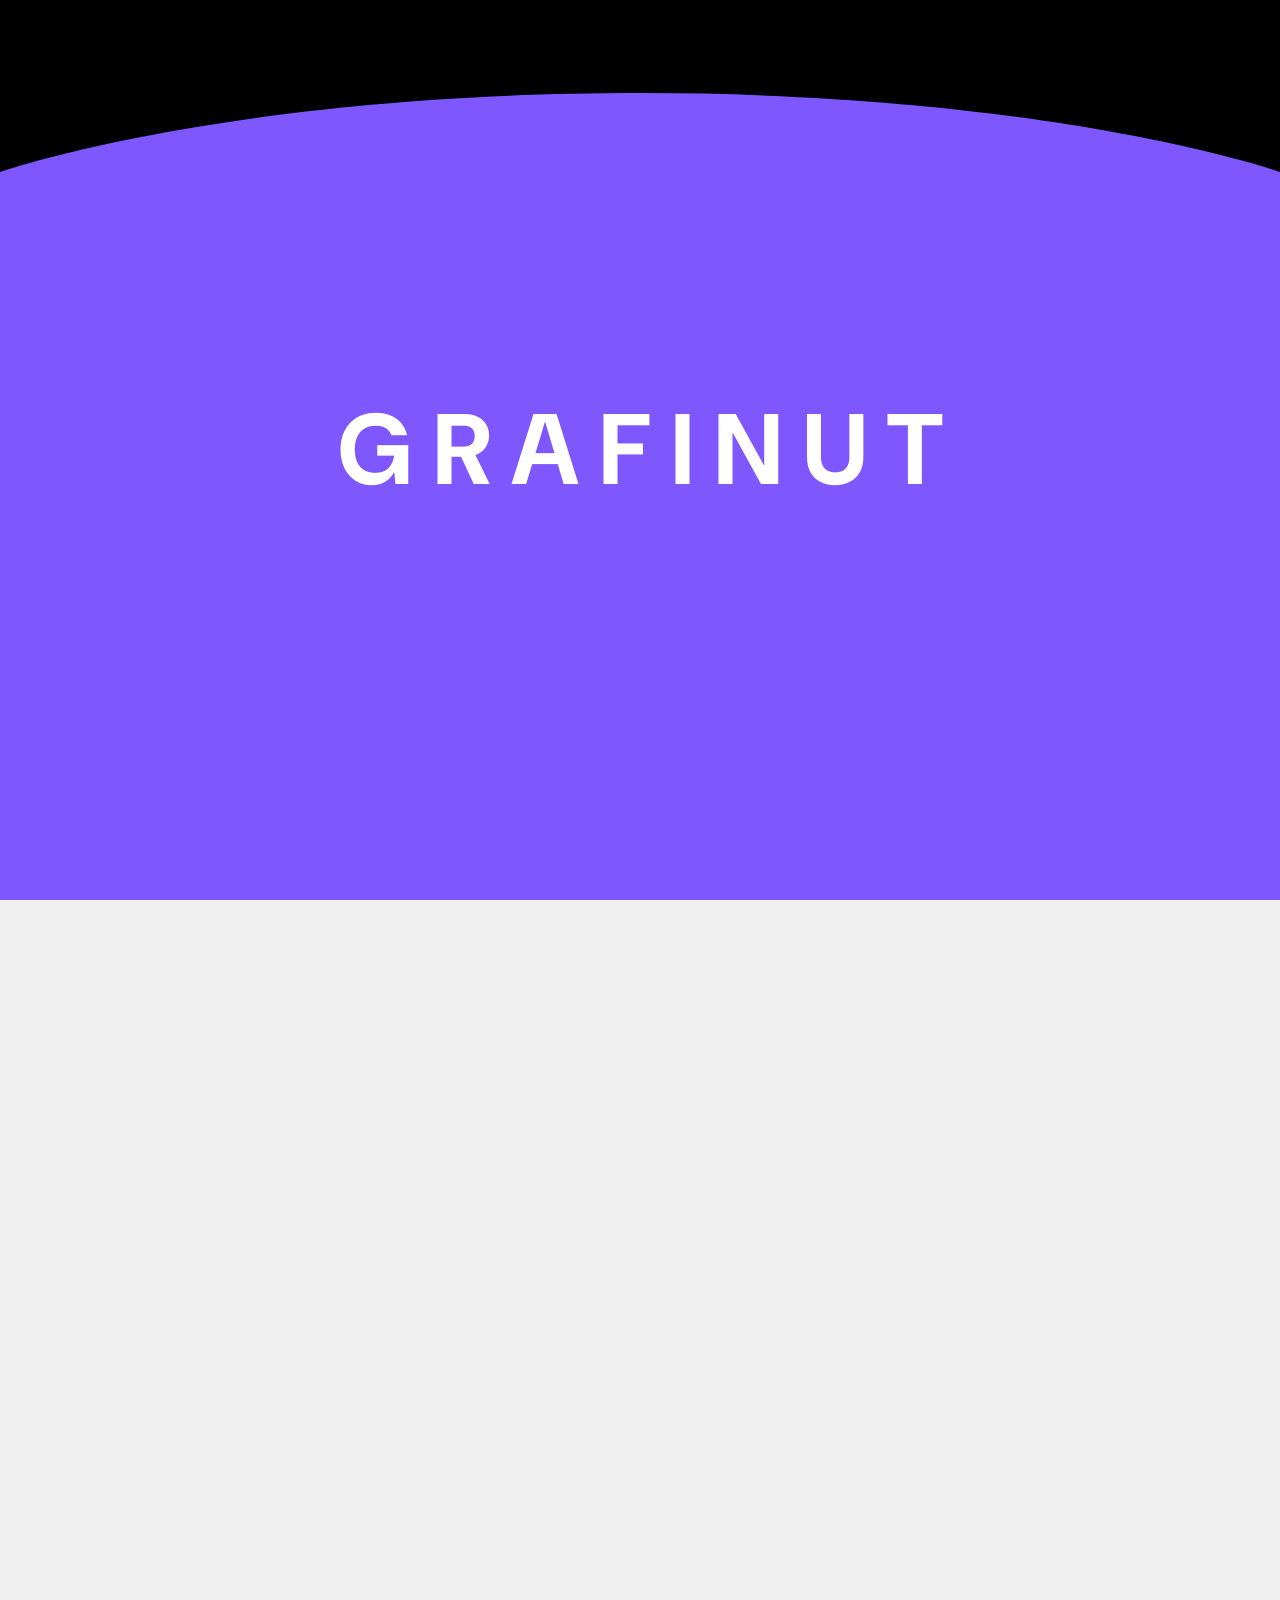
==== about-us.html @ 6349bdd0 "project" ====
<!DOCTYPE html>
<html lang="en" data-theme="business">

<head>
    <meta charset="UTF-8">
    <meta http-equiv="X-UA-Compatible" content="IE=edge">
    <meta name="viewport" content="width=device-width, initial-scale=1.0">
    <meta name="description" content="Atrova HTML Template">

    <title>Grafinut</title>

    <!-- Fav Icon -->
    <link rel="icon" type="image/x-icon" href="assets/imgs/logo/favicon.png">

    <!-- Dependencies CSS Files -->
    <link rel="stylesheet" href="assets/vandor/bootstrap/bootstrap.min.css">
    <link rel="stylesheet" href="assets/vandor/fontawesome/fontawesome-pro.min.css">
    <link rel="stylesheet" href="assets/vandor/swiper/swiper-bundle.min.css">
    <link rel="stylesheet" href="assets/vandor/menu/meanmenu.min.css">
    <link rel="stylesheet" href="assets/vandor/popup/magnific-popup.css">
    <link rel="stylesheet" href="assets/vandor/nice-select/nice-select.css">
    <link rel="stylesheet" href="assets/vandor/animation/aos.css">
    <link rel="stylesheet" href="assets/vandor/odometer/odometer-theme-default.css">

    <!-- Template Main CSS File -->
    <link rel="stylesheet" href="assets/css/style.css">

</head>

<body>

    <div class="loader-wrap">
        <svg viewBox="0 0 1000 1000" preserveAspectRatio="none">
            <path id="svg" d="M0,1005S175,995,500,995s500,5,500,5V0H0Z"></path>
        </svg>

        <div class="loader-wrap-heading">
            <div class="load-text">
                <span>g</span>
                <span>r</span>
                <span>a</span>
                <span>f</span>
                <span>i</span>
                <span>n</span>
                <span>u</span>
                <span>t</span>
            </div>
        </div>
    </div>

    <!-- Sroll to top -->
    <div class="progress-wrap">
        <svg class="progress-circle svg-content" width="100%" height="100%" viewBox="-1 -1 102 102">
            <path d="M50,1 a49,49 0 0,1 0,98 a49,49 0 0,1 0,-98"></path>
        </svg>
    </div>


    <!-- side toggle start -->
    <aside class="fix">
        <div class="side-info">
            <div class="side-info-content">
                <div class="offset-widget offset-header">
                    <div class="offset-logo">
                        <a href="index.html">
                            <img class="show-light" src="assets/imgs/logo/logo-2.svg" alt="site logo">
                        </a>
                    </div>
                    <button id="side-info-close" class="side-info-close">
                        <i class="fas fa-times"></i>
                    </button>
                </div>
                <div class="mobile-menu d-xl-none fix"></div>
                <div class="offset-button">
                    <a href="contact.html" class="rr-btn">
                        <span class="btn-wrap">
                            <span class="text-one">Let's Talk</span>
                            <span class="text-two">Let's Talk</span>
                        </span>
                    </a>
                </div>
                <div class="offset-widget-box">
                    <h2 class="title">Contact US</h2>
                    <div class="contact-meta">
                        <div class="contact-item">
                            <span class="icon"><i class="fa-solid fa-location-dot"></i></span>
                            <span class="text">3891 Ranchview Dr. Richardson</span>
                        </div>
                        <div class="contact-item">
                            <span class="icon"><i class="fa-solid fa-envelope"></i></span>
                            <span class="text"><a href="mailto:hello@verso.com">hello@Grafinut.com</a></span>
                        </div>
                        <div class="contact-item">
                            <span class="icon"><i class="fa-solid fa-phone"></i></span>
                            <span class="text"><a href="tel:505550125">(505) 555-0125</a></span>
                        </div>
                    </div>
                </div>
            </div>
        </div>
    </aside>
    <!-- side toggle end -->




    <div class="has-smooth" id="has_smooth"></div>
    <div id="smooth-wrapper">
        <div id="smooth-content">
            <!-- Header area start -->
            <header class="header-area">
                <div class="container rr-container-1844">
                    <div class="header-main">
                        <div class="header-area__inner">
                            <div class="header__box">
                                <div class="header__logo">
                                    <div class="header__navicon">
                                        <button class="side-toggle"><img src="assets/imgs/header/icon.svg"
                                                alt="image"></button>
                                    </div>
                                    <a href="index.html">
                                        <img src="assets/imgs/logo/logo.svg" class="normal-logo" alt="Site Logo">
                                    </a>
                                </div>
                                <div class="header__deta">
                                    <p>ESTab - 2020</p>
                                </div>
                            </div>
                            <div class="header-wrap">
                                <div class="header__nav">
                                    <nav class="main-menu">
                                        <ul>
                                            <li><a href="index.html">Home</a></li>
                                            <li><a href="about-us.html">About Us</a></li>
                                            <li class="menu-item-has-children ">
                                                <a href="#">Pages</a>
                                                <ul class="dp-menu">
                                                    <li><a href="service.html">Services</a></li>
                                                    <li><a href="careers.html">Careers</a></li>
                                                    <li><a href="privacy.html">Privacy</a></li>
                                                </ul>
                                            </li>
                                            <li class="menu-item-has-children ">
                                                <a href="#">work </a>
                                                <ul class="dp-menu">
                                                    <li><a href="work.html">Work</a></li>
                                                    <li><a href="work-details.html">Work Details</a></li>
                                                </ul>
                                            </li>
                                            <li class="menu-item-has-children ">
                                                <a href="#">Blog</a>
                                                <ul class="dp-menu">
                                                    <li><a href="blog.html">Blog</a></li>
                                                    <li><a href="blog-details.html">Blog Details</a></li>
                                                </ul>
                                            </li>
                                            <li><a href="contact.html">Contact</a></li>
                                        </ul>
                                    </nav>
                                </div>
                                <div class="header__inner">
                                    <div class="header__button">
                                        <a href="contact.html" class="rr-btn">
                                            <span class="btn-wrap">
                                                <span class="text-one">Let’s Talk <i
                                                        class="fas fa-chevron-right"></i></span>
                                                <span class="text-two">Let’s Talk <i
                                                        class="fas fa-chevron-right"></i></span>
                                            </span>
                                        </a>
                                    </div>
                                    <div class="country-list">
                                        <div class="custom-select">
                                            <div class="selected">
                                                <span>Eng</span>
                                                <i class="fa-light fa-angle-down"></i>
                                            </div>
                                            <ul class="dropdown">
                                                <li>
                                                    Eng
                                                </li>
                                                <li>
                                                    Fra
                                                </li>
                                                <li>Esp
                                                </li>
                                            </ul>
                                        </div>
                                    </div>
                                    <div class="header__navicon">
                                        <button class="side-toggle"><img src="assets/imgs/header/icon.svg"
                                                alt="image"></button>
                                    </div>
                                </div>
                            </div>
                        </div>
                    </div>
                </div>
            </header>
            <!-- Header area end -->
            <main>


                <section class="about ">
                    <div class="container rr-container-1844">
                        <div class="about__wrapper">
                            <h2 class="title">Identity Designed to Inspire</h2>
                            <div class="content">
                                <p class="decs">Grafinut is the first and only creative agency for your real
                                    exploration. It’s one private place to save everything you can realize about digital
                                    beautifully design.
                                </p>
                                <p class="decs">As a global creative agency, we understand the importance of staying
                                    ahead of the game. That’s why we partner with some of the world's best talent to
                                    bring fresh ideas
                                </p>
                            </div>
                        </div>
                    </div>
                    <div class="about__thumb-box" data-aos="fade-up" data-aos-duration="600" data-aos-delay="200">
                        <div class="thumb">
                            <img src="assets/imgs/about/about-img-1.jpg" alt="img not found">
                        </div>
                        <div class="thumb">
                            <img src="assets/imgs/about/about-img-2.jpg" alt="img not found">
                        </div>
                        <div class="thumb">
                            <img src="assets/imgs/about/about-img-3.jpg" alt="img not found">
                        </div>
                        <div class="thumb">
                            <img src="assets/imgs/about/about-img-4.jpg" alt="img not found">
                        </div>
                    </div>
                    <div class="container rr-container-1544">
                        <div class="about__inner" data-aos="fade-up" data-aos-duration="600" data-aos-delay="200">
                            <div class="about__content">
                                <p class="decs">Zara and its parent company, Inditex, are having a strong moment.
                                    Growth, momentum, a business finding its next gear. That comes as Zara undergoes a
                                    broader transformation – most visibly in its retail experience. The retail giant’s
                                    new flagship stores in European capitals London and Madrid are undeniably
                                    impressive. Spacious, architectural and carefully curated, they feel more like
                                    galleries or boutique hotels than traditional fashion retail. Alongside
                                    luxury-inspired interiors, they’re equipped with technology designed to make moving
                                    between online and in-store shopping seamless. But they also raise a question: are
                                    they still recognisably Zara?</p>
                                <div class="about__author">
                                    <div class="signature">
                                        <img src="assets/imgs/about/signature.png" alt="img not found">
                                    </div>
                                    <h2 class="name">Tamim Abdullah</h2>
                                    <p class="details">CEO & Founder</p>
                                </div>
                            </div>
                            <div class="about__content">
                                <p class="decs">Zara and its parent company, Inditex, are having a strong moment.
                                    Growth, momentum, a business finding its next gear. That comes as Zara undergoes a
                                    broader transformation – most visibly in its retail experience.</p>
                                <p class="decs">The retail giant’s new flagship stores in European capitals London and
                                    Madrid are undeniably impressive. Spacious, architectural and carefully curated,
                                    they feel more like galleries or boutique hotels than traditional fashion retail.
                                </p>
                                <p class="decs">Alongside luxury-inspired interiors, they’re equipped with technology
                                    designed to make moving between online and in-store shopping seamless. But they also
                                    raise a question: are they still recognisably Zara?</p>
                            </div>
                        </div>
                        <div class="about__wrap" data-aos="fade-up" data-aos-duration="600" data-aos-delay="200">
                            <div class="about__item">
                                <h2 class="title">Discovery </h2>
                                <p class="decs">Our mission is to empower the brands we believe in with tailor-made
                                    approaches that ignite creativity and growth without limits.</p>
                            </div>
                            <div class="about__item">
                                <h2 class="title">Wireframing</h2>
                                <p class="decs">Our mission is to empower the brands we believe in with tailor-made
                                    approaches that ignite creativity and growth without limits.</p>
                            </div>
                            <div class="about__item">
                                <h2 class="title">Design System</h2>
                                <p class="decs">Our mission is to empower the brands we believe in with tailor-made
                                    approaches that ignite creativity and growth without limits.</p>
                            </div>
                            <div class="about__item">
                                <h2 class="title">Validation </h2>
                                <p class="decs">Our mission is to empower the brands we believe in with tailor-made
                                    approaches that ignite creativity and growth without limits.</p>
                            </div>
                        </div>
                    </div>
                </section>

                <div class="brand-section section-space" data-aos="fade-up" data-aos-duration="600"
                    data-aos-delay="200">
                    <div class="container rr-container-1544">
                        <div class="brand-section__wrapper">
                            <p class="decs">Powering 120+ global brands & agencies</p>
                            <div class="brand-section__inner">
                                <div class="brand-section__item">
                                    <a href="#"><img src="assets/imgs/brand/brand-img-1.png" alt="brand"></a>
                                </div>
                                <div class="brand-section__item">
                                    <a href="#"><img src="assets/imgs/brand/brand-img-2.png" alt="brand"></a>
                                </div>
                                <div class="brand-section__item">
                                    <a href="#"><img src="assets/imgs/brand/brand-img-3.png" alt="brand"></a>
                                </div>
                                <div class="brand-section__item">
                                    <a href="#"><img src="assets/imgs/brand/brand-img-4.png" alt="brand"></a>
                                </div>
                                <div class="brand-section__item">
                                    <a href="#"><img src="assets/imgs/brand/brand-img-5.png" alt="brand"></a>
                                </div>
                            </div>
                            <div class="brand-section__inner">
                                <div class="brand-section__item">
                                    <a href="#"><img src="assets/imgs/brand/brand-img-6.png" alt="brand"></a>
                                    <span class="divider"></span>
                                </div>
                                <div class="brand-section__item">
                                    <a href="#"><img src="assets/imgs/brand/brand-img-7.png" alt="brand"></a>
                                    <span class="divider"></span>
                                </div>
                                <div class="brand-section__item">
                                    <a href="#"><img src="assets/imgs/brand/brand-img-8.png" alt="brand"></a>
                                    <span class="divider"></span>
                                </div>
                                <div class="brand-section__item">
                                    <a href="#"><img src="assets/imgs/brand/brand-img-9.png" alt="brand"></a>
                                    <span class="divider"></span>
                                </div>
                                <div class="brand-section__item">
                                    <a href="#"><img src="assets/imgs/brand/brand-img-10.png" alt="brand"></a>
                                </div>
                            </div>
                            <div class="brand-section__inner">
                                <div class="brand-section__item">
                                    <a href="#"><img src="assets/imgs/brand/brand-img-11.png" alt="brand"></a>
                                    <span class="divider"></span>
                                </div>
                                <div class="brand-section__item">
                                    <a href="#"><img src="assets/imgs/brand/brand-img-12.png" alt="brand"></a>
                                    <span class="divider"></span>
                                </div>
                                <div class="brand-section__item">
                                    <a href="#"><img src="assets/imgs/brand/brand-img-13.png" alt="brand"></a>
                                    <span class="divider"></span>
                                </div>
                                <div class="brand-section__item">
                                    <a href="#"><img src="assets/imgs/brand/brand-img-14.png" alt="brand"></a>
                                    <span class="divider"></span>
                                </div>
                                <div class="brand-section__item">
                                    <a href="#"><img src="assets/imgs/brand/brand-img-15.png" alt="brand"></a>
                                </div>
                            </div>
                        </div>
                    </div>
                </div>


                <section class="features " data-aos="fade-up" data-aos-duration="600" data-aos-delay="200">
                    <div class="container rr-container-1844">
                        <div class="features__wrapper">
                            <div class="features__item">
                                <div class="features__icon">
                                    <img src="assets/imgs/icon/features-icon-1.png" alt="icon">
                                </div>
                                <div class="features__content">
                                    <h2 class="title"><a href="service.html">True Partnership & <br> Support</a></h2>
                                    <p class="decs">We work closely with your team to understand your mission, values,
                                        and goals, forming the foundation of your brand identity.</p>
                                </div>
                            </div>
                            <div class="features__item">
                                <div class="features__icon">
                                    <img src="assets/imgs/icon/features-icon-2.png" alt="icon">
                                </div>
                                <div class="features__content">
                                    <h2 class="title"><a href="service.html">Beyond Project <br> Timelines</a></h2>
                                    <p class="decs">We bring extensive experience across various industries, delivering
                                        tailored design solutions that meet specific sector needs.</p>
                                </div>
                            </div>
                            <div class="features__item">
                                <div class="features__icon">
                                    <img src="assets/imgs/icon/features-icon-3.png" alt="icon">
                                </div>
                                <div class="features__content">
                                    <h2 class="title"><a href="service.html">Crafted with Precision <br> & Purpose.</a></h2>
                                    <p class="decs">Our designs are guided by data and user insights, ensuring optimal
                                        usability and impactful user experiences.</p>
                                </div>
                            </div>
                            <div class="features__item">
                                <div class="features__icon">
                                    <img src="assets/imgs/icon/features-icon-4.png" alt="icon">
                                </div>
                                <div class="features__content">
                                    <h2 class="title"><a href="service.html">360° Business <br> Support</a></h2>
                                    <p class="decs">We work closely with you throughout the design journey,
                                        incorporating your feedback to create designs that align with your vision.</p>
                                </div>
                            </div>
                        </div>
                    </div>
                </section>


                <section class="counter section-space" data-aos="fade-up" data-aos-duration="600" data-aos-delay="200">
                    <div class="container rr-container-1544">
                        <div class="counter__wrapper">
                            <div class="counter__wrap">
                                <h2 class="title">A closer look at <br> the numbers.</h2>
                                <p class="text"><svg width="16" height="15" viewBox="0 0 16 15" fill="none"
                                        xmlns="http://www.w3.org/2000/svg">
                                        <rect y="3" width="2" height="12" fill="#7F57FF" />
                                        <rect x="5" y="9" width="2" height="6" fill="#7F57FF" />
                                        <rect x="9" width="2" height="15" fill="#7F57FF" />
                                        <rect x="14" y="6" width="2" height="9" fill="#7F57FF" />
                                    </svg>
                                    Seven years of completed work.</p>
                            </div>
                            <div class="counter__inner">
                                <div class="counter__item">
                                    <h2><span class="odometer" data-count="68">0</span>+</h2>
                                    <p class="decs">Projects Completed</p>
                                </div>
                                <div class="counter__item">
                                    <h2><span class="odometer" data-count="45">0</span>+</h2>
                                    <p class="decs">Brands Partnered</p>
                                </div>
                                <div class="counter__item">
                                    <h2><span class="odometer" data-count="78">0</span>%</h2>
                                    <p class="decs">Clients Who Came Back</p>
                                </div>
                                <div class="counter__item">
                                    <h2><span class="odometer" data-count="24">0</span></h2>
                                    <p class="decs">Industries Worked Across</p>
                                </div>
                                <div class="counter__item">
                                    <h2><span class="odometer" data-count="320">0</span>+</h2>
                                    <p class="decs">Briefs That Changed Direction</p>
                                </div>
                                <div class="counter__item">
                                    <h2><span class="odometer" data-count="8">0</span> <strong>yrs</strong></h2>
                                    <p class="decs">Years Independent</p>
                                </div>
                            </div>
                        </div>
                    </div>
                </section>

                <section class="team  section-space-bottom">
                    <div class="container rr-container-1894">
                        <div class="team__inner">

                            <h2 class="team__title">The minds behind lines, curves, and ideas that build your brand.
                            </h2>

                            <div class="team__grid">

                                <!-- Lane 1 (col 1-3) -->
                                <div class="team__lane">
                                    <div class="team__card" style="--mt: 60.4">
                                        <div class="team__photo"><img src="assets/imgs/team/team-img-1.png" alt="Member name">
                                        </div>
                                        <h3 class="team__name"><a href="#">Rafi Redwan</a></h3>
                                        <p class="team__role">Managing Director</p>
                                    </div>
                                    <div class="team__card" style="--mt: 39.2">
                                        <div class="team__photo"><img src="assets/imgs/team/team-img-8.png" alt="Member name">
                                        </div>
                                        <h3 class="team__name"><a href="#">Hasan Abid</a></h3>
                                        <p class="team__role">Head of Business Development (Thailand)</p>
                                    </div>
                                    <div class="team__card" style="--mt: 41.1">
                                        <div class="team__photo"><img src="assets/imgs/team/team-img-10.png" alt="Member name">
                                        </div>
                                        <h3 class="team__name"><a href="#">Tanvir Hasan</a></h3>
                                        <p class="team__role">SEO & Digital Strategy Manager </p>
                                    </div>
                                </div>

                                <!-- Lane 2 (col 4-6) -->
                                <div class="team__lane">
                                    <div class="team__card" style="--mt: 23.3">
                                        <div class="team__photo"><img src="assets/imgs/team/team-img-2.png" alt="Member name">
                                        </div>
                                        <h3 class="team__name"><a href="#">Tamim Abdullah</a></h3>
                                        <p class="team__role">CEO & Founder</p>
                                    </div>
                                    <div class="team__card" style="--mt: 35.8">
                                        <div class="team__photo"><img src="assets/imgs/team/team-img-6.png" alt="Member name">
                                        </div>
                                        <h3 class="team__name"><a href="#">Esrat Jahan</a></h3>
                                        <p class="team__role">Creative Project Manager</p>
                                    </div>
                                    <div class="team__card" style="--mt: 51.3">
                                        <div class="team__photo"><img src="assets/imgs/team/team-img-11.png" alt="Member name">
                                        </div>
                                        <h3 class="team__name"><a href="#">Touhidul Islam</a></h3>
                                        <p class="team__role">Visual Design Expert</p>
                                    </div>
                                    <div class="team__card" style="--mt: 27.1">
                                        <div class="team__photo"><img src="assets/imgs/team/team-img-14.png" alt="Member name">
                                        </div>
                                        <h3 class="team__name"><a href="#">Mehdee Hasan
                                            </a></h3>
                                        <p class="team__role">Video Production Specialis</p>
                                    </div>
                                </div>

                                <!-- Lane 3 (col 7-9) -->
                                <div class="team__lane">
                                    <div class="team__card" style="--mt: 44.6">
                                        <div class="team__photo"><img src="assets/imgs/team/team-img-3.png" alt="Member name">
                                        </div>
                                        <h3 class="team__name"><a href="#">Dr. Shiful Islam</a></h3>
                                        <p class="team__role">Business Advisor</p>
                                    </div>
                                    <div class="team__card team__card--wide" style="--mt: 30.5">
                                        <div class="team__photo"><img src="assets/imgs/team/team-img-7.png" alt="Member name">
                                        </div>
                                        <h3 class="team__name"><a href="#">Mohammed Bin Abdullah Raiyan</a></h3>
                                        <p class="team__role">Director of Business Development & Strategic Partnerships</p>
                                    </div>
                                    <div class="team__card" style="--mt: 51.2">
                                        <div class="team__photo"><img src="assets/imgs/team/team-img-12.png" alt="Member name">
                                        </div>
                                        <h3 class="team__name"><a href="#">Touhidujjaman Emon</a></h3>
                                        <p class="team__role">Full-Stack Software Engineer</p>
                                    </div>
                                </div>

                                <!-- Lane 4 (col 10-12) -->
                                <div class="team__lane">
                                    <div class="team__card" style="--mt: 1.8">
                                        <div class="team__photo"><img src="assets/imgs/team/team-img-4.png" alt="Member name">
                                        </div>
                                        <h3 class="team__name"><a href="#">Mohammad Alif</a></h3>
                                        <p class="team__role">Product & UI/UX Design Lead</p>
                                    </div>
                                    <div class="team__card" style="--mt: 29">
                                        <div class="team__photo"><img src="assets/imgs/team/team-img-5.png" alt="Member name">
                                        </div>
                                        <h3 class="team__name"><a href="#">M Ariful Islam</a></h3>
                                        <p class="team__role">Business Analytics</p>
                                    </div>
                                    <div class="team__card" style="--mt: 50">
                                        <div class="team__photo"><img src="assets/imgs/team/team-img-9.png" alt="Member name">
                                        </div>
                                        <h3 class="team__name"><a href="#">Arafat Rafi</a></h3>
                                        <p class="team__role">Associate Creative Director </p>
                                    </div>
                                    <div class="team__card" style="--mt: 31.3">
                                        <div class="team__photo"><img src="assets/imgs/team/team-img-13.png" alt="Member name">
                                        </div>
                                        <h3 class="team__name"><a href="#">SM Tanveer</a></h3>
                                        <p class="team__role">Head of Creative Production & Branding</p>
                                    </div>
                                </div>

                            </div>
                        </div>
                    </div>
                </section>

            </main>
            <!-- footer start -->
            <footer class="footer">
                <div class="footer__wrapper">
                    <div class="shape"><img src="assets/imgs/home/footer-bg.png" alt="img"></div>
                    <div class="container rr-container-1844">
                        <a href="contact.html" class="talk-link">
                            Let's Talk
                            <img src="assets/imgs/icon/arrow-icon.png" alt="icon">
                        </a>
                        <div class="footer__widgets">
                            <div class="footer__widget">
                                <div class="footer__logo">
                                    <a href="#"><img src="assets/imgs/logo/logo-white.svg" alt="logo"></a>
                                </div>
                                <p class="desc">Industry accreditation is <br>
                                    mark of credibility professionalism
                                </p>
                                <a class="email" href="mail:hello@grafinut.com">hello@grafinut.com</a>
                            </div>
                            <div class="footer__widget">
                                <h2 class="title">Products</h2>
                                <ul class="footer-links">
                                    <li><a href="contact.html">Modet Ai </a></li>
                                    <li><a href="contact.html">Reski</a></li>
                                    <li><a href="contact.html">Grofund</a></li>
                                    <li><a href="contact.html">Zoon Shaper</a>
                                    </li>
                                </ul>
                            </div>
                            <div class="footer__widget">
                                <h2 class="title">Discover</h2>
                                <ul class="footer-links">
                                    <li><a href="about.html">About Us</a></li>
                                    <li><a href="contact.html">Journal</a></li>
                                    <li><a href="work.html">Work</a></li>
                                    <li><a href="careers.html">Careers</a>
                                    <li><a href="contact.html">Contact Us</a>
                                    <li><a href="contact.html">Legal Hub</a>
                                    <li><a href="service.html">Service</a>
                                    </li>
                                </ul>
                            </div>
                        </div>
                        <div class="footer__socail">
                            <ul>
                                <li><a href="https://www.instagram.com/"><i class="fa-brands fa-instagram"></i></a></li>
                                <li><a href="https://www.twitter.com/"><i class="fa-brands fa-x-twitter"></i></a></li>
                                <li><a href="https://www.linkedin.com/"><i class="fa-brands fa-linkedin-in"></i></a>
                                </li>
                                <li><a href="https://www.behance.com/"><i class="fa-brands fa-behance"></i></a></li>
                                <li><a href="https://www.dribbble.com/"><i class="fa-brands fa-dribbble"></i></a></li>
                                <li><a href="https://www.facebook.com/"><i class="fa-brands fa-facebook-f"></i></a></li>
                            </ul>
                        </div>
                        <div class="footer__office">
                            <div class="office__wrapper">
                                <h2 class="office__title">Office Location</h2>
                                <div class="office__item">
                                    <div class="office__head">
                                        <h3 class="title">Selamat Datang</h3>
                                        <span class="office__time" data-timezone="Asia/Kuala_Lumpur">01:52:57</span>
                                    </div>
                                    <p class="office__city">Kuala Lumpur</p>
                                    <h2 class="office__address">
                                        <a href="#">Neu Suite, Jalan Nipah, Kampung <br>
                                            Berembang, 55000, Kuala Lumpur, Malaysia</a>
                                    </h2>
                                    <a href="tel:+601916449447" class="office__phone">
                                        <i class="fa-solid fa-phone-volume"></i>+60 19-644 9447
                                    </a>
                                </div>
                                <div class="office__item">
                                    <div class="office__head">
                                        <h3 class="title">স্বাগতম</h3>
                                        <span class="office__time" data-timezone="Asia/Kuala_Lumpur">01:52:57</span>
                                    </div>
                                    <p class="office__city">Kuala Lumpur</p>
                                    <h2 class="office__address">
                                        <a href="#">Floor 3rd, Apartment 154, <br> Road C1, 1430 Dhaka, Bangladesh</a>
                                    </h2>
                                    <a href="tel:+601916449447" class="office__phone">
                                        <i class="fa-solid fa-phone-volume"></i>+880 1750-520142
                                    </a>
                                </div>
                                <div class="office__item">
                                    <div class="office__head">
                                        <h3 class="title">สวัสดีครับี</h3>
                                        <span class="office__time" data-timezone="Asia/Kuala_Lumpur">01:52:57</span>
                                    </div>
                                    <p class="office__city">Trang</p>
                                    <h2 class="office__address">
                                        <a href="#">71, V7, Nai Khuan, <br> Yan Ta Khao-92140, Trang, Thailand</a>
                                    </h2>
                                    <a href="tel:+601916449447" class="office__phone">
                                        <i class="fa-solid fa-phone-volume"></i>+66 94 545 8855
                                    </a>
                                </div>
                            </div>
                        </div>
                        <div class="footer__bottom">
                            <h2 class="footer__url">https://Grafinut.Com</h2>
                            <p class="footer__copy-right">© 2025 Grafinut. All rights reserved.</p>
                        </div>
                    </div>
                </div>
            </footer>
            <!-- footer end -->
        </div>

    </div>


    <!-- Dependencies JS Files -->
    <script src="assets/vandor/jquery/jquery.js"></script>
    <script src="assets/vandor/bootstrap/bootstrap.bundle.min.js"></script>
    <script src="assets/vandor/popup/jquery.magnific-popup.min.js"></script>
    <script src="assets/vandor/swiper/swiper-bundle.min.js"></script>
    <script src="assets/vandor/gsap/gsap.min.js"></script>
    <script src="assets/vandor/gsap/ScrollSmoother.min.js"></script>
    <script src="assets/vandor/gsap/ScrollTrigger.min.js"></script>
    <script src="assets/vandor/gsap/SplitText.min.js"></script>
    <script src="assets/vandor/gsap/SplitType.js"></script>
    <script src="assets/vandor/gsap/customEase.js"></script>
    <script src="assets/vandor/menu/jquery.meanmenu.min.js"></script>
    <script src="assets/vandor/backtop/backToTop.js"></script>
    <script src="assets/vandor/nice-select/nice-select.js"></script>
    <script src="assets/vandor/odometer/odometer.min.js"></script>
    <script src="assets/vandor/odometer/waypoints.min.js"></script>
    <script src="assets/vandor/magnific/magnific-popup.min.js"></script>
    <script src="assets/vandor/animation/aos.js"></script>
    <script src="assets/js/meanmenu.js"></script>
    <script src="assets/js/isotope-docs.min.js"></script>
    <!-- Template Main JS File -->
    <script src="assets/vandor/common-js/common.js"></script>
    <script src="assets/js/main.js"></script>

</body>

</html>
---- assets/vandor/nice-select/nice-select.css ----
.nice-select {
	-webkit-tap-highlight-color: transparent;
	background-color: #fff;
	border-radius: 5px;
	border: solid 1px #e8e8e8;
	box-sizing: border-box;
	clear: both;
	cursor: pointer;
	display: block;
	float: left;
	font-family: inherit;
	font-size: 14px;
	font-weight: normal;
	height: 42px;
	line-height: 40px;
	outline: none;
	padding-left: 18px;
	padding-right: 30px;
	position: relative;
	text-align: left !important;
	-webkit-transition: all 0.2s ease-in-out;
	transition: all 0.2s ease-in-out;
	-webkit-user-select: none;
	-moz-user-select: none;
	-ms-user-select: none;
	user-select: none;
	white-space: nowrap;
	width: auto;
}

.nice-select:hover {
	border-color: #dbdbdb;
}

.nice-select:active,
.nice-select.open,
.nice-select:focus {
	border-color: #999;
}

.nice-select:after {
	border-bottom: 2px solid #999;
	border-right: 2px solid #999;
	content: '';
	display: block;
	height: 5px;
	margin-top: -4px;
	pointer-events: none;
	position: absolute;
	right: 12px;
	top: 50%;
	-webkit-transform-origin: 66% 66%;
	-ms-transform-origin: 66% 66%;
	transform-origin: 66% 66%;
	-webkit-transform: rotate(45deg);
	-ms-transform: rotate(45deg);
	transform: rotate(45deg);
	-webkit-transition: all 0.15s ease-in-out;
	transition: all 0.15s ease-in-out;
	width: 5px;
}

.nice-select.open:after {
	-webkit-transform: rotate(-135deg);
	-ms-transform: rotate(-135deg);
	transform: rotate(-135deg);
}

.nice-select.open .list {
	opacity: 1;
	pointer-events: auto;
	-webkit-transform: scale(1) translateY(0);
	-ms-transform: scale(1) translateY(0);
	transform: scale(1) translateY(0);
}

.nice-select.disabled {
	border-color: #ededed;
	color: #999;
	pointer-events: none;
}

.nice-select.disabled:after {
	border-color: #cccccc;
}

.nice-select.wide {
	width: 100%;
}

.nice-select.wide .list {
	left: 0 !important;
	right: 0 !important;
}

.nice-select.right {
	float: right;
}

.nice-select.right .list {
	left: auto;
	right: 0;
}

.nice-select.small {
	font-size: 12px;
	height: 36px;
	line-height: 34px;
}

.nice-select.small:after {
	height: 4px;
	width: 4px;
}

.nice-select.small .option {
	line-height: 34px;
	min-height: 34px;
}

.nice-select .list {
	background-color: #fff;
	border-radius: 5px;
	box-shadow: 0 0 0 1px rgba(68, 68, 68, 0.11);
	box-sizing: border-box;
	margin-top: 4px;
	opacity: 0;
	overflow: hidden;
	padding: 0;
	pointer-events: none;
	position: absolute;
	top: 100%;
	left: 0;
	-webkit-transform-origin: 50% 0;
	-ms-transform-origin: 50% 0;
	transform-origin: 50% 0;
	-webkit-transform: scale(0.75) translateY(-21px);
	-ms-transform: scale(0.75) translateY(-21px);
	transform: scale(0.75) translateY(-21px);
	-webkit-transition: all 0.2s cubic-bezier(0.5, 0, 0, 1.25), opacity 0.15s ease-out;
	transition: all 0.2s cubic-bezier(0.5, 0, 0, 1.25), opacity 0.15s ease-out;
	z-index: 9;
}


.nice-select .option {
	cursor: pointer;
	font-weight: 400;
	line-height: 40px;
	list-style: none;
	min-height: 40px;
	outline: none;
	padding-left: 18px;
	padding-right: 29px;
	text-align: left;
	-webkit-transition: all 0.2s;
	transition: all 0.2s;
	position: relative;
	z-index: 99;
}



.nice-select .option.selected {
	font-weight: bold;
}

.nice-select .option.disabled {
	background-color: transparent;
	color: #999;
	cursor: default;
}

.no-csspointerevents .nice-select .list {
	display: none;
}

.no-csspointerevents .nice-select.open .list {
	display: block;
}
---- assets/vandor/odometer/odometer-theme-default.css ----
.odometer.odometer-auto-theme, .odometer.odometer-theme-default {
  display: inline-block;
  vertical-align: middle;
  *vertical-align: auto;
  *zoom: 1;
  *display: inline;
  position: relative;
}
.odometer.odometer-auto-theme .odometer-digit, .odometer.odometer-theme-default .odometer-digit {
  display: inline-block;
  vertical-align: middle;
  *vertical-align: auto;
  *zoom: 1;
  *display: inline;
  position: relative;
}
.odometer.odometer-auto-theme .odometer-digit .odometer-digit-spacer, .odometer.odometer-theme-default .odometer-digit .odometer-digit-spacer {
  display: inline-block;
  vertical-align: middle;
  *vertical-align: auto;
  *zoom: 1;
  *display: inline;
  visibility: hidden;
}
.odometer.odometer-auto-theme .odometer-digit .odometer-digit-inner, .odometer.odometer-theme-default .odometer-digit .odometer-digit-inner {
  text-align: left;
  display: block;
  position: absolute;
  top: 0;
  left: 0;
  right: 0;
  bottom: 0;
  overflow: hidden;
}
.odometer.odometer-auto-theme .odometer-digit .odometer-ribbon, .odometer.odometer-theme-default .odometer-digit .odometer-ribbon {
  display: block;
}
.odometer.odometer-auto-theme .odometer-digit .odometer-ribbon-inner, .odometer.odometer-theme-default .odometer-digit .odometer-ribbon-inner {
  display: block;
  -webkit-backface-visibility: hidden;
}
.odometer.odometer-auto-theme .odometer-digit .odometer-value, .odometer.odometer-theme-default .odometer-digit .odometer-value {
  display: block;
  -webkit-transform: translateZ(0);
}
.odometer.odometer-auto-theme .odometer-digit .odometer-value.odometer-last-value, .odometer.odometer-theme-default .odometer-digit .odometer-value.odometer-last-value {
  position: absolute;
}
.odometer.odometer-auto-theme.odometer-animating-up .odometer-ribbon-inner, .odometer.odometer-theme-default.odometer-animating-up .odometer-ribbon-inner {
  -webkit-transition: -webkit-transform 2s;
  -moz-transition: -moz-transform 2s;
  -ms-transition: -ms-transform 2s;
  -o-transition: -o-transform 2s;
  transition: transform 2s;
}
.odometer.odometer-auto-theme.odometer-animating-up.odometer-animating .odometer-ribbon-inner, .odometer.odometer-theme-default.odometer-animating-up.odometer-animating .odometer-ribbon-inner {
  -webkit-transform: translateY(-100%);
  -moz-transform: translateY(-100%);
  -ms-transform: translateY(-100%);
  -o-transform: translateY(-100%);
  transform: translateY(-100%);
}
.odometer.odometer-auto-theme.odometer-animating-down .odometer-ribbon-inner, .odometer.odometer-theme-default.odometer-animating-down .odometer-ribbon-inner {
  -webkit-transform: translateY(-100%);
  -moz-transform: translateY(-100%);
  -ms-transform: translateY(-100%);
  -o-transform: translateY(-100%);
  transform: translateY(-100%);
}
.odometer.odometer-auto-theme.odometer-animating-down.odometer-animating .odometer-ribbon-inner, .odometer.odometer-theme-default.odometer-animating-down.odometer-animating .odometer-ribbon-inner {
  -webkit-transition: -webkit-transform 2s;
  -moz-transition: -moz-transform 2s;
  -ms-transition: -ms-transform 2s;
  -o-transition: -o-transform 2s;
  transition: transform 2s;
  -webkit-transform: translateY(0);
  -moz-transform: translateY(0);
  -ms-transform: translateY(0);
  -o-transform: translateY(0);
  transform: translateY(0);
}

.odometer.odometer-auto-theme, .odometer.odometer-theme-default {
  font-family: "Helvetica Neue", sans-serif;
  line-height: 1.1em;
}
.odometer.odometer-auto-theme .odometer-value, .odometer.odometer-theme-default .odometer-value {
  text-align: center;
}
---- assets/css/style.css ----
/*-----------------------------------------------------------------------------------

  Theme Name: Atrova - Multi-Purpose HTML Template
  Author: 
  Support: 
  Description: 
  Version: 1.0

-----------------------------------------------------------------------------------

/************ TABLE OF CONTENTS ***************
/* variable css */
/*Variable CSS
/*Typography CSS
/*About Us


/* === Colors variable scss (index 01) === */
@import url("https://fonts.googleapis.com/css2?family=Bai+Jamjuree:ital,wght@0,200;0,300;0,400;0,500;0,600;0,700;1,200;1,300;1,400;1,500;1,600;1,700&family=DM+Sans:ital,opsz,wght@0,9..40,100..1000;1,9..40,100..1000&family=TASA+Orbiter:wght@400..800&display=swap");
:root {
  --primary: #111111;
  --body_text: #999999;
  --black: #000000;
  --white: #FFFFFF;
  --theme: #7F57FF;
}

/* === Responsive variable scss (index 02) === */
/* === For Box Layout scss (index 03) === */
/* === Responsive container scss (index 04) === */
/* === heading scss (index 01) === */
/* === dark scss (index 01) === */
/* === bg primary  scss (index 01) === */
/* === Transition multiple scss (index 01) === */
/* === Transform scss (index 01) === */
/* === Flexbox scss (index 01) === */
/* === Font Family scss (index 01) === */
/* === Font Variable scss (index 03) === */
:root {
  --font_tasa-orbiter: "TASA Orbiter", sans-serif;
  --font_bai-jamjuree: "Bai Jamjuree", sans-serif;
  --font_dm-sans: "DM Sans", sans-serif;
  --font_awesome: "Font Awesome 6 Pro";
}

/* === Defalut Style scss (index 03) === */
* {
  margin: 0;
  padding: 0;
}

body {
  line-height: 1;
  font-size: 16px;
  font-weight: 500;
  line-height: 20px;
  color: var(--body_text);
  font-family: var(--font_dm-sans);
  background: #F0F0F0;
}

html {
  scroll-behavior: smooth;
}

h1,
h2,
h3,
h4,
h5,
h6 {
  padding: 0;
  margin: 0;
  color: var(--primary);
  line-height: 1.22;
  font-weight: 500;
  font-family: var(--font_tasa-orbiter);
}

ul,
ol {
  padding: 0;
  margin: 0;
}

a {
  text-decoration: none;
  transition: all 0.3s;
  color: inherit;
}
a:hover {
  color: var(--theme);
}

button {
  background-color: transparent;
  border: 0;
}

p {
  padding: 0;
  margin: 0;
}

strong {
  font-weight: 500;
}

video,
iframe,
img {
  margin: 0;
  padding: 0;
}

img {
  max-width: 100%;
}

/* === Gutter scss (index 03) === */
@media only screen and (max-width: 767px) {
  .g-0 {
    padding-right: 15px;
    padding-left: 15px;
  }
  .row.g-0 {
    padding-right: 0;
    padding-left: 0;
  }
  br {
    display: none;
  }
}
main {
  width: 100%;
}

h1 {
  font-size: 48px;
}

h2 {
  font-size: 36px;
}

h3 {
  font-size: 32px;
}

h4 {
  font-size: 24px;
}

h5 {
  font-size: 20px;
}

h6 {
  font-size: 18px;
}

/* === Scrollbar scss (index 01) === */
::-webkit-scrollbar {
  width: 5px;
}

::-webkit-scrollbar-track {
  background: #d6d6d6;
}

::-webkit-scrollbar-thumb {
  background: #888;
}

::-webkit-scrollbar-thumb:hover {
  background: #555;
}

/* === positioning scss (index 02) === */
.rr-pos-rel {
  position: relative;
}

.rr-pos-abs {
  position: absolute;
}

.rr-ov-hidden {
  overflow: hidden;
}

/* === Container scss (index 03) === */
.rr-container-1650 {
  max-width: 1650px;
}

.rr-container-1710 {
  max-width: 1710px;
}

.rr-container-1920 {
  max-width: 1910px;
}

.rr-container-1320 {
  max-width: 1290px;
}

/* === Background scss (index 04) === */
.rr-bg-primary {
  background-color: var(--primary);
}

/* === Parallax view scss (index 05) === */
.parallax-view {
  overflow: hidden;
}

.go-down {
  width: 28px;
  height: 28px;
  background-color: var(--primary);
  color: var(--white);
  display: flex;
  align-items: center;
  justify-content: center;
  font-size: 12px;
  border-radius: 50%;
}
.dark .go-down {
  color: var(--black);
}

/* === Section title scss (index 06) === */
.section-title {
  font-size: 90px;
  /* Specific font family and weight */
}
@media only screen and (max-width: 1919px) {
  .section-title {
    font-size: 70px;
  }
}
@media only screen and (max-width: 1399px) {
  .section-title {
    font-size: 60px;
  }
}
@media only screen and (max-width: 1199px) {
  .section-title {
    font-size: 50px;
  }
}
@media only screen and (max-width: 991px) {
  .section-title {
    font-size: 40px;
  }
}
@media only screen and (max-width: 767px) {
  .section-title {
    font-size: 35px;
  }
}
.section-title.font-bdogrotesk-regular {
  font-family: var(--font_bdogrotesk);
  font-weight: 400;
  line-height: 0.94;
  letter-spacing: -0.05em;
}
.section-title.font-bdogrotesk-regular-50 {
  font-family: var(--font_bdogrotesk);
  font-weight: 400;
  line-height: 1;
  letter-spacing: -0.05em;
}
@media (min-width: 1200px) {
  .section-title.font-bdogrotesk-regular-50 {
    font-size: 50px;
  }
}
.section-title.font-astronebula-light {
  font-family: var(--font_astronebula);
  font-weight: 300;
  line-height: 0.83;
  letter-spacing: -0.02em;
}
@media only screen and (max-width: 1199px) {
  .section-title.font-astronebula-light {
    line-height: 0.93;
  }
}

/* === Section spacing  scss (index 07) === */
.section-spacing-bottom {
  padding-bottom: 100px;
}
@media only screen and (max-width: 1919px) {
  .section-spacing-bottom {
    padding-bottom: 90px;
  }
}
@media only screen and (max-width: 1399px) {
  .section-spacing-bottom {
    padding-bottom: 80px;
  }
}
@media only screen and (max-width: 1199px) {
  .section-spacing-bottom {
    padding-bottom: 60px;
  }
}

/* === ontainer styling with full HD support  scss (index 08) === */
@media (min-width: 1600px) {
  .container.full-hd {
    max-width: 1920px;
    margin-left: auto;
    margin-right: auto;
    padding-left: 0;
    padding-right: 0;
  }
}

/* ===Inverted scss (index 09) === */
.text-invert > div {
  background-image: linear-gradient(to right, var(--primary) 50%, #CDC9C6 51%);
  background-size: 200% 100%;
  background-position-x: 100%;
  color: transparent;
  background-clip: text;
  -webkit-background-clip: text;
}

/* ===Side info and offcanvas scss (index 10) === */
.offcanvas-overlay {
  position: fixed;
  height: 100%;
  width: 100%;
  background: #000;
  z-index: 900;
  top: 0;
  right: 0;
  opacity: 0;
  visibility: hidden;
  transition: all 0.5s;
}
.offcanvas-overlay-3 {
  background: #F1F1F1;
}

.offcanvas-overlay.overlay-open {
  opacity: 0.5;
  visibility: visible;
}
.offcanvas-overlay.overlay-open-3 {
  opacity: 1;
  visibility: visible;
}

.side-info-close {
  font-size: 20px;
  padding: 0;
  transition: all 0.3s linear;
  background-color: transparent;
  color: var(--black);
  width: 40px;
  height: 40px;
  border: 1px solid var(--black);
  border-radius: 50%;
  line-height: 38px;
}
.dark .side-info-close {
  border-color: var(--white);
  color: var(--white);
}
.side-info-close:hover {
  transform: rotate(90deg);
}

.side-info {
  background: var(--white) none repeat scroll 0 0;
  padding: 40px 45px;
  position: fixed;
  right: 0;
  top: 0;
  width: 500px;
  height: 100%;
  transform: translateX(calc(100% + 80px));
  transition: transform 0.45s ease-in-out, opacity 0.45s ease-in-out;
  z-index: 9999;
  overflow-y: scroll;
  overscroll-behavior-y: contain;
  scrollbar-width: none;
}
.dark .side-info {
  background-color: #1F1F1F;
}
@media only screen and (max-width: 1199px) {
  .side-info {
    width: 460px;
  }
}
@media (max-width: 575px) {
  .side-info {
    width: 280px;
    padding: 30px 20px;
  }
}
.side-info ::-webkit-scrollbar {
  display: none;
  /* Hide scrollbar */
}
.side-info.info-open {
  opacity: 1;
  transform: translateX(0);
  /* Show side info */
}

/* === Offset header scss (index 11) === */
.offset-header {
  display: flex;
  justify-content: space-between;
  align-items: center;
}
@media (max-width: 575px) {
  .offset-logo {
    width: 150px;
  }
}
.offset-logo img {
  width: 100%;
}
.offset-button {
  margin-top: 40px;
}
@media (min-width: 576px) {
  .offset-button {
    display: none;
  }
}

/* === Offset widget box scss (index 12) === */
.offset-widget-box {
  margin-top: 40px;
}
.offset-widget-box .title {
  font-size: 24px;
  line-height: 1.33;
  margin-bottom: 15px;
}
@media only screen and (max-width: 1919px) {
  .offset-widget-box .title {
    margin-bottom: 22px;
  }
}
.offset-widget-box .contact-meta > *:not(:first-child) {
  margin-top: 16px;
}
.offset-widget-box .contact-item {
  display: flex;
  align-items: center;
  gap: 14px;
}
.offset-widget-box .contact-item span {
  color: var(--primary);
  font-weight: 500;
}
.offset-widget-box .contact-item span a:hover {
  color: var(--secondary);
}
.offset-widget-box .contact-item .icon {
  width: 40px;
  min-width: 40px;
  height: 40px;
  display: inline-flex;
  border: 1px solid var(--primary);
  justify-content: center;
  align-items: center;
  border-radius: 50%;
  color: var(--primary);
}

/* ===Mobile menu customization scss (index 13) === */
.mobile-menu {
  margin-top: 40px;
}
.mobile-menu.mean-container .mean-nav > ul {
  padding: 0;
  margin: 0;
  width: 100%;
  list-style-type: none;
  display: block !important;
}
.mobile-menu.mean-container .mean-nav > ul > li:last-child > a {
  border-bottom: 1px solid var(--border);
}
.mobile-menu.mean-container .mean-nav {
  background: none;
  margin-top: 0;
}
.mobile-menu.mean-container .mean-nav .new {
  font-size: 10px;
  font-weight: 600;
  background: #FFA38E;
  color: #999999;
  padding: 3px 7px;
  line-height: 1;
  display: flex;
  align-items: center;
  border-radius: 2px;
}
.mobile-menu.mean-container .mean-nav ul li a {
  width: 100%;
  padding: 15px 0;
  padding-inline-start: 0px;
  font-weight: 500;
  font-size: 18px;
  line-height: 1;
  color: var(--primary);
  text-transform: capitalize;
  border-top: 1px solid var(--border);
  display: flex;
  gap: 8px;
  justify-content: flex-start;
  align-items: center;
  outline: none;
  transform: translateY(var(--y)) translateZ(0);
  transition: transform 0.4s ease, box-shadow 0.4s ease;
  box-sizing: border-box;
  opacity: 1;
}
.dark .mobile-menu.mean-container .mean-nav ul li a {
  border-top: 1px solid rgba(255, 255, 255, 0.1);
}
@media only screen and (max-width: 767px) {
  .mobile-menu.mean-container .mean-nav ul li a {
    font-size: 20px;
  }
}
.mobile-menu.mean-container .mean-nav ul li a:hover {
  color: var(--primary);
}
.mobile-menu.mean-container .mean-nav ul li a.mean-expand {
  width: 100%;
  height: 48px;
  justify-content: end;
  font-weight: 300;
  border: none !important;
  background-color: transparent;
}
@media only screen and (max-width: 767px) {
  .mobile-menu.mean-container .mean-nav ul li a.mean-expand {
    height: 50px;
  }
}
.mobile-menu.mean-container .mean-nav ul li a.mean-expand:hover {
  background: rgba(255, 255, 255, 0.1);
  opacity: 1;
}
.mobile-menu.mean-container .mean-nav ul li li:first-child {
  border-top: 1px solid var(--border);
}
.dark .mobile-menu.mean-container .mean-nav ul li li:first-child {
  border-top: 1px solid rgba(255, 255, 255, 0.1);
}
.mobile-menu.mean-container .mean-nav ul li li a {
  font-size: 16px;
  text-transform: capitalize;
  border-top: none !important;
  padding: 12px 0;
  padding-inline-start: 15px;
}
.mobile-menu.mean-container .mean-nav ul li li a.mean-expand {
  height: 58px;
}
@media only screen and (max-width: 991px) {
  .mobile-menu.mean-container .mean-nav ul li li a.mean-expand {
    height: 25px;
  }
}
@media only screen and (max-width: 767px) {
  .mobile-menu.mean-container .mean-nav ul li li a.mean-expand {
    height: 22px;
  }
}
.mobile-menu.mean-container .mean-nav ul li li li:last-child {
  border-bottom: 1px solid var(--border);
}
.mobile-menu.mean-container .mean-nav ul li li li a {
  padding-left: 40px;
}
.mobile-menu.mean-container .mean-bar {
  padding-bottom: 30px;
  background: none;
  max-height: auto;
  overflow-y: scroll;
}
.mobile-menu.mean-container .mean-bar::-webkit-scrollbar {
  width: 0;
}
.mobile-menu.mean-container a.meanmenu-reveal {
  display: none !important;
}

/* === Sticky header scss (index 14) === */
.header-sticky {
  transition: all 0.5s;
}

.transformed {
  position: fixed !important;
  top: 0;
  left: 0;
  right: 0;
  width: 100%;
  z-index: 800;
  transform: translateY(-100%);
}
.transformed .header-area__inner {
  height: 80px;
}

.sticky {
  position: fixed !important;
  top: 0;
  left: 0;
  right: 0;
  width: 100%;
  z-index: 800;
  background-color: #FFFFFF;
  transform: translateY(0%);
}

/* === inverted text scss (index 15) === */
.text-invert > div {
  background-image: linear-gradient(to right, #fff 50%, rgba(255, 255, 255, 0.4) 50%);
  background-size: 200% 100%;
  background-position-x: 100%;
  color: transparent;
  background-clip: text;
  -webkit-background-clip: text;
}

/* === rr--hover-img canvas (Home) === */
.rr--hover-img canvas {
  position: absolute;
  top: 0;
  left: 0;
  right: 0;
  bottom: 0;
}

/* Light mode background */
.switcher-button {
  position: fixed;
  top: 50%;
  right: 20px;
  transform: translateY(-50%);
  width: 60px;
  height: 60px;
  cursor: pointer;
  border-radius: 30px;
  display: flex;
  align-items: center;
  justify-content: center;
  box-shadow: 0 5px 15px rgba(0, 0, 0, 0.2);
  transition: background 0.4s ease;
  z-index: 100;
  border: 1px solid var(--border);
  overflow: hidden;
}

.switcher-button.light-mode {
  background: #fff;
}

.switcher-button.dark-mode {
  background: #000;
}

.switcher-button-inner {
  position: relative;
  width: 100%;
  height: 100%;
}
.switcher-button-inner i {
  position: absolute;
  left: 50%;
  top: 50%;
  transform: translate(-50%, -50%);
  font-size: 20px;
  transition: transform 0.4s ease, opacity 0.4s ease;
}
.switcher-button-inner i.icon-light {
  color: var(--primary);
}
.switcher-button-inner i.icon-dark {
  transform: translate(-50%, 100%);
  opacity: 0;
  color: var(--white);
}

body.dark .switcher-button-inner i.icon-light {
  transform: translate(-50%, 100%);
  opacity: 0;
}
body.dark .switcher-button-inner i.icon-dark {
  transform: translate(-50%, -50%);
  opacity: 1;
}

.mb-0 {
  margin-bottom: 0;
}

.mt-5 {
  margin-top: 5px;
}

.mt-10 {
  margin-top: 10px;
}

.mt-15 {
  margin-top: 15px;
}

.mt-20 {
  margin-top: 20px;
}

.mt-25 {
  margin-top: 25px;
}

.mt-30 {
  margin-top: 30px;
}

.mt-35 {
  margin-top: 35px;
}

.mt-40 {
  margin-top: 40px;
}

.mt-45 {
  margin-top: 45px;
}

.mt-50 {
  margin-top: 50px;
}

.mt-55 {
  margin-top: 55px;
}

.mt-60 {
  margin-top: 60px;
}

.mt-65 {
  margin-top: 65px;
}

.mt-70 {
  margin-top: 70px;
}

.mt-75 {
  margin-top: 75px;
}

.mt-80 {
  margin-top: 80px;
}

.mt-85 {
  margin-top: 85px;
}

.mt-90 {
  margin-top: 90px;
}

.mt-95 {
  margin-top: 95px;
}

.mt-100 {
  margin-top: 100px;
}

.mb-5 {
  margin-bottom: 5px;
}

.mb-10 {
  margin-bottom: 10px;
}

.mb-15 {
  margin-bottom: 15px;
}

.mb-20 {
  margin-bottom: 20px;
}

.mb-25 {
  margin-bottom: 25px;
}

.mb-30 {
  margin-bottom: 30px;
}

.mb-35 {
  margin-bottom: 35px;
}

.mb-40 {
  margin-bottom: 40px;
}

.mb-45 {
  margin-bottom: 45px;
}

.mb-50 {
  margin-bottom: 50px;
}

.mb-55 {
  margin-bottom: 55px;
}

.mb-60 {
  margin-bottom: 60px;
}

.mb-65 {
  margin-bottom: 65px;
}

.mb-70 {
  margin-bottom: 70px;
}

.mb-75 {
  margin-bottom: 75px;
}

.mb-80 {
  margin-bottom: 80px;
}

.mb-85 {
  margin-bottom: 85px;
}

.mb-90 {
  margin-bottom: 90px;
}

.mb-95 {
  margin-bottom: 95px;
}

.mb-100 {
  margin-bottom: 100px;
}

.ml-5 {
  margin-left: 5px;
}

.ml-10 {
  margin-left: 10px;
}

.ml-15 {
  margin-left: 15px;
}

.ml-20 {
  margin-left: 20px;
}

.ml-25 {
  margin-left: 25px;
}

.ml-30 {
  margin-left: 30px;
}

.ml-35 {
  margin-left: 35px;
}

.ml-40 {
  margin-left: 40px;
}

.ml-45 {
  margin-left: 45px;
}

.ml-50 {
  margin-left: 50px;
}

.ml-55 {
  margin-left: 55px;
}

.ml-60 {
  margin-left: 60px;
}

.ml-65 {
  margin-left: 65px;
}

.ml-70 {
  margin-left: 70px;
}

.ml-75 {
  margin-left: 75px;
}

.ml-80 {
  margin-left: 80px;
}

.ml-85 {
  margin-left: 85px;
}

.ml-90 {
  margin-left: 90px;
}

.ml-95 {
  margin-left: 95px;
}

.ml-100 {
  margin-left: 100px;
}

.mr-5 {
  margin-right: 5px;
}

.mr-10 {
  margin-right: 10px;
}

.mr-15 {
  margin-right: 15px;
}

.mr-20 {
  margin-right: 20px;
}

.mr-25 {
  margin-right: 25px;
}

.mr-30 {
  margin-right: 30px;
}

.mr-35 {
  margin-right: 35px;
}

.mr-40 {
  margin-right: 40px;
}

.mr-45 {
  margin-right: 45px;
}

.mr-50 {
  margin-right: 50px;
}

.mr-55 {
  margin-right: 55px;
}

.mr-60 {
  margin-right: 60px;
}

.mr-65 {
  margin-right: 65px;
}

.mr-70 {
  margin-right: 70px;
}

.mr-75 {
  margin-right: 75px;
}

.mr-80 {
  margin-right: 80px;
}

.mr-85 {
  margin-right: 85px;
}

.mr-90 {
  margin-right: 90px;
}

.mr-95 {
  margin-right: 95px;
}

.mr-100 {
  margin-right: 100px;
}

/* === font-family scss (index 03) === */
.font-sans {
  font-family: var(--font_sans);
}

/* === color scss (index 03) === */
.primary {
  color: var(--primary);
}

.secondary {
  color: var(--secondary);
}

.black {
  color: var(--black);
}

/* === font-weight scss (index 03) === */
.fw-400 {
  font-weight: 400;
}
.fw-500 {
  font-weight: 500;
}
.fw-600 {
  font-weight: 600;
}
.fw-700 {
  font-weight: 700;
}

.mb-24 {
  margin-bottom: 24px;
}

/* === container scss (index 03) === */
.rr-container-1250 {
  max-width: 1250px;
}

.rr-container-1244 {
  max-width: 1244px;
}

.rr-container-1544 {
  max-width: 1544px;
}

.rr-container-1844 {
  max-width: 1844px;
}

.rr-container-1460 {
  max-width: 1460px;
}

.rr-container-1694 {
  max-width: 1544px;
}

.rr-container-1824 {
  max-width: 1824px;
}

.rr-container-1894 {
  max-width: 1894px;
}

.body-bg {
  background: var(--white);
}

/* === section scss (index 03) === */
header {
  margin-bottom: -1px;
  z-index: 100;
}

section {
  margin-bottom: -1px;
}

.mb-minus-25 {
  margin-bottom: -25px;
}

.section-space {
  padding-top: 200px;
  padding-bottom: 200px;
}
@media only screen and (max-width: 1199px) {
  .section-space {
    padding-top: 120px;
    padding-bottom: 120px;
  }
}
@media only screen and (max-width: 991px) {
  .section-space {
    padding-top: 80px;
    padding-bottom: 80px;
  }
}
@media only screen and (max-width: 767px), (max-width: 575px) {
  .section-space {
    padding-top: 60px;
    padding-bottom: 60px;
  }
}

.section-space-top {
  padding-top: 200px;
}
@media only screen and (max-width: 1199px) {
  .section-space-top {
    padding-top: 120px;
  }
}
@media only screen and (max-width: 991px) {
  .section-space-top {
    padding-top: 80px;
  }
}
@media only screen and (max-width: 767px), (max-width: 575px) {
  .section-space-top {
    padding-top: 60px;
  }
}

.section-space-bottom {
  padding-bottom: 200px;
}
@media only screen and (max-width: 1199px) {
  .section-space-bottom {
    padding-bottom: 120px;
  }
}
@media only screen and (max-width: 991px) {
  .section-space-bottom {
    padding-bottom: 80px;
  }
}
@media only screen and (max-width: 767px), (max-width: 575px) {
  .section-space-bottom {
    padding-bottom: 60px;
  }
}

.section-space-top-150 {
  padding-top: 150px;
}
@media only screen and (max-width: 1199px) {
  .section-space-top-150 {
    padding-top: 120px;
  }
}
@media only screen and (max-width: 991px) {
  .section-space-top-150 {
    padding-top: 80px;
  }
}
@media only screen and (max-width: 767px), (max-width: 575px) {
  .section-space-top-150 {
    padding-top: 60px;
  }
}

.gx-10 {
  --bs-gutter-x: 10px;
}

.gx-40 {
  --bs-gutter-x: 40px;
}

.gx-20 {
  --bs-gutter-x: 20px;
}

.g-10,
.gy-10 {
  --bs-gutter-y: 10px;
}

.gy-40 {
  --bs-gutter-y: 40px;
}

.gy-20 {
  --bs-gutter-y: 20px;
}

.mb-minus-50 {
  margin-bottom: -50px;
}

.mb-minus-24 {
  margin-bottom: -24px;
}

/* === preloader scss (index 02) === */
.loader-wrap {
  position: fixed;
  z-index: 10;
  height: 100vh;
  width: 100vw;
  left: 0;
  top: 0;
  right: 0;
  display: -webkit-box;
  display: -ms-flexbox;
  display: flex;
  overflow: hidden;
  -webkit-box-align: center;
  -ms-flex-align: center;
  align-items: center;
  -webkit-box-pack: center;
  -ms-flex-pack: center;
  justify-content: center;
  background: var(--theme);
  z-index: 99999999999999;
}

.loader-wrap svg {
  position: absolute;
  top: 0;
  width: 100vw;
  height: 110vh;
  fill: #000;
}

.loader-wrap .loader-wrap-heading .load-text {
  font-size: 100px;
  font-weight: 800;
  text-transform: uppercase;
  color: var(--white);
  z-index: 20;
}
@media only screen and (max-width: 767px) {
  .loader-wrap .loader-wrap-heading .load-text {
    font-size: 50px;
  }
}
@media (max-width: 575px) {
  .loader-wrap .loader-wrap-heading .load-text {
    font-size: 40px;
  }
}

.load-text span {
  -webkit-animation: loading 1s infinite alternate;
  animation: loading 1s infinite alternate;
}

.load-text span:nth-child(1) {
  -webkit-animation-delay: 0s;
  animation-delay: 0s;
}

.load-text span:nth-child(2) {
  -webkit-animation-delay: 0.1s;
  animation-delay: 0.1s;
}

.load-text span:nth-child(3) {
  -webkit-animation-delay: 0.2s;
  animation-delay: 0.2s;
}

.load-text span:nth-child(4) {
  -webkit-animation-delay: 0.3s;
  animation-delay: 0.3s;
}

.load-text span:nth-child(5) {
  -webkit-animation-delay: 0.4s;
  animation-delay: 0.4s;
}

.load-text span:nth-child(6) {
  -webkit-animation-delay: 0.5s;
  animation-delay: 0.5s;
}

.load-text span:nth-child(7) {
  -webkit-animation-delay: 0.6s;
  animation-delay: 0.6s;
}

@-webkit-keyframes loading {
  0% {
    opacity: 1;
  }
  100% {
    opacity: 0;
  }
}
@keyframes loading {
  0% {
    opacity: 1;
  }
  100% {
    opacity: 0;
  }
}
/* === scroll scss (index 01) === */
.scroll__down {
  display: flex;
  gap: 20px;
  align-items: center;
}
.scroll__down p {
  font-weight: 500;
  font-size: 14px;
  line-height: 1.9;
  text-transform: uppercase;
  color: var(--white);
}
.scroll__down span {
  width: 66px;
  height: 106px;
  border: 1px solid var(--black-6);
  display: flex;
  align-items: center;
  justify-content: center;
  border-radius: 89px;
}
.scroll__down span i {
  color: var(--white);
}
.scroll__down-wrapper {
  height: 425px;
  display: flex;
  align-items: center;
  justify-content: center;
}
@media only screen and (max-width: 1399px) {
  .scroll__down-wrapper {
    height: 380px;
  }
}
@media only screen and (max-width: 1199px) {
  .scroll__down-wrapper {
    height: 350px;
  }
}
@media only screen and (max-width: 767px) {
  .scroll__down-wrapper {
    height: auto;
    padding: 40px 0;
  }
}
.scroll-top {
  width: 50px;
  height: 50px;
  position: fixed;
  right: 15px;
  bottom: 0px;
  z-index: 9999;
  background: var(--white);
  border-radius: 100px;
  mix-blend-mode: exclusion;
  opacity: 0;
  visibility: hidden;
  transition: all 0.5s;
}
.scroll-top.showed {
  opacity: 1;
  visibility: visible;
  bottom: 20px;
}

.go-top-writer {
  width: 105px;
  font-size: 16px;
  cursor: pointer;
  text-align: left;
  color: var(--white);
  background-image: url(../imgs/writer/go-top.webp);
  background-position: right center;
  background-repeat: no-repeat;
  right: 16%;
  visibility: hidden;
  opacity: 0;
  z-index: 9;
  transition: all 0.5s;
}
.go-top-writer:hover {
  color: var(--primary);
}
.go-top-writer.showed {
  opacity: 1;
  visibility: visible;
  bottom: 20px;
}
@media only screen and (max-width: 767px) {
  .go-top-writer br {
    display: block;
  }
}

/* === progress-wrap scss (index 01) === */
.progress-wrap {
  position: fixed;
  right: 20px;
  bottom: 20px;
  height: 46px;
  width: 46px;
  cursor: pointer;
  display: block;
  border-radius: 50px;
  z-index: 99;
  opacity: 0;
  visibility: hidden;
  transform: translateY(-100px);
  transition: all 300ms linear;
}

.progress-wrap.active-progress {
  opacity: 1;
  visibility: visible;
  transform: translateY(0);
  mix-blend-mode: exclusion;
  background-color: var(--black);
}

.progress-wrap::after {
  position: absolute;
  content: "\f062";
  font: var(--fa-font-solid);
  text-align: center;
  line-height: 46px;
  font-size: 20px;
  color: var(--primary);
  left: 0;
  top: 0;
  height: 46px;
  width: 46px;
  cursor: pointer;
  display: block;
  z-index: 1;
  transition: all 200ms linear;
  border-radius: 50px;
}
.dark .progress-wrap::after {
  color: var(--black);
}

.progress-wrap svg path {
  fill: var(--black-6);
}

.progress-wrap svg.progress-circle path {
  fill: var(--white);
  stroke: transparent;
  stroke-width: 5;
  box-sizing: border-box;
  transition: all 200ms linear;
}

/* === primary btn scss (index 01) === */
.rr-btn {
  overflow: hidden;
  font-weight: 500;
  font-size: 16px;
  line-height: 14px;
  letter-spacing: -0.02em;
  text-transform: uppercase;
  color: var(--white);
  position: relative;
  padding: 16px 24.2px;
  align-items: center;
  display: inline-flex;
  justify-content: center;
  font-family: var(--font_tasa-orbiter);
  background-color: transparent;
  background: var(--primary);
}
.rr-btn:hover::before, .rr-btn:focus::before {
  height: 100%;
}
.rr-btn:hover .btn-wrap .text-one, .rr-btn:focus .btn-wrap .text-one {
  transform: translateY(-150%);
}
.rr-btn:hover .btn-wrap .text-two, .rr-btn:focus .btn-wrap .text-two {
  top: 50%;
  transform: translateY(-50%);
  color: var(--white);
}
.rr-btn:after {
  display: block;
  clear: both;
  content: "";
}
.rr-btn::before {
  background: var(--theme);
  content: "";
  width: 100%;
  height: 0;
  bottom: 0;
  position: absolute;
  transition: all 0.5s;
}
.rr-btn .btn-wrap {
  z-index: 1;
  float: left;
  overflow: hidden;
  position: relative;
  display: inline-block;
  border: none;
}
.rr-btn .btn-wrap .text-one,
.rr-btn .btn-wrap .text-two {
  gap: 10px;
  display: flex;
  align-items: center;
  margin-right: 1px;
}
.rr-btn .btn-wrap .text-one i,
.rr-btn .btn-wrap .text-two i {
  font-size: 16px;
  transform: rotate(-45deg);
  font-weight: 600;
  margin-left: 5px;
}
.rr-btn .btn-wrap .text-one {
  position: relative;
  color: #FFFFFF;
  transition: all 0.5s;
}
.rr-btn .btn-wrap .text-two {
  top: 100%;
  position: absolute;
  color: var(--white);
  transition: all 0.5s;
}

/* === menu scss (index 01) === */
.main-menu.menu-dark > ul > li > a {
  color: var(--black);
}
.main-menu.menu-light > ul > li > a {
  color: var(--white);
}
.main-menu > ul {
  display: flex;
}
.main-menu > ul > li:first-child > a {
  padding-left: 0;
}
.main-menu > ul > li:last-child > a {
  padding-right: 0;
}
.main-menu > ul > li:hover > a {
  color: var(--theme);
}
.main-menu > ul > li:hover > ul {
  opacity: 1;
  pointer-events: all;
  inset-inline-start: 0;
}
.main-menu > ul > li:hover > ul.dp-menu li:hover > ul {
  opacity: 1;
  pointer-events: all;
  inset-inline-start: 100%;
}
.main-menu li {
  position: relative;
  list-style: none;
}
.main-menu li a {
  display: flex;
  align-items: center;
  font-weight: 400;
  font-size: 18px;
  line-height: 1;
  color: var(--primary);
  padding: 37px 15px;
  text-transform: capitalize;
}
.main-menu ul.dp-menu {
  background-color: var(--white);
  padding: 18px 0px;
  width: 250px;
  position: absolute;
  inset-inline-start: 10px;
  opacity: 0;
  pointer-events: none;
  z-index: 10;
  transition: all 0.5s;
}
.main-menu ul.dp-menu.column-2 {
  column-count: 2;
  width: 480px;
  column-gap: 0;
}
.main-menu ul.dp-menu ul {
  background: var(--black);
  padding: 18px 0px;
  width: 300px;
  position: absolute;
  inset-inline-start: calc(100% + 10px);
  top: 0;
  opacity: 0;
  z-index: 10;
  transition: all 0.5s;
}
.main-menu ul.dp-menu li {
  position: relative;
  padding: 0 25px;
}
.main-menu ul.dp-menu li:hover > a {
  color: var(--white);
  background-color: transparent;
}
.main-menu ul.dp-menu li:hover > ul {
  opacity: 1;
  transform: none !important;
  pointer-events: all;
}
.main-menu ul.dp-menu li a {
  font-size: 16px;
  font-weight: 500;
  color: var(--primary);
  padding: 10px 0;
  background-color: transparent;
  border-radius: 8px;
  text-transform: capitalize;
}
.main-menu ul.dp-menu li a:hover {
  letter-spacing: 0.5px;
  color: var(--theme);
}
.main-menu ul.dp-menu li a:after {
  transform: rotate(-90deg);
  margin-left: auto;
}
.main-menu .has-mega-menu {
  position: static;
}
.main-menu li.menu-item-has-children > a:after {
  content: "\f107";
  font-family: var(--font_awesome);
  margin-inline-start: 5px;
  font-weight: 600;
  font-size: 14px;
}
.main-menu .mega-menu {
  background-color: var(--black);
  padding: 30px 50px;
  width: 100%;
  position: absolute;
  left: 10px;
  display: grid;
  grid-template-columns: repeat(4, 1fr);
  column-gap: 50px;
  justify-content: center;
  overflow: hidden;
  opacity: 0;
  pointer-events: none;
  z-index: 10;
  transition: all 0.5s;
}
@media only screen and (max-width: 1399px) {
  .main-menu .mega-menu {
    column-gap: 30px;
  }
}
.main-menu .mega-menu li:has(ul) > a:after {
  content: "";
}
.main-menu .mega-menu li a {
  font-size: 16px;
  font-weight: 500;
  color: #999999;
  height: 40px;
  padding: 0 20px;
  display: flex;
  align-items: center;
  gap: 8px;
  background: var(--black);
  border-radius: 8px;
  overflow: hidden;
}
.main-menu .mega-menu li a:hover {
  color: var(--white);
  background: #2C2C2F;
}
.main-menu .mega-menu .title {
  font-weight: 600;
  color: var(--white);
  text-transform: uppercase;
  border-bottom: 1px solid #333337;
  padding-bottom: 20px;
  margin-bottom: 20px;
  pointer-events: none;
  border-radius: 0;
}
.main-menu .span-first-item ul li:first-child {
  grid-column: 1/-1;
  column-span: all;
}

/* === offcanvas scss (index 02) === */
.offcanvas__menu-wrapper.mean-container .mean-nav > ul {
  padding: 0;
  margin: 0;
  width: 100%;
  list-style-type: none;
  display: block !important;
}
.offcanvas__menu-wrapper.mean-container .mean-nav > ul > li:last-child > a {
  border-bottom: 1px solid var(--black-4);
}
.offcanvas__menu-wrapper.mean-container .mean-nav {
  background: none;
  margin-top: 0;
}
.offcanvas__menu-wrapper.mean-container .mean-nav .new {
  font-size: 10px;
  font-weight: 600;
  background: #FFA38E;
  color: var(--black);
  padding: 3px 7px;
  line-height: 1;
  display: flex;
  align-items: center;
  border-radius: 2px;
}
.offcanvas__menu-wrapper.mean-container .mean-nav ul li a {
  width: 100%;
  padding: 15px 0;
  padding-inline-start: 15px;
  font-weight: 400;
  font-size: 22px;
  line-height: 1;
  color: var(--white);
  text-transform: capitalize;
  border-top: 1px solid var(--black-4);
  display: flex;
  gap: 8px;
  justify-content: flex-start;
  align-items: center;
  outline: none;
  transform: translateY(var(--y)) translateZ(0);
  transition: transform 0.4s ease, box-shadow 0.4s ease;
  box-sizing: border-box;
}
@media only screen and (max-width: 767px) {
  .offcanvas__menu-wrapper.mean-container .mean-nav ul li a {
    font-size: 20px;
  }
}
.offcanvas__menu-wrapper.mean-container .mean-nav ul li a.mean-expand {
  width: 54px;
  height: 54px;
  justify-content: center;
  font-weight: 300;
  border: none !important;
}
@media only screen and (max-width: 767px) {
  .offcanvas__menu-wrapper.mean-container .mean-nav ul li a.mean-expand {
    height: 50px;
  }
}
.offcanvas__menu-wrapper.mean-container .mean-nav ul li a.mean-expand:hover {
  background: var(--secondary);
  opacity: 1;
}
.offcanvas__menu-wrapper.mean-container .mean-nav ul li li:first-child {
  border-top: 1px solid var(--black-4);
}
.offcanvas__menu-wrapper.mean-container .mean-nav ul li li a {
  font-size: 20px;
  text-transform: capitalize;
  border-top: none !important;
  padding: 12px 0;
  padding-inline-start: 30px;
}
@media only screen and (max-width: 767px) {
  .offcanvas__menu-wrapper.mean-container .mean-nav ul li li a {
    font-size: 18px;
  }
}
.offcanvas__menu-wrapper.mean-container .mean-nav ul li li a.mean-expand {
  height: 58px;
}
@media only screen and (max-width: 991px) {
  .offcanvas__menu-wrapper.mean-container .mean-nav ul li li a.mean-expand {
    height: 25px;
  }
}
@media only screen and (max-width: 767px) {
  .offcanvas__menu-wrapper.mean-container .mean-nav ul li li a.mean-expand {
    height: 22px;
  }
}
.offcanvas__menu-wrapper.mean-container .mean-nav ul li li li:last-child {
  border-bottom: 1px solid var(--black-4);
}
.offcanvas__menu-wrapper.mean-container .mean-nav ul li li li a {
  padding-left: 40px;
}
.offcanvas__menu-wrapper.mean-container .mean-bar {
  padding: 0;
  background: none;
  max-height: auto;
  overflow-y: scroll;
}
.offcanvas__menu-wrapper.mean-container .mean-bar::-webkit-scrollbar {
  width: 0;
}
.offcanvas__menu-wrapper.mean-container a.meanmenu-reveal {
  display: none !important;
}

.header-area {
  position: relative;
  top: 0px;
  left: 0px;
  right: 0px;
  background: transparent;
  border-bottom: 1px solid #DADADA;
}
.header-area .header-wrap {
  display: flex;
  align-items: center;
  gap: 100px;
}
@media only screen and (max-width: 1399px) {
  .header-area .header-wrap {
    gap: 20px;
  }
}
.header-area__inner {
  display: flex;
  align-items: center;
  gap: 10px;
  position: relative;
  height: 80px;
  justify-content: space-between;
}
@media (max-width: 575px) {
  .header-area__inner {
    padding-top: 10px;
  }
}
.header-area .header__logo {
  display: flex;
  gap: 20px;
  align-items: center;
}
@media only screen and (max-width: 1199px) {
  .header-area .header__logo {
    gap: 0;
  }
}
@media only screen and (max-width: 1199px) {
  .header-area .header__logo .side-toggle {
    display: none;
  }
}
.header-area .header__box {
  display: flex;
  align-items: center;
  gap: 95px;
}
@media only screen and (max-width: 1399px) {
  .header-area .header__box {
    gap: 20px;
  }
}
@media only screen and (max-width: 1199px) {
  .header-area .header__deta {
    display: none;
  }
}
.header-area .header__deta p {
  font-weight: 500;
  font-size: 14px;
  line-height: 16px;
  text-transform: uppercase;
  color: #111111;
  font-family: var(--font_bai-jamjuree);
}
.header-area .header__button .rr-btn {
  border-radius: 100px;
  padding: 13.5px 14px;
  border: 1px solid #DADADA;
  background: transparent;
}
@media only screen and (max-width: 1199px) {
  .header-area .header__button .rr-btn {
    display: none;
  }
}
.header-area .header__button .rr-btn .btn-wrap i {
  transform: rotate(0);
}
.header-area .header__button .rr-btn .btn-wrap .text-one {
  color: var(--primary);
  gap: 5px;
}
.header-area .header__button .rr-btn .btn-wrap .text-two {
  gap: 5px;
}
.header-area .header__inner {
  display: flex;
  gap: 15px;
  align-items: center;
}
.header-area .header__inner .country-list {
  position: relative;
  z-index: 9;
}
@media only screen and (max-width: 1199px) {
  .header-area .header__inner .country-list {
    display: none;
  }
}
.header-area .header__inner .country-list .custom-select {
  position: relative;
  cursor: pointer;
}
.header-area .header__inner .country-list .custom-select .selected {
  display: flex;
  align-items: center;
  gap: 10px;
  font-weight: 500;
  font-size: 16px;
  line-height: 20px;
  letter-spacing: -0.03em;
  color: var(--primary);
  font-family: var(--font_bai-jamjuree);
  border: 1px solid #DADADA;
  border-radius: 22.5px;
  padding: 7.5px 16px;
}
.header-area .header__inner .country-list .custom-select .selected i {
  font-weight: 500;
  font-size: 16px;
  line-height: 28px;
  color: var(--secondary);
  margin-left: -4px;
}
.header-area .header__inner .country-list .custom-select .dropdown {
  position: absolute;
  top: 106%;
  left: 0;
  background: #fff;
  border-radius: 8px;
  padding: 8px 0;
  width: 80px;
  box-shadow: 0 10px 30px rgba(0, 0, 0, 0.08);
  opacity: 0;
  visibility: hidden;
  transform: translateY(10px);
  transition: 0.3s;
}
.header-area .header__inner .country-list .custom-select .dropdown li {
  display: flex;
  align-items: center;
  gap: 8px;
  padding: 8px 12px;
  font-size: 14px;
  cursor: pointer;
  font-weight: 500;
  font-size: 16px;
  line-height: 20px;
  letter-spacing: -0.03em;
  color: var(--primary);
  font-family: var(--font_bai-jamjuree);
}
.header-area .header__inner .country-list .custom-select .dropdown li:hover {
  background: #f5f5f5;
}
.header-area .header__inner .country-list .custom-select.active .dropdown {
  opacity: 1;
  visibility: visible;
  transform: translateY(0);
}
.header-area .header__inner .header__navicon {
  display: none;
}
@media only screen and (max-width: 1199px) {
  .header-area .header__inner .header__navicon {
    display: inherit;
  }
}
.header-area .header__nav {
  padding-left: 40px;
}
.header-area .sticky,
.header-area .transformed {
  background-color: #FCF7F3;
}
.header-area .main-menu li a {
  font-weight: 600;
  font-size: 14px;
  line-height: 14px;
  text-transform: uppercase;
  color: var(--primary);
  padding: 34px 20px;
  font-family: var(--font_bai-jamjuree);
}
@media only screen and (max-width: 1399px) {
  .header-area .main-menu li a {
    padding: 45px 12px;
  }
}
.header-area .main-menu li a:hover {
  color: var(--theme);
}
.header-area .search-icon {
  color: var(--primary);
}
@media (max-width: 575px) {
  .header-area .header__meta {
    display: none;
  }
}
.header-area .side-toggle {
  width: 55px;
  height: 55px;
  border: 1px solid rgba(17, 17, 17, 0.1);
  border-radius: 50px;
  display: flex;
  align-items: center;
  justify-content: center;
}
.header-area .side-toggle i {
  font-size: 22px;
}

/* === footer scss (index 01) === */
.footer__wrapper {
  padding-top: 75px;
  background: #000000;
  position: relative;
}
@media only screen and (max-width: 991px) {
  .footer__wrapper {
    padding-top: 55px;
  }
}
.footer__wrapper::before {
  position: absolute;
  content: "";
  left: 0;
  top: 0;
  height: 100%;
  width: 100%;
  background: rgba(16, 0, 66, 0.3);
  backdrop-filter: blur(150px);
  z-index: 1;
}
.footer__wrapper .shape {
  position: absolute;
  left: 0;
  top: 0;
  bottom: 0;
}
.footer__wrapper .shape img {
  height: 100%;
  width: 100%;
  object-fit: cover;
}
.footer__wrapper .talk-link {
  font-weight: 600;
  font-size: 120px;
  line-height: 135px;
  letter-spacing: -0.05em;
  color: var(--white);
  position: relative;
  z-index: 3;
  text-transform: uppercase;
}
.footer__wrapper .talk-link img {
  margin-left: 130px;
}
@media only screen and (max-width: 991px) {
  .footer__wrapper .talk-link img {
    margin-left: 15px;
  }
}
@media (max-width: 575px) {
  .footer__wrapper .talk-link img {
    width: 50px;
  }
}
@media only screen and (max-width: 991px) {
  .footer__wrapper .talk-link {
    font-size: 90px;
    line-height: 132px;
  }
}
@media (max-width: 575px) {
  .footer__wrapper .talk-link {
    font-size: 45px;
    line-height: 1;
  }
}
.footer__widgets {
  display: grid;
  grid-template-columns: 505px 315px 1fr;
  gap: 105px;
  position: relative;
  z-index: 3;
  margin-bottom: 95px;
  margin-top: 70px;
}
@media only screen and (max-width: 1199px) {
  .footer__widgets {
    grid-template-columns: 273px 270px 1fr;
    gap: 40px;
    margin-bottom: 40px;
    margin-top: 40px;
  }
}
@media only screen and (max-width: 991px) {
  .footer__widgets {
    grid-template-columns: 273px 1fr 1fr;
  }
}
@media (max-width: 575px) {
  .footer__widgets {
    grid-template-columns: repeat(1, 1fr);
    gap: 30px;
    margin-top: 30px;
    margin-bottom: 30px;
  }
}
.footer__widget {
  max-width: 315px;
}
.footer__widget .desc {
  font-weight: 400;
  font-size: 18px;
  line-height: 24px;
  letter-spacing: -0.03em;
  color: rgba(255, 255, 255, 0.7);
  margin-bottom: 21px;
}
.footer__widget .email {
  font-weight: 400;
  font-size: 18px;
  line-height: 24px;
  letter-spacing: -0.03em;
  text-decoration-line: underline;
  font-family: var(--font_dm-sans);
  color: var(--white);
}
.footer__widget .title {
  font-weight: 500;
  font-size: 16px;
  line-height: 36px;
  text-transform: uppercase;
  color: var(--white);
  border-bottom: 1px solid rgba(255, 255, 255, 0.1);
  padding-bottom: 10px;
}
.footer__widget .footer-links {
  margin-top: 42px;
}
@media (max-width: 575px) {
  .footer__widget .footer-links {
    margin-top: 25px;
  }
}
.footer__widget .footer-links li {
  font-weight: 400;
  font-size: 18px;
  line-height: 26px;
  color: #FFFFFF;
  opacity: 0.7;
  list-style: none;
}
.footer__logo {
  margin-bottom: 40px;
}
@media (max-width: 575px) {
  .footer__logo {
    margin-bottom: 20px;
  }
}
.footer__socail {
  position: relative;
  z-index: 3;
}
.footer__socail ul {
  display: flex;
  align-items: center;
  gap: 10px;
  flex-wrap: wrap;
}
.footer__socail ul li {
  list-style: none;
}
.footer__socail ul li a {
  display: flex;
  align-items: center;
  justify-content: center;
  width: 40px;
  height: 40px;
  background: rgba(255, 255, 255, 0.1);
  backdrop-filter: blur(7px);
  transition: all 0.3s ease-in-out;
}
.footer__socail ul li a:hover {
  background: var(--theme);
  color: var(--white);
}
.footer__office {
  position: relative;
  z-index: 3;
  margin-top: 50px;
  border-top: 1px solid rgba(255, 255, 255, 0.1);
  border-bottom: 1px solid rgba(255, 255, 255, 0.1);
}
.footer__office .office__wrapper {
  display: grid;
  grid-template-columns: 1fr 327px 252px 350px;
  gap: 138px;
  padding: 40px 0;
}
@media only screen and (max-width: 1919px) {
  .footer__office .office__wrapper {
    grid-template-columns: 1fr 327px 252px 241px;
  }
}
@media only screen and (max-width: 1399px) {
  .footer__office .office__wrapper {
    gap: 40px;
  }
}
@media only screen and (max-width: 1199px) {
  .footer__office .office__wrapper {
    grid-template-columns: 1fr 283px 222px 222px;
    gap: 30px;
  }
}
@media only screen and (max-width: 991px) {
  .footer__office .office__wrapper {
    grid-template-columns: repeat(2, 1fr);
    gap: 30px;
  }
}
@media (max-width: 575px) {
  .footer__office .office__wrapper {
    grid-template-columns: repeat(1, 1fr);
    gap: 30px;
    padding: 20px 0;
  }
}
.footer__office .office__item {
  position: relative;
}
.footer__office .office__item:not(:last-child)::before {
  position: absolute;
  content: "";
  top: 50%;
  right: -70px;
  width: 1px;
  height: 248.19px;
  transform: translateY(-50%);
  background: rgba(255, 255, 255, 0.1);
}
@media only screen and (max-width: 1399px) {
  .footer__office .office__item:not(:last-child)::before {
    right: -21px;
  }
}
@media only screen and (max-width: 1199px) {
  .footer__office .office__item:not(:last-child)::before {
    height: 270.19px;
    right: -15px;
  }
}
@media only screen and (max-width: 991px) {
  .footer__office .office__item:not(:last-child)::before {
    display: none;
  }
}
.footer__office .office__title {
  font-weight: 500;
  font-size: 16px;
  line-height: 36px;
  text-transform: uppercase;
  color: #FFFFFF;
}
.footer__office .office__label {
  font-family: var(--font_dm-sans);
  font-weight: 400;
  font-size: 14px;
  line-height: 1;
  text-transform: uppercase;
  color: #fff;
  margin: 0;
  padding: 24px 0;
}
.footer__office .office__head {
  display: flex;
  align-items: baseline;
  gap: 10px;
  margin-bottom: 22px;
}
.footer__office .office__head .title {
  font-weight: 600;
  font-size: 20px;
  line-height: 1;
  letter-spacing: -0.05em;
  text-transform: uppercase;
  color: #FFFFFF;
}
.footer__office .office__time {
  font-weight: 400;
  font-size: 12px;
  line-height: 26px;
  letter-spacing: 0.2em;
  color: rgba(255, 255, 255, 0.7);
  font-variant-numeric: tabular-nums;
}
.footer__office .office__city {
  position: relative;
  display: flex;
  align-items: center;
  gap: 10px;
  font-weight: 500;
  font-size: 15px;
  letter-spacing: -0.06em;
  color: rgba(255, 255, 255, 0.7);
  line-height: 1;
  margin: 0 0 18px;
}
.footer__office .office__city::before {
  content: "";
  width: 10px;
  height: 10px;
  background: #fff;
}
.footer__office .office__address {
  font-weight: 500;
  font-size: 16px;
  line-height: 160%;
  letter-spacing: -0.04em;
  color: rgba(255, 255, 255, 0.7);
  margin-bottom: 12px;
}
.footer__office .office__address a:hover {
  color: rgba(255, 255, 255, 0.5);
}
@media only screen and (max-width: 1199px) {
  .footer__office .office__address br {
    display: none;
  }
}
.footer__office .office__phone {
  display: inline-flex;
  align-items: center;
  gap: 10px;
  font-weight: 500;
  font-size: 14px;
  line-height: 24px;
  letter-spacing: -0.03em;
  text-transform: uppercase;
  color: rgba(255, 255, 255, 0.8);
  transition: color 0.3s;
}
.footer__office .office__phone:hover {
  color: rgba(255, 255, 255, 0.5);
}
.footer__bottom {
  position: relative;
  z-index: 3;
}
.footer__url {
  font-weight: 600;
  font-size: 170.276px;
  line-height: 153px;
  letter-spacing: -0.05em;
  text-transform: uppercase;
  color: rgba(255, 255, 255, 0.3);
  border-bottom: 1px solid rgba(255, 255, 255, 0.1);
  padding: 35px 0;
}
@media only screen and (max-width: 1919px) {
  .footer__url {
    font-size: 129.276px;
  }
}
@media only screen and (max-width: 1399px) {
  .footer__url {
    font-size: 107.276px;
    text-align: center;
    padding: 20px 0;
  }
}
@media only screen and (max-width: 1199px) {
  .footer__url {
    font-size: 92.276px;
    line-height: 1;
  }
}
@media only screen and (max-width: 991px) {
  .footer__url {
    font-size: 65.276px;
  }
}
@media only screen and (max-width: 767px) {
  .footer__url {
    font-size: 48.276px;
  }
}
@media (max-width: 575px) {
  .footer__url {
    font-size: 27.276px;
  }
}
.footer__copy-right {
  font-weight: 500;
  font-size: 16px;
  line-height: 110%;
  letter-spacing: -0.03em;
  color: rgba(255, 255, 255, 0.6);
  font-family: var(--font_bai-jamjuree);
  padding: 27.5px 0;
}
@media (max-width: 575px) {
  .footer__copy-right {
    padding: 20px 0;
  }
}

.section-title {
  margin-bottom: 70px;
  text-align: center;
}
@media only screen and (max-width: 991px) {
  .section-title {
    margin-bottom: 40px;
  }
}
.section-title .title {
  font-weight: 600;
  font-size: 100px;
  line-height: 90px;
  letter-spacing: -0.05em;
  text-transform: uppercase;
}
@media only screen and (max-width: 1199px) {
  .section-title .title {
    font-size: 80px;
    line-height: 90px;
  }
}
@media only screen and (max-width: 991px) {
  .section-title .title {
    font-size: 65px;
    line-height: 69px;
  }
}
@media only screen and (max-width: 767px) {
  .section-title .title {
    font-size: 45px;
    line-height: 52px;
  }
}
@media (max-width: 575px) {
  .section-title .title {
    font-size: 30px;
    line-height: 36px;
  }
}

/* === pages scss (index 01) === */
.about__wrapper {
  padding-top: 135px;
  margin-bottom: 95px;
}
@media only screen and (max-width: 1199px) {
  .about__wrapper {
    padding-top: 60px;
    margin-bottom: 60px;
  }
}
.about__wrapper .title {
  font-weight: 500;
  font-size: 140px;
  line-height: 125px;
  letter-spacing: -0.05em;
  text-transform: uppercase;
  max-width: 1264px;
}
@media only screen and (max-width: 1399px) {
  .about__wrapper .title {
    font-size: 116px;
    line-height: 1.1;
  }
}
@media only screen and (max-width: 1199px) {
  .about__wrapper .title {
    font-size: 95px;
    line-height: 1.1;
  }
}
@media only screen and (max-width: 991px) {
  .about__wrapper .title {
    font-size: 80px;
    line-height: 1.1;
  }
}
@media only screen and (max-width: 767px) {
  .about__wrapper .title {
    font-size: 60px;
    line-height: 1.1;
  }
}
@media (max-width: 575px) {
  .about__wrapper .title {
    font-size: 32px;
    line-height: 1.1;
  }
}
.about__wrapper .content {
  margin-right: 197px;
  margin-top: 105px;
}
@media only screen and (max-width: 1399px) {
  .about__wrapper .content {
    margin-top: 30px;
  }
}
@media only screen and (max-width: 991px) {
  .about__wrapper .content {
    margin-right: 0;
  }
}
.about__wrapper .content .decs {
  font-weight: 500;
  font-size: 20px;
  line-height: 30px;
  letter-spacing: -0.03em;
  color: #555555;
  max-width: 562px;
  margin: 0 0 0 auto;
}
.about__wrapper .content .decs:not(:last-child) {
  margin-bottom: 30px;
}
@media only screen and (max-width: 991px) {
  .about__wrapper .content .decs {
    max-width: 100%;
  }
}
.about__thumb-box {
  display: flex;
  gap: 20px;
}
@media only screen and (max-width: 991px) {
  .about__thumb-box {
    display: grid;
    grid-template-columns: repeat(3, 1fr);
  }
}
@media only screen and (max-width: 767px) {
  .about__thumb-box {
    display: grid;
    grid-template-columns: repeat(2, 1fr);
  }
}
@media (max-width: 575px) {
  .about__thumb-box {
    grid-template-columns: repeat(1, 1fr);
  }
}
@media only screen and (max-width: 991px) {
  .about__thumb-box .thumb {
    height: 400px;
  }
  .about__thumb-box .thumb img {
    width: 100%;
    height: 100%;
    object-fit: cover;
  }
}
@media (max-width: 575px) {
  .about__thumb-box .thumb {
    height: 100%;
  }
}
.about__inner {
  display: flex;
  gap: 30px;
  justify-content: space-between;
  margin-top: 210px;
}
@media only screen and (max-width: 1399px) {
  .about__inner {
    margin-top: 60px;
  }
}
@media only screen and (max-width: 767px) {
  .about__inner {
    flex-wrap: wrap;
  }
}
.about__content .decs {
  font-weight: 600;
  font-size: 20px;
  line-height: 30px;
  letter-spacing: -0.03em;
  color: #555555;
  max-width: 610px;
}
.about__content .decs:not(:last-child) {
  margin-bottom: 30px;
}
.about__author {
  margin-top: 45px;
}
.about__author .name {
  font-weight: 600;
  font-size: 22px;
  line-height: 22px;
  letter-spacing: -0.05em;
  margin-top: 15px;
  margin-bottom: 5px;
}
.about__author .details {
  font-weight: 600;
  font-size: 18px;
  line-height: 22px;
  letter-spacing: -0.05em;
  color: #999999;
}
.about__wrap {
  margin-top: 230px;
}
@media only screen and (max-width: 1199px) {
  .about__wrap {
    margin-top: 60px;
  }
}
.about__item {
  display: grid;
  grid-template-columns: 1fr 610px;
  gap: 20px;
  align-items: center;
}
.about__item:not(:last-child) {
  margin-bottom: 85px;
}
@media only screen and (max-width: 1199px) {
  .about__item:not(:last-child) {
    margin-bottom: 30px;
  }
}
@media only screen and (max-width: 1399px) {
  .about__item {
    grid-template-columns: 1fr 515px;
    gap: 20px;
  }
}
@media only screen and (max-width: 1199px) {
  .about__item {
    grid-template-columns: 1fr 414px;
    gap: 20px;
  }
}
@media only screen and (max-width: 991px) {
  .about__item {
    grid-template-columns: 1fr;
    gap: 20px;
  }
}
.about__item .title {
  font-weight: 500;
  font-size: 80px;
  line-height: 30px;
  letter-spacing: -0.05em;
  text-transform: uppercase;
}
@media only screen and (max-width: 1199px) {
  .about__item .title {
    font-size: 60px;
    line-height: 1.1;
  }
}
@media (max-width: 575px) {
  .about__item .title {
    font-size: 33px;
    line-height: 1.1;
  }
}
.about__item .decs {
  font-weight: 500;
  font-size: 20px;
  line-height: 26px;
  color: #555555;
  max-width: 516px;
}
@media only screen and (max-width: 991px) {
  .about__item .decs {
    max-width: 100%;
  }
}

.features__wrapper {
  display: grid;
  grid-template-columns: repeat(4, 1fr);
  gap: 21px;
}
@media only screen and (max-width: 1199px) {
  .features__wrapper {
    grid-template-columns: repeat(3, 1fr);
  }
}
@media only screen and (max-width: 991px) {
  .features__wrapper {
    grid-template-columns: repeat(2, 1fr);
  }
}
@media (max-width: 575px) {
  .features__wrapper {
    grid-template-columns: repeat(1, 1fr);
  }
}
.features__item {
  border-top: 1px solid rgba(17, 17, 17, 0.1);
  padding-top: 30px;
  display: flex;
  flex-direction: column;
  gap: 150px;
  position: relative;
  padding-left: 40px;
}
@media only screen and (max-width: 1399px) {
  .features__item {
    padding-left: 15px;
  }
}
@media only screen and (max-width: 1199px) {
  .features__item {
    gap: 40px;
  }
}
@media (max-width: 575px) {
  .features__item {
    padding-left: 0;
  }
}
.features__item:not(:last-child)::before {
  position: absolute;
  content: "";
  right: -11px;
  height: 100%;
  width: 1px;
  background: rgba(17, 17, 17, 0.1);
  bottom: 0;
}
@media (max-width: 575px) {
  .features__item:not(:last-child)::before {
    display: none;
  }
}
.features__item:nth-child(2) {
  flex-direction: column-reverse;
}
.features__item:nth-child(4) {
  flex-direction: column-reverse;
}
.features__content .title {
  font-weight: 400;
  font-size: 30px;
  line-height: 30px;
  letter-spacing: -0.07em;
  margin-bottom: 23px;
}
.features__content .decs {
  font-weight: 400;
  font-size: 20px;
  line-height: 28px;
  color: #999999;
  max-width: 360px;
}

.counter__wrapper {
  display: grid;
  grid-template-columns: 1fr 878px;
  gap: 20px;
}
@media only screen and (max-width: 1399px) {
  .counter__wrapper {
    grid-template-columns: 1fr 570px;
  }
}
@media only screen and (max-width: 991px) {
  .counter__wrapper {
    grid-template-columns: 1fr;
    gap: 30px;
  }
}
.counter__wrap {
  display: flex;
  flex-direction: column;
}
.counter__wrap .title {
  font-weight: 600;
  font-size: 50px;
  line-height: 55px;
  letter-spacing: -0.05em;
  text-transform: uppercase;
  color: #111111;
}
@media only screen and (max-width: 1199px) {
  .counter__wrap .title {
    font-size: 44px;
    line-height: 55px;
  }
}
@media only screen and (max-width: 991px) {
  .counter__wrap .title br {
    display: none;
  }
}
@media (max-width: 575px) {
  .counter__wrap .title {
    font-size: 34px;
    line-height: 45px;
  }
}
.counter__wrap .text {
  font-weight: 500;
  font-size: 20px;
  line-height: 26px;
  color: #555555;
  margin: auto 0 0 0;
}
.counter__inner {
  display: grid;
  grid-template-columns: 1fr 271px;
  gap: 170px 30px;
}
@media only screen and (max-width: 1399px) {
  .counter__inner {
    gap: 30px;
  }
}
@media only screen and (max-width: 767px) {
  .counter__inner {
    grid-template-columns: 1fr 1fr;
    gap: 30px;
  }
}
@media (max-width: 575px) {
  .counter__inner {
    grid-template-columns: 1fr;
    gap: 30px;
  }
}
.counter__item {
  padding-left: 30px;
  position: relative;
  border-left: 2px solid #D9D9D9;
}
.counter__item::before {
  content: "";
  position: absolute;
  left: -2px;
  bottom: 0;
  height: 71px;
  width: 2px;
  background: #7F57FF;
}
.counter__item h2 {
  font-weight: 500;
  font-size: 100px;
  line-height: 45px;
  letter-spacing: -0.05em;
  color: #0E0D0D;
  position: relative;
  margin-top: -20px;
}
.counter__item h2 span {
  font-family: var(--font_tasa-orbiter);
}
@media only screen and (max-width: 767px) {
  .counter__item h2 {
    grid-template-columns: 1fr;
    font-size: 75px;
    line-height: 45px;
  }
}
.counter__item h2 strong {
  font-weight: 400;
  font-size: 30px;
  line-height: 30px;
  letter-spacing: -0.07em;
  color: #111111;
  font-family: var(--font_tasa-orbiter);
  position: absolute;
  top: 20px;
}
.counter__item .decs {
  font-weight: 500;
  font-size: 18px;
  line-height: 26px;
  letter-spacing: -0.02em;
  color: #505050;
}

.team__inner {
  position: relative;
  margin: 0 auto;
  container-type: inline-size;
  overflow: hidden;
}
.team__title {
  position: absolute;
  top: 1.4cqw;
  left: 1.2cqw;
  z-index: 2;
  width: 66%;
  font-weight: 600;
  font-size: 100px;
  line-height: 90px;
  letter-spacing: -0.05em;
  text-transform: uppercase;
  color: #111111;
}
@media only screen and (max-width: 1919px) {
  .team__title {
    font-size: 70px;
    line-height: 1;
  }
}
@media only screen and (max-width: 1399px) {
  .team__title {
    position: static;
    width: 100%;
    margin-bottom: 30px;
  }
}
@media only screen and (max-width: 991px) {
  .team__title {
    font-size: 56px;
  }
}
@media only screen and (max-width: 767px) {
  .team__title {
    font-size: 48px;
  }
}
@media (max-width: 575px) {
  .team__title {
    font-size: 32px;
    line-height: 1.1;
  }
}
.team__grid {
  display: flex;
  align-items: flex-start;
  gap: 40px;
}
@media only screen and (max-width: 1399px) {
  .team__grid {
    display: grid;
    grid-template-columns: repeat(4, 1fr);
    gap: 30px;
  }
}
@media only screen and (max-width: 991px) {
  .team__grid {
    display: grid;
    grid-template-columns: repeat(3, 1fr);
    gap: 30px;
  }
}
@media only screen and (max-width: 767px) {
  .team__grid {
    display: grid;
    grid-template-columns: repeat(2, 1fr);
    gap: 30px;
  }
}
@media (max-width: 575px) {
  .team__grid {
    display: grid;
    grid-template-columns: repeat(1, 1fr);
    gap: 30px;
  }
}
.team__lane {
  display: flex;
  flex-direction: column;
  width: 25%;
}
@media only screen and (max-width: 1399px) {
  .team__lane {
    flex: 1 1 0;
    min-width: 0;
    width: auto;
    gap: 30px;
  }
}
.team__card {
  margin-top: calc(var(--mt, 0) * 1cqw);
}
@media only screen and (max-width: 1399px) {
  .team__card {
    margin-top: 0;
  }
}
.team__card--wide {
  width: 100%;
  margin-left: 254px;
}
@media only screen and (max-width: 1399px) {
  .team__card--wide {
    margin-left: 0;
  }
}
.team__card--wide .team__photo {
  aspect-ratio: 4/5;
}
@media only screen and (max-width: 1399px) {
  .team__card--wide .team__photo {
    aspect-ratio: 3/4;
  }
}
.team__photo {
  position: relative;
  margin: 0;
  aspect-ratio: 3/4;
  overflow: hidden;
}
.team__photo img {
  display: block;
  width: 100%;
  height: 100%;
  object-fit: cover;
}
.team__name {
  font-weight: 500;
  font-size: 20px;
  line-height: 22px;
  letter-spacing: -0.05em;
  color: #111111;
  margin-top: 15px;
}
.team__role {
  font-weight: 400;
  font-size: 18px;
  line-height: 22px;
  letter-spacing: -0.05em;
  color: #999999;
  font-family: var(--font_tasa-orbiter);
}

.breadcrumb-5__wrapper {
  padding-top: 135px;
}
@media only screen and (max-width: 991px) {
  .breadcrumb-5__wrapper {
    padding-top: 60px;
  }
}
.breadcrumb-5__content .title {
  font-weight: 600;
  font-size: 100px;
  line-height: 1;
  letter-spacing: -0.05em;
  text-transform: uppercase;
  margin-bottom: 17px;
}
@media only screen and (max-width: 991px) {
  .breadcrumb-5__content .title {
    font-size: 60px;
  }
}
@media only screen and (max-width: 767px) {
  .breadcrumb-5__content .title {
    font-size: 50px;
    margin-bottom: 15px;
  }
}
@media (max-width: 575px) {
  .breadcrumb-5__content .title {
    font-size: 35px;
    margin-bottom: 10px;
  }
}
.breadcrumb-5__content .decs {
  font-weight: 500;
  font-size: 20px;
  line-height: 32px;
  font-family: var(--font_bai-jamjuree);
}

.breadcrumb-6__wrapper {
  padding-top: 135px;
}
@media only screen and (max-width: 991px) {
  .breadcrumb-6__wrapper {
    padding-top: 60px;
  }
}
.breadcrumb-6__content {
  text-align: center;
}
.breadcrumb-6__content .title {
  font-weight: 600;
  font-size: 100px;
  line-height: 1;
  letter-spacing: -0.05em;
  text-transform: uppercase;
  margin-bottom: 17px;
}
@media only screen and (max-width: 991px) {
  .breadcrumb-6__content .title {
    font-size: 60px;
  }
}
@media only screen and (max-width: 767px) {
  .breadcrumb-6__content .title {
    font-size: 50px;
    margin-bottom: 15px;
  }
}
@media (max-width: 575px) {
  .breadcrumb-6__content .title {
    font-size: 35px;
    margin-bottom: 10px;
  }
}
.breadcrumb-6__content .decs {
  font-weight: 500;
  font-size: 20px;
  line-height: 32px;
  font-family: var(--font_bai-jamjuree);
  margin-bottom: 120px;
}
.breadcrumb-6__content .last-update {
  font-family: var(--font_dm-sans);
  font-weight: 500;
  font-size: 20px;
  line-height: 32px;
  color: rgba(17, 17, 17, 0.7);
  position: relative;
}
.breadcrumb-6__content .last-update::before {
  position: absolute;
  content: "";
  left: 50%;
  top: -100px;
  transform: translateX(-50%);
  height: 73px;
  width: 1px;
  background: rgba(17, 17, 17, 0.1);
}
.breadcrumb-6__content .date {
  color: var(--primary);
}

.contact-page__wrapper {
  display: grid;
  grid-template-columns: 1fr 500px;
  gap: 20px;
  padding-top: 130px;
}
@media only screen and (max-width: 1399px) {
  .contact-page__wrapper {
    grid-template-columns: 1fr 347px;
  }
}
@media only screen and (max-width: 1199px) {
  .contact-page__wrapper {
    grid-template-columns: 1fr 347px;
    padding-top: 60px;
  }
}
@media only screen and (max-width: 991px) {
  .contact-page__wrapper {
    grid-template-columns: 1fr;
  }
}
.contact-page__inner .contact-title {
  font-weight: 600;
  font-size: 150px;
  line-height: 145px;
  letter-spacing: -0.05em;
  text-transform: uppercase;
}
@media only screen and (max-width: 1199px) {
  .contact-page__inner .contact-title {
    font-size: 100px;
    line-height: 1.2;
  }
}
@media (max-width: 575px) {
  .contact-page__inner .contact-title {
    font-size: 60px;
    line-height: 1.2;
  }
}
.contact-page__box {
  display: flex;
  gap: 50px;
}
@media only screen and (max-width: 1199px) {
  .contact-page__box {
    gap: 20px;
  }
}
@media (max-width: 575px) {
  .contact-page__box {
    flex-wrap: wrap;
  }
}
.contact-page__thumb {
  margin-top: 25px;
}
@media (max-width: 575px) {
  .contact-page__thumb {
    margin-top: 0;
  }
}
.contact-page__thumb img {
  width: 100%;
  height: 100%;
  object-fit: cover;
}
.contact-page__info {
  margin-top: 95px;
}
@media (max-width: 575px) {
  .contact-page__info {
    margin-top: 0;
  }
}
.contact-page__info .connect__phone {
  font-weight: 500;
  font-size: 18px;
  line-height: 24px;
  letter-spacing: -0.03em;
  color: rgba(17, 17, 17, 0.75);
  display: block;
  transition: all 0.3s ease-in-out;
}
.contact-page__info .connect__phone:hover {
  color: var(--theme);
}
.contact-page__info .connect__mail {
  font-weight: 500;
  font-size: 30px;
  line-height: 65px;
  letter-spacing: -0.05em;
  text-transform: uppercase;
  color: #111111;
  font-family: var(--font_tasa-orbiter);
  transition: all 0.3s ease-in-out;
}
.contact-page__info .connect__mail:hover {
  color: var(--theme);
}
@media only screen and (max-width: 1199px) {
  .contact-page__info .connect__mail {
    font-size: 20px;
    line-height: 1.2;
  }
}
.contact-page__text {
  font-weight: 500;
  font-size: 18px;
  line-height: 26px;
  letter-spacing: -0.03em;
  color: #555555;
  max-width: 347px;
  margin-top: 83px;
}
@media only screen and (max-width: 991px) {
  .contact-page__text {
    margin-top: 0;
    max-width: 100%;
  }
}
.contact-page__wrap {
  display: grid;
  grid-template-columns: 1fr 315px;
  gap: 40px;
  margin-top: 100px;
  margin-bottom: 80px;
}
@media only screen and (max-width: 991px) {
  .contact-page__wrap {
    grid-template-columns: 1fr;
    margin-top: 40px;
    margin-bottom: 40px;
  }
}
.contact-page__cta {
  margin-top: 33px;
}
@media only screen and (max-width: 991px) {
  .contact-page__cta {
    margin-top: 0;
  }
}
.contact-page__cta .text {
  font-weight: 500;
  font-size: 18px;
  line-height: 26px;
  letter-spacing: -0.03em;
  color: #555555;
  margin-bottom: 25px;
}
.contact-page__cta .connect__link {
  font-weight: 500;
  font-size: 140px;
  line-height: 135px;
  letter-spacing: -0.05em;
  color: #111111;
  font-family: var(--font_tasa-orbiter);
  display: flex;
  align-items: center;
  justify-content: space-between;
  max-width: 1207px;
  position: relative;
}
@media only screen and (max-width: 1199px) {
  .contact-page__cta .connect__link {
    font-size: 97px;
    line-height: 127px;
  }
}
@media (max-width: 575px) {
  .contact-page__cta .connect__link {
    font-size: 52px;
    line-height: 1.2;
  }
  .contact-page__cta .connect__link svg {
    width: 40px;
  }
}
.contact-page__cta .connect__link::before {
  width: 100%;
  height: 5px;
  background-color: var(--primary);
  content: "";
  position: absolute;
  left: 0;
  bottom: -30px;
  transition: all 0.5s;
  color: var(--primary);
}
@media only screen and (max-width: 991px) {
  .contact-page__cta .connect__link::before {
    bottom: -10px;
  }
}
.contact-page__cta .connect__link:hover a {
  color: var(--primary);
}
.contact-page__cta .connect__link:hover::before {
  width: 0%;
}
.contact-page__social {
  max-width: 205px;
  margin: 0 0 0 auto;
}
@media only screen and (max-width: 991px) {
  .contact-page__social {
    margin: 0 0 0 0;
  }
}
.contact-page__follow {
  font-weight: 500;
  font-size: 18px;
  line-height: 32px;
  letter-spacing: -0.03em;
  color: #111111;
}
.contact-page__social-list {
  display: flex;
  align-items: center;
  gap: 10px;
  margin-top: 10px;
}
.contact-page__social-list li {
  list-style: none;
}
.contact-page__social-list li a {
  width: 44px;
  height: 44px;
  border: 1px solid rgba(17, 17, 17, 0.1);
  display: flex;
  align-items: center;
  justify-content: center;
}
.contact-page__social-list li a i {
  color: var(--primary);
}
.contact-page__logo {
  font-weight: 600;
  font-size: 150px;
  line-height: 145px;
  letter-spacing: -0.05em;
  text-transform: uppercase;
  margin-top: 40px;
}
@media only screen and (max-width: 767px) {
  .contact-page__logo {
    font-size: 70px;
    line-height: 1.2;
  }
}

.office__heading {
  font-weight: 500;
  font-size: 20px;
  line-height: 35px;
  letter-spacing: -0.05em;
  text-transform: uppercase;
  margin-bottom: 40px;
}
.office__inner {
  display: grid;
  grid-template-columns: repeat(3, 1fr);
  gap: 67px;
}
@media only screen and (max-width: 1199px) {
  .office__inner {
    gap: 30px;
  }
}
@media only screen and (max-width: 991px) {
  .office__inner {
    grid-template-columns: 1fr 1fr;
  }
}
@media (max-width: 575px) {
  .office__inner {
    grid-template-columns: 1fr;
  }
}
.office__item {
  padding-top: 35px;
  border-top: 1px solid rgba(17, 17, 17, 0.1);
  position: relative;
}
.office__item:not(:last-child)::before {
  position: absolute;
  right: -34px;
  content: "";
  height: 100%;
  width: 1px;
  top: 0;
  bottom: 0;
  background: rgba(17, 17, 17, 0.1);
}
@media only screen and (max-width: 1199px) {
  .office__item:not(:last-child)::before {
    right: -16px;
  }
}
@media (max-width: 575px) {
  .office__item:not(:last-child)::before {
    display: none;
  }
}
.office__top {
  display: flex;
  gap: 15px;
  margin-bottom: 34px;
}
.office__title {
  font-weight: 600;
  font-size: 30px;
  line-height: 1.2;
  letter-spacing: -0.05em;
  text-transform: uppercase;
}
@media only screen and (max-width: 1199px) {
  .office__title {
    font-size: 26px;
    line-height: 1.2;
  }
}
@media only screen and (max-width: 767px) {
  .office__title {
    font-size: 20px;
    line-height: 1.2;
  }
}
.office__time {
  font-weight: 400;
  font-size: 14px;
  line-height: 26px;
  letter-spacing: 0.2em;
  color: #555555;
}
.office__city {
  position: relative;
  display: flex;
  align-items: center;
  gap: 10px;
  font-weight: 500;
  font-size: 16px;
  line-height: 110%;
  letter-spacing: -0.06em;
  text-transform: uppercase;
  color: #111111;
  margin-bottom: 25px;
  font-family: var(--font_dm-sans);
}
.office__city::before {
  content: "";
  width: 15px;
  height: 15px;
  background: #111111;
}
.office__address {
  font-weight: 500;
  font-size: 16px;
  line-height: 160%;
  letter-spacing: -0.04em;
  color: rgba(17, 17, 17, 0.7);
  max-width: 321px;
  margin-bottom: 20px;
}
.office__phone {
  display: block;
  font-weight: 500;
  font-size: 18px;
  line-height: 24px;
  letter-spacing: -0.03em;
  text-transform: uppercase;
  color: rgba(17, 17, 17, 0.75);
}
.office__map {
  margin-top: 40px;
}
.office__map a {
  position: relative;
  font-weight: 600;
  font-size: 16px;
  line-height: 14px;
  letter-spacing: -0.02em;
  color: #111111;
  font-family: var(--font_bai-jamjuree);
}
.office__map a i {
  margin-left: 10px;
}
.office__map a::before {
  width: 100%;
  height: 1px;
  background-color: var(--primary);
  content: "";
  position: absolute;
  left: 0;
  bottom: -4px;
  transition: all 0.5s;
  color: var(--primary);
}
.office__map a:hover a {
  color: var(--primary);
}
.office__map a:hover::before {
  width: 0%;
}

.paralax {
  overflow: hidden;
}
.paralax img {
  width: 100%;
  height: 100%;
  overflow: hidden;
  object-fit: cover;
}

.service-page__item {
  position: relative;
  display: grid;
  grid-template-columns: 377px 440px 610px 1fr;
  grid-template-rows: auto 1fr;
  column-gap: 65px;
  overflow: hidden;
  border-top: 1px solid rgba(17, 17, 17, 0.1);
  padding: 50px 0 30px 0;
}
.service-page__item:last-child {
  border-bottom: 1px solid rgba(17, 17, 17, 0.1);
}
.is-ready .service-page__item {
  transition: height 0.6s cubic-bezier(0.65, 0, 0.35, 1);
}
@media only screen and (max-width: 1919px) {
  .service-page__item {
    grid-template-columns: 322px 353px 579px 11fr;
    column-gap: 30px;
  }
}
@media only screen and (max-width: 1399px) {
  .service-page__item {
    grid-template-columns: 259px 290px 494px 1fr;
  }
}
@media only screen and (max-width: 1199px) {
  .service-page__item {
    grid-template-columns: 229px 247px 385px 1fr;
  }
}
.service-page__icon {
  grid-column: 4;
  grid-row: 1;
  position: relative;
  justify-self: end;
  width: 16px;
  height: 16px;
  pointer-events: none;
}
.service-page__num {
  grid-column: 1;
  grid-row: 1;
  font-weight: 500;
  font-size: 50px;
  line-height: 35px;
  letter-spacing: -0.05em;
  text-transform: uppercase;
  color: #111111;
  font-family: var(--font_tasa-orbiter);
  line-height: 1.2;
  margin-bottom: 155px;
}
.service-page__head {
  grid-column: 2;
  grid-row: 1;
}
.service-page__trigger {
  all: unset;
  display: block;
  cursor: pointer;
}
.service-page__trigger::after {
  content: "";
  position: absolute;
  inset: 0 0 auto 0;
  height: var(--collapsed, 100px);
}
.service-page__trigger:focus-visible::after {
  outline: 2px solid #111;
  outline-offset: -2px;
}
.service-page__title {
  margin: 0;
  font-weight: 500;
  font-size: 50px;
  line-height: 35px;
  letter-spacing: -0.05em;
  text-transform: uppercase;
  color: #111111;
  margin-bottom: 35px;
}
@media only screen and (max-width: 1919px) {
  .service-page__title {
    font-size: 39px;
    line-height: 35px;
    letter-spacing: -0.05em;
    text-transform: uppercase;
    color: #111111;
    margin-bottom: 7px;
  }
}
@media only screen and (max-width: 1399px) {
  .service-page__title {
    font-size: 30px;
    line-height: 35px;
  }
}
@media only screen and (max-width: 1199px) {
  .service-page__title {
    font-size: 27px;
    line-height: 35px;
  }
}
.service-page__price {
  margin: 12px 0 0;
  font-weight: 500;
  font-size: 18px;
  line-height: 110%;
  letter-spacing: -0.06em;
  color: rgba(17, 17, 17, 0.7);
}
.service-page__price strong {
  font-weight: 600;
  font-size: 28px;
  line-height: 110%;
  letter-spacing: -0.06em;
  color: #111111;
  font-family: var(--font_tasa-orbiter);
}
.service-page__icon {
  grid-column: 4;
  grid-row: 1;
  position: relative;
  justify-self: end;
  width: 16px;
  height: 16px;
}
.service-page__icon::before, .service-page__icon::after {
  content: "";
  position: absolute;
  background: #111;
  transition: transform 0.4s cubic-bezier(0.65, 0, 0.35, 1);
}
.service-page__icon::before {
  left: 0;
  top: 5.5px;
  width: 100%;
  height: 2px;
}
.service-page__icon::after {
  left: 7.5px;
  top: 0;
  width: 2px;
  height: 100%;
}
.service-page__item--open .service-page__icon::after {
  transform: scaleY(0);
}
.service-page__text {
  grid-column: 3;
  grid-row: 1/-1;
  align-self: start;
  font-weight: 600;
  font-size: 20px;
  line-height: 30px;
  letter-spacing: -0.03em;
  color: #555555;
  max-width: 610px;
  opacity: 0;
  transition: opacity 0.3s;
}
@media only screen and (max-width: 1399px) {
  .service-page__text {
    font-size: 16px;
    line-height: 22px;
  }
}
.service-page__text p:not(:last-child) {
  margin-bottom: 30px;
}
@media only screen and (max-width: 1399px) {
  .service-page__text p:not(:last-child) {
    margin-bottom: 15px;
  }
}
.service-page__item--open .service-page__text {
  opacity: 1;
  transition: opacity 0.5s 0.2s;
}
.service-page__media {
  grid-column: 1;
  grid-row: 2;
  overflow: hidden;
}
.service-page__media img {
  display: block;
  width: 100%;
  object-fit: cover;
}
.service-page__cta {
  grid-column: 2;
  grid-row: 2;
  align-self: end;
}
.service-page__cta .rr-btn {
  text-transform: none;
}
.service-page__btn {
  display: inline-flex;
  align-items: center;
  gap: 8px;
  padding: 9px 12px;
  background: #111;
  color: #fff;
  font-size: 11px;
  text-decoration: none;
  transition: opacity 0.2s;
}
.service-page__btn:hover {
  opacity: 0.8;
}
.service-page__btn:focus-visible {
  outline: 2px solid #111;
  outline-offset: 2px;
}
@media (max-width: 991px) {
  .service-page__item {
    grid-template-columns: 270px 1fr;
    grid-template-rows: auto auto auto;
    column-gap: 30px;
    padding: 37px 0;
  }
}
@media only screen and (max-width: 991px) and (max-width: 767px) {
  .service-page__item {
    grid-template-columns: 1fr;
  }
}
@media (max-width: 991px) {
  .service-page__num {
    grid-column: 1;
    grid-row: 1;
    font-size: 36px;
    margin-bottom: 0;
  }
  .service-page__head {
    grid-column: 2;
    grid-row: 1;
    padding-right: 40px;
  }
  .service-page__title {
    font-size: 36px;
    line-height: 1.1;
    margin-bottom: 20px;
  }
  .service-page__icon {
    grid-column: 2;
    grid-row: 1;
    align-self: start;
    justify-self: end;
    margin-top: 10px;
  }
  .service-page__text {
    grid-column: 2;
    grid-row: 2;
    margin-top: 25px;
    font-size: 18px;
    line-height: 1.5;
  }
  .service-page__media {
    grid-column: 1;
    grid-row: 2;
    margin-top: 25px;
  }
  .service-page__cta {
    grid-column: 1;
    grid-row: 3;
    align-self: start;
    margin-bottom: 0;
  }
}
@media only screen and (max-width: 991px) and (max-width: 767px) {
  .service-page__item {
    grid-template-columns: 1fr;
    grid-template-rows: auto;
    column-gap: 0;
  }
  .service-page__num {
    grid-column: 1;
    grid-row: 1;
    font-size: 30px;
    margin-bottom: 10px;
  }
  .service-page__head {
    grid-column: 1;
    grid-row: 2;
    padding-right: 40px;
  }
  .service-page__title {
    font-size: 28px;
    margin-bottom: 12px;
  }
  .service-page__icon {
    grid-column: 1;
    grid-row: 2;
    align-self: start;
    justify-self: end;
    margin-top: 6px;
  }
  .service-page__text {
    grid-column: 1;
    grid-row: 3;
    margin-top: 20px;
    font-size: 16px;
    line-height: 1.5;
    max-width: 100%;
  }
  .service-page__media {
    grid-column: 1;
    grid-row: 4;
    margin-top: 20px;
  }
  .service-page__cta {
    grid-column: 1;
    grid-row: 5;
    align-self: start;
    margin-top: 20px;
  }
}

.work-details__wrapper {
  padding-top: 100px;
}
@media only screen and (max-width: 991px) {
  .work-details__wrapper {
    padding-top: 50px;
  }
}
.work-details__wrapper .title {
  font-weight: 500;
  font-size: 100px;
  line-height: 90px;
  letter-spacing: -0.05em;
  text-transform: uppercase;
  margin-bottom: 190px;
}
@media only screen and (max-width: 1399px) {
  .work-details__wrapper .title {
    margin-bottom: 40px;
  }
}
@media only screen and (max-width: 1199px) {
  .work-details__wrapper .title {
    font-size: 77px;
    line-height: 1;
  }
}
@media only screen and (max-width: 991px) {
  .work-details__wrapper .title {
    font-size: 60px;
    line-height: 1;
  }
}
@media (max-width: 575px) {
  .work-details__wrapper .title {
    font-size: 30px;
    line-height: 1.2;
  }
}
.work-details__meta {
  display: flex;
  align-items: center;
  justify-content: space-between;
  gap: 10px;
  flex-wrap: wrap;
  padding: 33px 50px;
  border-top: 1px solid rgba(17, 17, 17, 0.1);
}
@media only screen and (max-width: 1199px) {
  .work-details__meta {
    padding: 20px 0;
  }
}
.work-details__meta li {
  font-weight: 400;
  font-size: 20px;
  line-height: 28px;
  color: #0E0D0D;
  list-style: none;
}
.work-details__meta li span {
  color: #505050;
}
.work-details__paralax {
  overflow: hidden;
}
.work-details__paralax img {
  width: 100%;
  height: 100%;
  object-fit: cover;
}
.work-details__content {
  max-width: 1520px;
  margin: 0 auto;
  display: grid;
  grid-template-columns: 1fr 760px;
  gap: 20px;
  margin-top: 140px;
  margin-bottom: 140px;
}
@media only screen and (max-width: 1399px) {
  .work-details__content {
    grid-template-columns: 1fr 600px;
    gap: 20px;
    margin-top: 50px;
    margin-bottom: 50px;
  }
}
@media only screen and (max-width: 991px) {
  .work-details__content {
    grid-template-columns: 1fr;
  }
}
.work-details__content .title {
  font-weight: 500;
  font-size: 50px;
  line-height: 1;
  letter-spacing: -0.05em;
  text-transform: uppercase;
}
@media only screen and (max-width: 1399px) {
  .work-details__content .title {
    font-size: 40px;
  }
}
@media (max-width: 575px) {
  .work-details__content .title {
    font-size: 25px;
    line-height: 1.2;
  }
}
.work-details__box .decs {
  font-weight: 600;
  font-size: 20px;
  line-height: 30px;
  letter-spacing: -0.03em;
  color: #555555;
}
.work-details__box .decs:not(:last-child) {
  margin-bottom: 30px;
}
.work-details__box ul {
  margin-top: 30px;
}
.work-details__box ul li {
  list-style: none;
  font-weight: 600;
  font-size: 20px;
  line-height: 30px;
  letter-spacing: -0.03em;
  color: #555555;
}
.work-details__wrap {
  display: flex;
  gap: 49px;
  margin-top: 250px;
}
@media only screen and (max-width: 1199px) {
  .work-details__wrap {
    margin-top: 40px;
    gap: 20px;
  }
}
@media (max-width: 575px) {
  .work-details__wrap {
    flex-wrap: wrap;
  }
}
.work-details__item .thumb img {
  width: 100%;
  height: 100%;
  object-fit: cover;
}
.work-details__item .content {
  margin-top: 35px;
}
.work-details__item .content .title {
  font-weight: 500;
  font-size: 24px;
  line-height: 26px;
  letter-spacing: -0.03em;
  color: #111111;
  margin-bottom: 5px;
}
.work-details__item .content .decs {
  font-weight: 400;
  font-size: 18px;
  line-height: 26px;
  letter-spacing: -0.03em;
  color: #999999;
}

.work-page__wrapper {
  margin-bottom: 100px;
  padding-top: 140px;
}
@media only screen and (max-width: 1199px) {
  .work-page__wrapper {
    padding-top: 50px;
    margin-bottom: 40px;
  }
}
.work-page__wrapper .title {
  font-weight: 500;
  font-size: 100px;
  line-height: 90px;
  letter-spacing: -0.05em;
  text-transform: uppercase;
  max-width: 1486px;
}
@media only screen and (max-width: 1399px) {
  .work-page__wrapper .title {
    font-size: 86px;
    line-height: 1;
  }
}
@media only screen and (max-width: 1199px) {
  .work-page__wrapper .title {
    font-size: 68px;
    line-height: 1;
  }
}
@media only screen and (max-width: 767px) {
  .work-page__wrapper .title {
    font-size: 41px;
    line-height: 1.2;
  }
}
@media (max-width: 575px) {
  .work-page__wrapper .title {
    font-size: 27px;
    line-height: 1.2;
  }
}
.work-page__list {
  display: flex;
  align-items: center;
  gap: 15px;
  justify-content: space-between;
  border-top: 1px solid #D9D9D9;
  border-bottom: 1px solid #D9D9D9;
  padding: 26.5px 0;
  margin-top: 70px;
  flex-wrap: wrap;
}
@media only screen and (max-width: 1199px) {
  .work-page__list {
    margin-top: 30px;
  }
}
.work-page__list li {
  list-style: none;
  font-weight: 500;
  font-size: 18px;
  line-height: 22px;
  color: #111111;
  font-family: var(--font_bai-jamjuree);
}
.work-page__inner {
  display: grid;
  grid-template-columns: repeat(12, 1fr);
  gap: 100px 10px;
}
.work-page__inner > *:nth-child(5n+1) {
  grid-column: 1/span 4;
  margin-right: 34px;
}
.work-page__inner > *:nth-child(5n+2) {
  grid-column: 5/span 5;
  margin-inline: -13px 45px;
}
.work-page__inner > *:nth-child(5n+3) {
  grid-column: 1/span 4;
  margin-top: 635px;
  margin-right: 34px;
}
.work-page__inner > *:nth-child(5n+4) {
  grid-column: 5/span 4;
  margin-inline: -13px -77px;
}
.work-page__inner > *:nth-child(5n+5) {
  grid-column: 10/span 4;
  margin-left: -60px;
}
@media only screen and (max-width: 1919px) {
  .work-page__inner {
    gap: 60px 25px;
  }
  .work-page__inner > *:nth-child(5n+1) {
    margin-right: 0;
  }
  .work-page__inner > *:nth-child(5n+2), .work-page__inner > *:nth-child(5n+4), .work-page__inner > *:nth-child(5n+5) {
    margin-inline: 0;
  }
  .work-page__inner > *:nth-child(5n+3) {
    margin-top: 100px;
    margin-right: 0;
  }
  .work-page__inner > *:nth-child(5n+5) {
    grid-column: 9/span 4;
  }
}
@media only screen and (max-width: 1399px) {
  .work-page__inner > *:nth-child(5n+2) {
    grid-column: 5/span 7;
    margin-right: 0;
  }
}
@media only screen and (max-width: 1199px) {
  .work-page__inner {
    grid-template-columns: repeat(2, 1fr);
    gap: 40px 20px;
  }
  .work-page__inner > *,
  .work-page__inner > *:nth-child(n) {
    grid-column: auto;
    margin: 0;
    width: 100%;
    max-width: 100%;
  }
}
@media (max-width: 575px) {
  .work-page__inner {
    grid-template-columns: repeat(1, 1fr);
    gap: 20px;
  }
  .work-page__inner > *,
  .work-page__inner > *:nth-child(n) {
    grid-column: auto;
    margin: 0;
    width: 100%;
    max-width: 100%;
  }
}
.work-page__thumb img {
  display: block;
  width: 100%;
  height: 100%;
  object-fit: cover;
}
.work-page__content {
  margin-top: 25px;
}
.work-page__content .title {
  font-weight: 500;
  font-size: 24px;
  line-height: 26px;
  letter-spacing: -0.03em;
  margin-bottom: 7px;
}
.work-page__content .decs {
  font-weight: 400;
  font-size: 18px;
  line-height: 26px;
  letter-spacing: -0.03em;
  color: #999999;
}

.blog-page {
  margin-top: 72px;
}
@media only screen and (max-width: 991px) {
  .blog-page {
    margin-top: 40px;
  }
}
.blog-page__wrapper {
  display: grid;
  grid-template-columns: repeat(11, 1fr);
  gap: 100px 24px;
  align-items: start;
}
@media only screen and (max-width: 1199px) {
  .blog-page__wrapper {
    grid-template-columns: repeat(3, 1fr);
    gap: 30px 20px;
  }
}
@media only screen and (max-width: 991px) {
  .blog-page__wrapper {
    grid-template-columns: repeat(2, 1fr);
    gap: 30px 20px;
  }
}
@media (max-width: 575px) {
  .blog-page__wrapper {
    grid-template-columns: repeat(1, 1fr);
    gap: 30px;
  }
}
.blog-page__item {
  grid-column: span 3;
}
@media only screen and (max-width: 1199px) {
  .blog-page__item {
    grid-column: span none;
  }
}
.blog-page__item:hover .blog-page__thumb img {
  transform: scale(1.1);
}
.blog-page__lg {
  grid-column: span 5;
}
@media only screen and (max-width: 1199px) {
  .blog-page__lg {
    grid-column: span none;
  }
}
.blog-page__thumb {
  overflow: hidden;
}
@media only screen and (max-width: 1199px) {
  .blog-page__thumb {
    max-height: 325px;
  }
}
@media only screen and (max-width: 767px) {
  .blog-page__thumb {
    height: 250px;
  }
}
.blog-page__thumb img {
  width: 100%;
  height: 100%;
  overflow: hidden;
  object-fit: cover;
  transition: all 0.3s ease-in-out;
}
.blog-page__content {
  margin-top: 25px;
}
@media only screen and (max-width: 767px) {
  .blog-page__content {
    margin-top: 15px;
  }
}
.blog-page__content .title {
  font-weight: 500;
  font-size: 30px;
  line-height: 35px;
  letter-spacing: -0.05em;
  color: var(--primary);
  margin-bottom: 12px;
}
@media only screen and (max-width: 1399px) {
  .blog-page__content .title {
    font-size: 25px;
    line-height: 35px;
  }
}
@media only screen and (max-width: 767px) {
  .blog-page__content .title {
    font-size: 22px;
    line-height: 28px;
  }
}
.blog-page .blog-meta {
  display: flex;
  align-items: center;
  flex-wrap: wrap;
  gap: 10px;
  font-size: 14px;
  line-height: 1.2;
  color: #555;
}
.blog-page .blog-meta__category {
  display: inline-flex;
  align-items: center;
  justify-content: center;
  padding: 0px 9px;
  border: 1px solid rgba(17, 17, 17, 0.2);
  border-radius: 50px;
  background: transparent;
  text-decoration: none;
  transition: all 0.3s ease;
  font-weight: 500;
  font-size: 16px;
  line-height: 27px;
  color: #111111;
}
.blog-page .blog-meta__author {
  font-weight: 500;
  font-size: 16px;
  line-height: 31px;
  letter-spacing: -0.02em;
  color: #555555;
  font-family: var(--font_bai-jamjuree);
}
.blog-page .blog-meta__author a {
  color: var(--primary);
  text-decoration: none;
  transition: all 0.3s ease;
}
.blog-page .blog-meta__separator {
  color: #555555;
  margin: 0 2px;
}
.blog-page .blog-meta__date {
  font-weight: 500;
  font-size: 16px;
  line-height: 31px;
  letter-spacing: -0.02em;
  color: #555555;
}

.blog-details__wrapper {
  padding-top: 110px;
  margin-bottom: 100px;
}
@media only screen and (max-width: 991px) {
  .blog-details__wrapper {
    padding-top: 60px;
    margin-bottom: 40px;
  }
}
.blog-details__wrapper .title {
  font-weight: 600;
  font-size: 100px;
  line-height: 90px;
  letter-spacing: -0.05em;
  text-transform: uppercase;
}
@media only screen and (max-width: 991px) {
  .blog-details__wrapper .title {
    font-size: 74px;
    line-height: 1;
  }
}
@media only screen and (max-width: 767px) {
  .blog-details__wrapper .title {
    font-size: 55px;
    line-height: 1;
  }
}
@media (max-width: 575px) {
  .blog-details__wrapper .title {
    font-size: 30px;
    line-height: 1;
  }
}
.blog-details__author-info span {
  font-weight: 400;
  font-size: 12px;
  line-height: 14px;
  color: #111111;
}
.blog-details__author-info .name {
  font-weight: 500;
  font-size: 16px;
  line-height: 14px;
  color: #111111;
  font-family: var(--font_dm-sans);
}
.blog-details__meta {
  display: flex;
  align-items: center;
  gap: 51px;
  margin-top: 65px;
}
@media only screen and (max-width: 767px) {
  .blog-details__meta {
    margin-top: 30px;
  }
}
@media (max-width: 575px) {
  .blog-details__meta {
    gap: 15px;
    flex-wrap: wrap;
  }
}
.blog-details__tags {
  display: flex;
  flex-direction: column;
  align-items: flex-start;
  gap: 5px;
}
.blog-details__tags li {
  text-align: center;
  font-weight: 500;
  font-size: 14px;
  line-height: 14px;
  color: #111111;
  background: var(--white);
  padding: 10px 14px;
  list-style: none;
}
.blog-details__author {
  display: flex;
  align-items: center;
  gap: 15px;
}
.blog-details__avatar {
  min-width: 65px;
  height: 65px;
}
.blog-details__paralax {
  overflow: hidden;
}
.blog-details__paralax img {
  width: 100%;
  height: 100%;
  overflow: hidden;
  object-fit: cover;
}
.blog-details__hierarchy {
  display: grid;
  grid-template-columns: 1fr 910px;
  gap: 20px;
  margin-top: 75px;
  margin-bottom: 75px;
}
@media only screen and (max-width: 991px) {
  .blog-details__hierarchy {
    grid-template-columns: 1fr;
    margin-top: 30px;
    margin-bottom: 30px;
  }
}
.blog-details__hierarchy .title {
  font-weight: 500;
  font-size: 50px;
  line-height: 1;
  letter-spacing: -0.05em;
  text-transform: uppercase;
}
@media only screen and (max-width: 767px) {
  .blog-details__hierarchy .title {
    font-size: 43px;
    line-height: 1;
  }
}
@media (max-width: 575px) {
  .blog-details__hierarchy .title {
    font-size: 24px;
    line-height: 1;
  }
}
.blog-details__hierarchy .content {
  max-width: 610px;
}
@media only screen and (max-width: 991px) {
  .blog-details__hierarchy .content {
    max-width: 100%;
  }
}
.blog-details__hierarchy .content .decs {
  font-weight: 600;
  font-size: 20px;
  line-height: 30px;
  letter-spacing: -0.03em;
  color: #555555;
}
.blog-details__hierarchy .content .decs:not(:last-child) {
  margin-bottom: 27px;
}
@media only screen and (max-width: 991px) {
  .blog-details__hierarchy .content .decs:not(:last-child) {
    margin-bottom: 10px;
  }
}
.blog-details__wrap {
  display: grid;
  grid-template-columns: repeat(3, 1fr);
  gap: 12px;
}
@media (max-width: 575px) {
  .blog-details__wrap {
    grid-template-columns: repeat(1, 1fr);
  }
}
.blog-details__strategy {
  max-width: 910px;
  margin: 0 0 0 auto;
}
.blog-details__thumb img {
  width: 100%;
  height: 100%;
  object-fit: cover;
}
.blog-details__item .title {
  font-weight: 500;
  font-size: 16px;
  line-height: 35px;
  letter-spacing: -0.03em;
  text-transform: uppercase;
  color: #111111;
  margin-top: 20px;
}
.blog-details__content {
  max-width: 644px;
  margin-bottom: 110px;
  margin-top: 130px;
}
@media only screen and (max-width: 991px) {
  .blog-details__content {
    margin-bottom: 30px;
    margin-top: 30px;
    max-width: 100%;
  }
}
.blog-details__content .title {
  font-weight: 600;
  font-size: 24px;
  line-height: 30px;
  letter-spacing: -0.03em;
  color: #111111;
  font-family: var(--font_dm-sans);
  margin-bottom: 25px;
}
.blog-details__content .decs {
  font-weight: 600;
  font-size: 20px;
  line-height: 30px;
  letter-spacing: -0.03em;
  color: #555555;
}
.blog-details__content .decs:not(:last-child) {
  margin-bottom: 27px;
}
@media only screen and (max-width: 991px) {
  .blog-details__content .decs:not(:last-child) {
    margin-bottom: 10px;
  }
}
.blog-details__inner {
  max-width: 910px;
  margin: 0 0 0 auto;
  margin-top: 35px;
}
@media only screen and (max-width: 991px) {
  .blog-details__inner {
    max-width: 100%;
  }
}
.blog-details__inner .content {
  max-width: 574px;
}
@media only screen and (max-width: 991px) {
  .blog-details__inner .content {
    max-width: 100%;
  }
}
.blog-details__inner .content .decs {
  font-weight: 600;
  font-size: 20px;
  line-height: 30px;
  letter-spacing: -0.03em;
  color: #555555;
  margin-bottom: 25px;
}
@media only screen and (max-width: 991px) {
  .blog-details__inner .content .decs {
    margin-bottom: 15px;
  }
}
.blog-details__thumb {
  overflow: hidden;
}
.blog-details__author .name {
  font-weight: 600;
  font-size: 20px;
  line-height: 30px;
  letter-spacing: -0.03em;
  color: #111111;
}
.blog-details__author p {
  font-weight: 600;
  font-size: 20px;
  line-height: 30px;
  letter-spacing: -0.03em;
  color: #555555;
}
.blog-details__comment-form {
  margin-top: 130px;
}
@media only screen and (max-width: 991px) {
  .blog-details__comment-form {
    margin-top: 40px;
  }
}
.blog-details__comment-form .title {
  font-weight: 500;
  font-size: 50px;
  line-height: 1;
  letter-spacing: -0.05em;
  text-transform: uppercase;
  margin-bottom: 65px;
}
@media only screen and (max-width: 991px) {
  .blog-details__comment-form .title {
    margin-bottom: 20px;
  }
}
@media (max-width: 575px) {
  .blog-details__comment-form .title {
    font-size: 40px;
    line-height: 1;
  }
}
.blog-details__form-group {
  position: relative;
}
.blog-details__form-group .rr-btn {
  text-transform: none;
}
.blog-details__form-group .form-input {
  gap: 20px;
  display: flex;
  position: relative;
  align-items: center;
}
@media (max-width: 575px) {
  .blog-details__form-group .form-input {
    gap: 0;
    flex-wrap: wrap;
  }
}
.blog-details__form-group .form-input input {
  outline: 0;
  width: 100%;
  border: none;
  border-radius: 0px;
  background: var(--white);
  border-bottom: 1px solid rgba(4, 3, 10, 0.14);
  padding: 0px 40px 19px 0px;
  transition: all 0.3s ease-in-out;
  color: rgba(4, 3, 10, 0.7);
  background: transparent;
  margin-bottom: 70px;
}
@media (max-width: 575px) {
  .blog-details__form-group .form-input input {
    margin-bottom: 40px;
  }
}
.blog-details__form-group .form-input input:focus {
  border-bottom: 1px solid rgba(4, 3, 10, 0.14);
}
.blog-details__form-group .form-input input::placeholder {
  font-weight: 400;
  font-size: 16px;
  line-height: 28px;
  text-transform: capitalize;
  color: rgba(4, 3, 10, 0.7);
  font-family: var(--font_kanit);
}
.blog-details__share {
  margin-top: 110px;
  position: relative;
}
@media only screen and (max-width: 991px) {
  .blog-details__share {
    margin-top: 40px;
  }
}
.blog-details__share::before {
  position: absolute;
  content: "";
  top: 50%;
  transform: translateY(-50%);
  height: 1px;
  width: 767px;
  background: var(--primary);
  right: 0;
}
@media only screen and (max-width: 991px) {
  .blog-details__share::before {
    display: none;
  }
}
.blog-details__share .title {
  font-weight: 500;
  font-size: 16px;
  line-height: 35px;
  letter-spacing: -0.03em;
  text-transform: uppercase;
  color: #111111;
}
.blog-details__socail {
  display: flex;
  align-items: center;
  gap: 10px;
  flex-wrap: wrap;
  margin-top: 42px;
}
.blog-details__socail li {
  list-style: none;
}
.blog-details__socail li a {
  width: 55px;
  height: 55px;
  display: flex;
  align-items: center;
  justify-content: center;
  background: var(--white);
  transition: all 0.3s ease-in-out;
}
.blog-details__socail li a:hover {
  background: var(--theme);
}
.blog-details__socail li a:hover i {
  color: var(--white);
}
.blog-details__socail li a i {
  color: var(--primary);
  font-size: 17px;
  transition: all 0.3s ease-in-out;
}

.blog-section .section-title {
  text-align: start;
}
.blog-section__wrapper {
  display: grid;
  grid-template-columns: 1fr 593px 440px;
  gap: 20px;
}
@media only screen and (max-width: 1919px) {
  .blog-section__wrapper {
    grid-template-columns: 1fr 460px 380px;
  }
}
@media only screen and (max-width: 1399px) {
  .blog-section__wrapper {
    grid-template-columns: 1fr 408px 366px;
  }
}
@media only screen and (max-width: 1199px) {
  .blog-section__wrapper {
    grid-template-columns: 1fr 1fr;
  }
}
@media (max-width: 575px) {
  .blog-section__wrapper {
    grid-template-columns: 1fr;
  }
}
.blog-section__item:hover .blog-section__thumb img {
  transform: scale(1.1);
}
.blog-section__thumb {
  overflow: hidden;
}
@media only screen and (max-width: 1199px) {
  .blog-section__thumb {
    max-height: 325px;
  }
}
@media only screen and (max-width: 767px) {
  .blog-section__thumb {
    height: 250px;
  }
}
.blog-section__thumb img {
  width: 100%;
  height: 100%;
  overflow: hidden;
  object-fit: cover;
  transition: all 0.3s ease-in-out;
}
.blog-section__content {
  margin-top: 25px;
}
@media only screen and (max-width: 767px) {
  .blog-section__content {
    margin-top: 15px;
  }
}
.blog-section__content .title {
  font-weight: 500;
  font-size: 30px;
  line-height: 50px;
  letter-spacing: -0.05em;
  color: var(--primary);
  margin-bottom: 12px;
}
@media only screen and (max-width: 1399px) {
  .blog-section__content .title {
    font-size: 25px;
    line-height: 35px;
  }
}
@media only screen and (max-width: 767px) {
  .blog-section__content .title {
    font-size: 22px;
    line-height: 28px;
  }
}
.blog-section .blog-meta {
  display: flex;
  align-items: center;
  flex-wrap: wrap;
  gap: 10px;
  font-size: 14px;
  line-height: 1.2;
  color: #555;
}
.blog-section .blog-meta__category {
  display: inline-flex;
  align-items: center;
  justify-content: center;
  padding: 0px 9px;
  border: 1px solid rgba(17, 17, 17, 0.2);
  border-radius: 50px;
  background: transparent;
  text-decoration: none;
  transition: all 0.3s ease;
  font-weight: 500;
  font-size: 16px;
  line-height: 27px;
  color: #111111;
}
.blog-section .blog-meta__author {
  font-weight: 500;
  font-size: 16px;
  line-height: 31px;
  letter-spacing: -0.02em;
  color: #555555;
  font-family: var(--font_bai-jamjuree);
}
.blog-section .blog-meta__author a {
  color: var(--primary);
  text-decoration: none;
  transition: all 0.3s ease;
}
.blog-section .blog-meta__separator {
  color: #555555;
  margin: 0 2px;
}
.blog-section .blog-meta__date {
  font-weight: 500;
  font-size: 16px;
  line-height: 31px;
  letter-spacing: -0.02em;
  color: #555555;
}

.cta-section__wrapper {
  position: relative;
  overflow: hidden;
}
.cta-section__wrapper .image {
  width: 100%;
  height: 100%;
  object-fit: cover;
  overflow: hidden;
}
@media (max-width: 575px) {
  .cta-section__wrapper .image {
    height: 350px;
  }
}
.cta-section__inner {
  position: absolute;
  right: 0;
  bottom: 0;
  display: grid;
  grid-template-columns: 305px 130px;
  gap: 40px;
  background: #7F57FF;
  padding: 25px 24px 25px 30px;
  max-width: 530px;
}
@media (max-width: 575px) {
  .cta-section__inner {
    grid-template-columns: 1fr;
    gap: 20px;
    max-width: 100%;
    padding: 15px 15px 15px 15px;
  }
}
.cta-section__content {
  border-right: 1px solid rgba(255, 255, 255, 0.15);
}
@media (max-width: 575px) {
  .cta-section__content {
    border-right: none;
  }
}
.cta-section__content .title {
  font-weight: 400;
  font-size: 30px;
  line-height: 30px;
  letter-spacing: -0.03em;
  color: var(--white);
  max-width: 239px;
  margin-bottom: 105px;
}
@media (max-width: 575px) {
  .cta-section__content .title {
    margin-bottom: 20px;
  }
}
.cta-section__content .decs {
  font-weight: 400;
  font-size: 16px;
  line-height: 18px;
  letter-spacing: -0.03em;
  color: var(--white);
}
.cta-section__box .title {
  font-weight: 400;
  font-size: 16px;
  line-height: 30px;
  letter-spacing: -0.03em;
  color: var(--white);
  font-family: var(--font_dm-sans);
  margin-bottom: 12px;
}

.faq-section__wrapper {
  display: grid;
  grid-template-columns: 1fr 878px;
  gap: 20px;
}
@media only screen and (max-width: 1199px) {
  .faq-section__wrapper {
    grid-template-columns: 1fr 630px;
  }
}
@media only screen and (max-width: 991px) {
  .faq-section__wrapper {
    grid-template-columns: 1fr;
  }
}
.faq-section__wrap .title {
  font-weight: 600;
  font-size: 100px;
  line-height: 90px;
  letter-spacing: -0.05em;
  text-transform: uppercase;
  margin-bottom: 40px;
}
@media only screen and (max-width: 767px) {
  .faq-section__wrap .title {
    font-size: 50px;
    line-height: 50px;
    margin-bottom: 20px;
  }
}
.faq-section__wrap .nav-pills {
  display: block;
}
.faq-section__wrap .nav-link {
  list-style: none;
  font-weight: 400;
  font-size: 20px;
  line-height: 20px;
  letter-spacing: -0.05em;
  color: #000000;
  font-family: var(--font_tasa-orbiter);
  display: flex;
  align-items: center;
  gap: 10px;
  transition: all 0.2s ease;
  width: 100%;
  padding: 0;
  margin-bottom: 20px;
}
.faq-section__wrap .nav-link img {
  margin-right: 14px;
}
.faq-section__wrap .nav-link.active, .faq-section__wrap .nav-link:hover {
  background: transparent;
  color: var(--primary);
}
.faq-section__wrap .tab-content .tab-pane {
  opacity: 0;
  transform: translateY(25px);
  transition: all 0.3s ease-in-out;
}
.faq-section__wrap .tab-content .tab-pane.show.active {
  opacity: 1;
  transform: translateY(0);
}
.faq-section__list li {
  list-style: none;
  font-weight: 400;
  font-size: 20px;
  line-height: 20px;
  letter-spacing: -0.05em;
  color: #000000;
  font-family: var(--font_tasa-orbiter);
}
.faq-section__list li:not(:last-child) {
  margin-bottom: 20px;
}
.faq-section__list li img {
  margin-right: 14px;
}
.faq-section__inner .accordion {
  counter-reset: accordion;
}
.faq-section__inner .accordion-button {
  padding: 31px 0px 31px 0px;
  background-color: transparent;
  outline: 0;
  box-shadow: none;
  border-radius: 0;
}
@media only screen and (max-width: 767px) {
  .faq-section__inner .accordion-button {
    padding: 20px 0px 20px 0px;
  }
}
.faq-section__inner .accordion-button::after {
  content: "+";
  font-family: var(--font_awesome);
  background-image: none;
  font-weight: 400;
  font-size: 22px;
  line-height: 16px;
  color: var(--primary);
  transition: all 0.5s;
}
.faq-section__inner .accordion-button:not(.collapsed)::after {
  content: "\f068";
  color: var(--primary);
}
.faq-section__inner .accordion-item {
  background-color: transparent;
  border: none;
  border-bottom: 1px solid #E5E0DC;
  position: relative;
  transition: all 0.5s;
}
.faq-section__inner .accordion-item:first-child {
  border-top: 1px solid #E5E0DC;
}
.faq-section__inner .accordion-item .title {
  display: flex;
  font-weight: 400;
  font-size: 30px;
  line-height: 35px;
  letter-spacing: -0.03em;
  color: var(--primary);
}
@media only screen and (max-width: 1199px) {
  .faq-section__inner .accordion-item .title {
    font-size: 22px;
    line-height: 28px;
  }
}
.faq-section__inner .accordion-item .title span {
  margin-right: 60px;
}
@media only screen and (max-width: 1199px) {
  .faq-section__inner .accordion-item .title span {
    margin-right: 15px;
  }
}
@media (max-width: 575px) {
  .faq-section__inner .accordion-item .title {
    font-size: 19px;
    line-height: 21px;
  }
}
.faq-section__inner .accordion-body {
  padding: 6px 0px 35px 0px;
  border: none;
}
@media only screen and (max-width: 1199px) {
  .faq-section__inner .accordion-body {
    padding: 0px 0px 25px 0px;
  }
}
.faq-section__inner .accordion-body p {
  font-weight: 400;
  font-size: 20px;
  line-height: 28px;
  color: #555555;
  font-family: var(--font_bai-jamjuree);
}
@media only screen and (max-width: 991px) {
  .faq-section__inner .accordion-body p {
    font-size: 18px;
    line-height: 28px;
  }
}

.pricing__item {
  display: grid;
  grid-template-columns: 1fr 294px 585px 355px;
  gap: 49px;
  background: var(--white);
  padding: 0px 80px 0px 50px;
  align-items: center;
}
.pricing__item:not(:last-child) {
  margin-bottom: 10px;
}
@media only screen and (max-width: 1919px) {
  .pricing__item {
    grid-template-columns: 1fr 254px 538px 236px;
    gap: 30px;
    padding: 0px 20px 0px 20px;
  }
}
@media only screen and (max-width: 1399px) {
  .pricing__item {
    grid-template-columns: 1fr 231px 456px 230px;
    gap: 20px;
  }
}
@media only screen and (max-width: 1199px) {
  .pricing__item {
    grid-template-columns: repeat(2, 1fr);
    gap: 20px;
    padding: 40px 15px;
    align-items: normal;
  }
}
@media (max-width: 575px) {
  .pricing__item {
    grid-template-columns: repeat(1, 1fr);
  }
}
@media (max-width: 575px) {
  .pricing__thumb {
    margin-bottom: 30px;
  }
}
@media only screen and (max-width: 1199px) {
  .pricing__thumb img {
    width: 100%;
    height: 100%;
    object-fit: cover;
  }
}
.pricing__box--info {
  display: flex;
  flex-direction: column;
  justify-content: center;
}
.pricing__switch {
  position: relative;
  display: flex;
  align-items: center;
  gap: 10px;
  margin-bottom: 42px;
}
.pricing__switch-label {
  font-weight: 500;
  font-size: 18px;
  line-height: 27px;
  letter-spacing: -0.02em;
  color: #111111;
  font-family: var(--font_bai-jamjuree);
  cursor: pointer;
  opacity: 0.6;
  transition: opacity 0.3s;
}
.pricing__switch-label.is-active {
  opacity: 1;
}
.pricing__toggle {
  position: relative;
  display: inline-block;
  width: 59px;
  height: 31px;
  cursor: pointer;
  flex-shrink: 0;
}
.pricing__toggle-input {
  position: absolute;
  opacity: 0;
  inset: 0;
  width: 100%;
  height: 100%;
  margin: 0;
  cursor: pointer;
  z-index: 1;
}
.pricing__toggle-input:checked + .pricing__toggle-slider::before {
  transform: translateX(24px);
}
.pricing__toggle-slider {
  position: absolute;
  inset: 0;
  background: #111;
  border-radius: 50px;
}
.pricing__toggle-slider::before {
  content: "";
  position: absolute;
  top: 3px;
  left: 4px;
  width: 24px;
  height: 24px;
  background: #fff;
  border-radius: 50%;
  transition: transform 0.3s ease;
}
.pricing__badge {
  position: absolute;
  top: -30px;
  left: 136px;
  padding: 0px 10px;
  background: var(--theme);
  font-weight: 500;
  font-size: 11px;
  line-height: 27px;
  color: var(--white);
  font-family: var(--font_bai-jamjuree);
  text-transform: uppercase;
  text-transform: uppercase;
  white-space: nowrap;
  border-radius: 40px;
}
.pricing__badge::after {
  content: "";
  position: absolute;
  bottom: -6px;
  left: 14px;
  border: 6px solid transparent;
  border-top-color: #7c5cff;
  border-bottom: 0;
}
.pricing__name {
  font-weight: 600;
  font-size: 36px;
  line-height: 18px;
  letter-spacing: -0.05em;
  margin-bottom: 26px;
}
.pricing__price {
  font-weight: 600;
  font-size: 70px;
  line-height: 1;
  letter-spacing: -0.05em;
  color: rgba(17, 17, 17, 0.5);
  margin-bottom: 28px;
}
.pricing__duration {
  font-size: 18px;
  color: #888;
  margin: 0;
}
.pricing__duration-value {
  color: #111;
}
.pricing__list {
  position: relative;
  border-left: 1px solid rgba(17, 17, 17, 0.1);
  padding: 65px 0 65px 40px;
}
@media only screen and (max-width: 1399px) {
  .pricing__list {
    padding-left: 20px;
  }
}
@media only screen and (max-width: 1199px) {
  .pricing__list {
    padding: 0;
    border: none;
  }
}
.pricing__list ul li {
  font-weight: 500;
  font-size: 18px;
  line-height: 38px;
  letter-spacing: -0.02em;
  color: var(--font_dm-sans);
  list-style: none;
}
@media only screen and (max-width: 1399px) {
  .pricing__list ul li {
    font-size: 16px;
    line-height: 28px;
  }
}
@media only screen and (max-width: 767px) {
  .pricing__list ul li {
    font-size: 14px;
    line-height: 28px;
  }
}
.pricing__list ul li i {
  margin-right: 14px;
  color: #7F57FF;
  font-size: 18px;
}
@media only screen and (max-width: 767px) {
  .pricing__list ul li i {
    margin-right: 5px;
  }
}
.pricing__box {
  text-align: right;
}
@media only screen and (max-width: 1399px) {
  .pricing__box {
    text-align: start;
  }
}
.pricing__box .decs {
  font-weight: 500;
  font-size: 16px;
  line-height: 24px;
  color: rgba(17, 17, 17, 0.5);
  margin-top: 20px;
}
@media only screen and (max-width: 1399px) {
  .pricing__box .decs {
    max-width: 355px;
  }
  .pricing__box .decs br {
    display: none;
  }
}

.testimonial__inner {
  display: flex;
  align-items: end;
  justify-content: space-between;
  gap: 20px;
  margin-bottom: 75px;
  flex-wrap: wrap;
}
@media only screen and (max-width: 767px) {
  .testimonial__inner {
    margin-bottom: 40px;
  }
}
.testimonial__inner .section-title {
  text-align: start;
  margin-bottom: 0;
}
.testimonial__rating {
  display: flex;
  align-items: center;
  gap: 15px;
  transform: translateY(-5px);
}
.testimonial__score {
  display: flex;
  align-items: flex-start;
  gap: 6px;
}
.testimonial__score i {
  font-size: 15px;
  line-height: 1;
  color: var(--primary);
}
.testimonial__value {
  font-family: var(--font_bai-jamjuree);
  font-weight: 600;
  font-size: 50px;
  line-height: 30px;
  letter-spacing: -0.02em;
}
.testimonial__text {
  font-family: var(--font_bai-jamjuree);
  font-weight: 500;
  font-size: 18px;
  line-height: 22px;
  letter-spacing: -0.05em;
  color: #999999;
  margin: 0;
}
.testimonial__count {
  color: var(--primary);
}
.testimonial__item {
  background: var(--white);
  padding: 38px 45px 45px 45px;
}
@media only screen and (max-width: 1919px) {
  .testimonial__item {
    padding: 38px 20px 45px 20px;
  }
}
@media only screen and (max-width: 767px) {
  .testimonial__item {
    padding: 20px 15px 25px 15px;
  }
}
.testimonial__content .decs {
  font-weight: 400;
  font-size: 20px;
  line-height: 28px;
  color: var(--primary);
  margin-bottom: 95px;
}
@media only screen and (max-width: 1919px) {
  .testimonial__content .decs {
    margin-bottom: 40px;
  }
}
@media only screen and (max-width: 767px) {
  .testimonial__content .decs {
    margin-bottom: 25px;
    font-size: 16px;
  }
}
.testimonial__author {
  display: flex;
  align-items: center;
  justify-content: space-between;
  gap: 15px;
  flex-wrap: wrap;
}
.testimonial__details .name {
  font-weight: 400;
  font-size: 18px;
  line-height: 22px;
  letter-spacing: -0.05em;
  color: var(--primary);
}
.testimonial__details .details {
  font-weight: 400;
  font-size: 18px;
  line-height: 22px;
  letter-spacing: -0.05em;
}
.testimonial__icon {
  display: flex;
  align-items: center;
  justify-content: center;
  background: var(--primary);
  border-radius: 50%;
  width: 70px;
  height: 70px;
}
.testimonial__thumb {
  position: relative;
}
.testimonial__video {
  position: absolute;
  left: 30px;
  top: 30px;
}
@media only screen and (max-width: 767px) {
  .testimonial__video {
    left: 15px;
    top: 15px;
  }
}
.testimonial__video a {
  width: 60px;
  height: 60px;
  background: var(--primary);
  border-radius: 50%;
  display: flex;
  align-items: center;
  justify-content: center;
}
.testimonial__video a i {
  color: var(--white);
  font-size: 16px;
}

.brand-section__wrapper .decs {
  font-weight: 600;
  font-size: 20px;
  line-height: 30px;
  letter-spacing: -0.03em;
  text-align: center;
  margin-bottom: 70px;
}
@media only screen and (max-width: 1199px) {
  .brand-section__wrapper .decs {
    margin-bottom: 40px;
  }
}
.brand-section__inner {
  display: grid;
  grid-template-columns: repeat(5, 1fr);
}
.brand-section__inner:not(:last-child) {
  border-bottom: 1px solid rgba(17, 17, 17, 0.1);
}
@media (max-width: 575px) {
  .brand-section__inner:not(:last-child) {
    border: none;
  }
}
@media (max-width: 575px) {
  .brand-section__inner {
    grid-template-columns: repeat(1, 1fr);
    border: none;
  }
}
.brand-section__item {
  padding-top: 15px;
  margin-bottom: 15px;
  position: relative;
}
.brand-section__item:not(:last-child) {
  border-right: 1px solid rgba(17, 17, 17, 0.1);
}
@media (max-width: 575px) {
  .brand-section__item:not(:last-child) {
    border: none;
  }
}
@media (max-width: 575px) {
  .brand-section__item {
    padding-top: 0;
    margin-bottom: 0;
  }
}
.brand-section__item .divider {
  position: absolute;
  right: -4px;
  top: -4px;
  width: 8.5px;
  height: 8.5px;
  background: #111;
}
@media (max-width: 575px) {
  .brand-section__item .divider {
    display: none;
  }
}

.work-process {
  background: var(--primary);
}
.work-process__wrapper .section-title {
  text-align: start;
  margin-bottom: 110px;
}
@media only screen and (max-width: 991px) {
  .work-process__wrapper .section-title {
    margin-bottom: 40px;
  }
}
.work-process__wrapper .section-title .title {
  color: var(--white);
}
.work-process__btn {
  margin-top: 65px;
  margin-bottom: 100px;
  line-height: 1;
}
@media only screen and (max-width: 767px) {
  .work-process__btn {
    margin-top: 30px;
    margin-bottom: 60px;
  }
}
.work-process__btn .rr-btn {
  background: var(--white);
  border-radius: 0;
  padding: 19.5px 23.9px;
}
.work-process__btn .rr-btn .btn-wrap .text-one {
  color: var(--primary);
  text-transform: none;
}
.work-process__btn .rr-btn .btn-wrap .text-two {
  text-transform: none;
}
.work-process__left {
  margin-left: 165px;
}
@media only screen and (max-width: 1399px) {
  .work-process__left {
    margin-left: 60px;
  }
}
@media only screen and (max-width: 991px), only screen and (max-width: 767px), (max-width: 575px) {
  .work-process__left {
    margin-left: 0;
    margin-bottom: 50px;
  }
}
@media only screen and (max-width: 767px), (max-width: 575px) {
  .work-process__left {
    margin-bottom: 30px;
  }
}
.work-process__right {
  margin-left: 92px;
  padding-left: 150px;
  border-left: 1px solid rgba(255, 255, 255, 0.05);
  padding-bottom: 150px;
}
@media only screen and (max-width: 1399px) {
  .work-process__right {
    padding-left: 80px;
  }
}
@media only screen and (max-width: 991px) {
  .work-process__right {
    padding-left: 50px;
  }
}
@media only screen and (max-width: 767px), (max-width: 575px) {
  .work-process__right {
    margin-left: 0px;
    padding-left: 0px;
    border-left: none;
    padding-bottom: 60px;
  }
}
.work-process__item {
  padding-bottom: 44px;
  margin-bottom: 50px;
  border-bottom: 1px solid rgba(255, 255, 255, 0.05);
  max-width: 520px;
}
.work-process__item:last-of-type {
  margin-bottom: 0;
  border-bottom: none;
}
.work-process__icon {
  width: 77px;
  height: 77px;
  display: flex;
  align-items: center;
  border-radius: 500px;
  justify-content: center;
  border: 1px solid rgba(255, 255, 255, 0.05);
}
.work-process__icon img {
  width: initial;
}
.work-process__title {
  font-weight: 600;
  font-size: 30px;
  line-height: 30px;
  letter-spacing: -0.05em;
  text-transform: uppercase;
  margin-top: 35px;
  margin-bottom: 20px;
  color: var(--white);
}
@media (max-width: 575px) {
  .work-process__title {
    font-size: 24px;
    line-height: 25px;
  }
}
.work-process__dec {
  font-weight: 400;
  font-size: 18px;
  line-height: 24px;
  font-family: var(--font_bai-jamjuree);
}
@media only screen and (max-width: 1199px), only screen and (max-width: 991px), only screen and (max-width: 767px), (max-width: 575px) {
  .work-process__dec br {
    display: none;
  }
}
.work-process__step {
  position: relative;
  width: 274px;
  height: 274px;
  display: flex;
  align-items: center;
  justify-content: center;
  border-radius: 500px;
  border: 2px solid rgba(255, 255, 255, 0.05);
}
@media only screen and (max-width: 767px), (max-width: 575px) {
  .work-process__step {
    margin: 0 auto;
  }
}
.work-process__step .progress-ring {
  width: 274px;
  height: 274px;
  transform: rotate(145deg);
}
.work-process__step .progress-ring__circle {
  stroke: var(--theme);
  stroke-width: 2;
  fill: transparent;
  stroke-dasharray: 860;
  stroke-dashoffset: 860;
  transition: stroke-dashoffset 0.5s ease-in-out;
}
.work-process__step .progress-text {
  position: absolute;
  top: 50%;
  left: 50%;
  transform: translate(-50%, -50%);
  text-align: center;
}
.work-process__step .progress-text p {
  font-weight: 400;
  font-size: 24px;
  line-height: 30px;
  text-transform: uppercase;
  margin-bottom: 10px;
  color: var(--white);
  font-family: var(--font_tasa-orbiter);
}
.work-process__step .progress-text .step-counter {
  font-size: 24px;
  font-weight: 500;
  line-height: 28px;
  text-align: center;
  margin-bottom: 0;
  color: var(--white);
  font-family: var(--font_bai-jamjuree);
}

.blog {
  padding: 100px 0;
}
.blog__head {
  margin-bottom: 40px;
}
.blog__title {
  font-family: var(--font_bai-jamjuree);
  font-weight: 600;
  font-size: clamp(48px, 7vw, 110px);
  line-height: 1;
  letter-spacing: -0.05em;
  text-transform: uppercase;
  color: #111;
  margin: 0 0 12px;
}
.blog__subtitle {
  font-size: 16px;
  line-height: 24px;
  color: rgba(17, 17, 17, 0.7);
  margin: 0;
}
.blog__grid {
  display: grid;
  grid-template-columns: repeat(11, 1fr);
  gap: 60px 20px;
  align-items: start;
}
.blog__card {
  grid-column: span 3;
}
.blog__card--lg {
  grid-column: span 5;
}
.blog__thumb {
  display: block;
  overflow: hidden;
  margin-bottom: 14px;
}
.blog__thumb img {
  width: 100%;
  height: 100%;
  object-fit: cover;
  display: block;
  transition: transform 0.5s ease;
}
.blog__thumb:hover img {
  transform: scale(1.05);
}
.blog__thumb--tall {
  aspect-ratio: 115/97;
}
.blog__thumb--short {
  aspect-ratio: 116/83;
}
.blog__thumb--lg {
  aspect-ratio: 800/512;
}
.blog__name {
  font-family: var(--font_bai-jamjuree);
  font-weight: 600;
  font-size: 18px;
  line-height: 1.3;
  letter-spacing: -0.02em;
  margin: 0 0 14px;
}
.blog__name a {
  color: #111;
}
.blog__meta {
  display: flex;
  align-items: center;
  flex-wrap: wrap;
  gap: 10px;
  font-size: 12px;
  line-height: 1;
  color: rgba(17, 17, 17, 0.6);
}
.blog__tag {
  padding: 4px 8px;
  border: 1px solid rgba(17, 17, 17, 0.2);
  color: #111;
}
.blog__date {
  position: relative;
  padding-left: 14px;
}
.blog__date::before {
  content: "";
  position: absolute;
  left: 0;
  top: 50%;
  width: 4px;
  height: 4px;
  background: rgba(17, 17, 17, 0.4);
  border-radius: 50%;
  transform: translateY(-50%);
}
@media (max-width: 991px) {
  .blog__grid {
    grid-template-columns: repeat(2, 1fr);
  }
  .blog__card, .blog__card--lg {
    grid-column: span 1;
  }
}
@media (max-width: 575px) {
  .blog__grid {
    grid-template-columns: 1fr;
  }
}

/* === service__inner (index 01) === */
.service___wrapper {
  display: grid;
  grid-template-columns: 1fr 613px;
  gap: 0;
  max-width: 1413px;
}
@media only screen and (max-width: 1919px) {
  .service___wrapper {
    gap: 30px;
  }
}
@media only screen and (max-width: 1199px) {
  .service___wrapper {
    grid-template-columns: 1fr 495px;
  }
}
@media only screen and (max-width: 991px) {
  .service___wrapper {
    grid-template-columns: 1fr 407px;
  }
}
@media only screen and (max-width: 767px) {
  .service___wrapper {
    grid-template-columns: 1fr 280px;
  }
}
@media (max-width: 575px) {
  .service___wrapper {
    grid-template-columns: 1fr;
  }
}

.service__wrap {
  display: grid;
  grid-template-columns: 1fr 357px;
  gap: 50px;
  overflow: hidden;
}
@media only screen and (max-width: 1399px) {
  .service__wrap {
    grid-template-columns: 1fr;
  }
}
@media only screen and (max-width: 1199px) {
  .service__wrap {
    margin-bottom: 70px;
    gap: 30px;
  }
}

.service__inner {
  position: relative;
}
.service__inner .service__content {
  margin-top: 30px;
}
@media only screen and (max-width: 767px) {
  .service__inner .service__content {
    margin-top: 0;
  }
}
.service__inner .service__content .title {
  border-top: 1px solid rgba(4, 3, 10, 0.14);
  padding-top: 65px;
  margin-bottom: 34px;
  font-weight: 600;
  font-size: 100px;
  line-height: 90px;
  letter-spacing: -0.05em;
  text-transform: uppercase;
}
@media only screen and (max-width: 1919px) {
  .service__inner .service__content .title {
    font-size: 60px;
    line-height: 1.1;
  }
}
@media only screen and (max-width: 767px) {
  .service__inner .service__content .title {
    font-size: 36px;
    line-height: 1.1;
    padding-top: 30px;
  }
}
@media (max-width: 575px) {
  .service__inner .service__content .title {
    margin-bottom: 0;
  }
}
.service__inner .rr-snap-slide {
  height: 100vh;
  position: relative;
  overflow: hidden;
  display: flex;
  justify-content: center;
  align-items: center;
}
@media only screen and (max-width: 1199px) {
  .service__inner .rr-snap-slide {
    height: 100%;
  }
}
.service__inner .rr-snap-slide .img-mask {
  width: 100%;
  height: 100%;
  display: block;
  position: relative;
  top: 0;
  left: 0;
  opacity: 1;
}
.service__inner .rr-snap-slide .img-mask .section-image {
  width: 100%;
  height: fit-content;
}
.service__inner .rr-snap-slide .img-mask .section-image img {
  height: 100%;
  width: 100%;
  object-fit: cover;
}
.service__inner .rr-snap-slide .text-wrapper {
  position: absolute;
  top: 45%;
  left: 44%;
  transform: translate(-50%, -50%);
  width: 260px;
  height: 260px;
  padding: 30px;
  background: var(--white);
  color: var(--primary);
  display: flex;
  flex-direction: column;
  justify-content: space-between;
  z-index: 10;
}
@media only screen and (max-width: 1199px) {
  .service__inner .rr-snap-slide .text-wrapper {
    left: 59%;
    width: 200px;
    height: 200px;
  }
}
@media only screen and (max-width: 991px) {
  .service__inner .rr-snap-slide .text-wrapper {
    left: 62%;
  }
}
@media only screen and (max-width: 767px) {
  .service__inner .rr-snap-slide .text-wrapper {
    left: 67%;
  }
}
.service__inner .rr-snap-slide .text-wrapper .title {
  font-weight: 600;
  font-size: 80px;
  line-height: 48px;
  margin-bottom: 34px;
}
@media (max-width: 575px) {
  .service__inner .rr-snap-slide .text-wrapper .title {
    font-size: 26px;
    margin-bottom: 20px;
  }
}
.service__inner .rr-snap-slide .text-wrapper .sub-title {
  text-align: right;
  font-weight: 600;
  font-size: 18px;
  line-height: 25px;
  text-transform: capitalize;
  color: #111111;
  opacity: 0.7;
}

.service__info {
  margin-bottom: 75px;
}
@media only screen and (max-width: 991px) {
  .service__info {
    margin-bottom: 40px;
  }
}
.service__info .title {
  font-weight: 600;
  font-size: 100px;
  line-height: 90px;
  letter-spacing: -0.05em;
  text-transform: uppercase;
  color: #111111;
  max-width: 1336px;
}
@media only screen and (max-width: 767px) {
  .service__info .title img {
    height: 50px;
  }
}
@media only screen and (max-width: 1399px) {
  .service__info .title {
    font-size: 85px;
    line-height: 1;
  }
}
@media only screen and (max-width: 991px) {
  .service__info .title {
    font-size: 52px;
    line-height: 1;
  }
}
@media only screen and (max-width: 767px) {
  .service__info .title {
    font-size: 40px;
    line-height: 1;
  }
}
@media (max-width: 575px) {
  .service__info .title {
    font-size: 34px;
    line-height: 1;
  }
}
.service___list {
  margin-bottom: 160px;
}
@media only screen and (max-width: 1199px) {
  .service___list {
    margin-bottom: 40px;
  }
}
.service___list li {
  font-weight: 500;
  font-size: 24px;
  line-height: 24px;
  letter-spacing: -0.01em;
  color: rgba(17, 17, 17, 0.45);
  transition: color 0.3s ease;
}
.service___list li:not(:last-child) {
  margin-bottom: 20px;
}
@media (max-width: 575px) {
  .service___list li:not(:last-child) {
    margin-bottom: 10px;
  }
}
.service___list li.is-active {
  color: #111111;
}
.service___box {
  margin: auto 0 0 0;
  max-width: 357px;
}
@media only screen and (max-width: 1199px) {
  .service___box {
    max-width: 100%;
  }
}
.service___box ul {
  border-bottom: 1px solid rgba(17, 17, 17, 0.1);
  padding-bottom: 50px;
  margin-bottom: 25px;
}
@media only screen and (max-width: 767px) {
  .service___box ul {
    padding-bottom: 25px;
  }
}
.service___box ul li {
  list-style: none;
  font-weight: 500;
  font-size: 18px;
  line-height: 34px;
  color: rgba(17, 17, 17, 0.7);
}
.service___box .decs {
  font-weight: 500;
  font-size: 18px;
  line-height: 26px;
  color: rgba(17, 17, 17, 0.7);
  max-width: 318px;
}
@media only screen and (max-width: 1199px) {
  .service___box .decs {
    max-width: 100%;
  }
}

.hero-section__wrapper {
  padding-top: 206px;
}
@media only screen and (max-width: 1199px) {
  .hero-section__wrapper {
    padding-top: 100px;
  }
}
@media only screen and (max-width: 991px) {
  .hero-section__wrapper {
    padding-top: 60px;
  }
}
.hero-section__inner {
  display: grid;
  grid-template-columns: 1fr 171px;
  gap: 30px;
}
@media only screen and (max-width: 991px) {
  .hero-section__inner {
    grid-template-columns: 1fr;
  }
}
.hero-section__box {
  display: flex;
  align-items: center;
  gap: 489px;
  margin-bottom: 170px;
  flex-wrap: wrap;
}
@media only screen and (max-width: 1399px) {
  .hero-section__box {
    justify-content: space-between;
    gap: 20px;
  }
}
@media only screen and (max-width: 1199px) {
  .hero-section__box {
    margin-bottom: 50px;
  }
}
@media (max-width: 575px) {
  .hero-section__box {
    margin-bottom: 30px;
  }
}
.hero-section__box .decs {
  font-weight: 500;
  font-size: 20px;
  line-height: 24px;
  letter-spacing: -0.03em;
  color: #111111;
}
.hero-section__video {
  display: flex;
}
.hero-section__video .showreel__video {
  width: 85px;
  height: 85px;
  border-radius: 25px;
  object-fit: cover;
}
.hero-section__play a {
  background: #FFFFFF;
  border: 4px solid #F0F0F0;
  border-radius: 45px;
  width: 93px;
  height: 93px;
  display: flex;
  align-items: center;
  justify-content: center;
  margin-left: -10px;
}
.hero-section__play a i {
  color: var(--primary);
  font-size: 22px;
}
.hero-section__video-box {
  display: flex;
  align-items: center;
  gap: 16px;
  flex-wrap: wrap;
}
.hero-section__video-box .text {
  font-weight: 500;
  font-size: 18px;
  line-height: 20px;
  letter-spacing: -0.05em;
  color: #111111;
}
.hero-section__info {
  display: block;
}
.hero-section__info .title {
  font-weight: 500;
  font-size: 140px;
  line-height: 125px;
  letter-spacing: -0.05em;
  text-transform: uppercase;
  color: #111111;
}
@media only screen and (max-width: 1399px) {
  .hero-section__info .title {
    font-size: 100px;
    line-height: 1.1;
  }
}
@media only screen and (max-width: 991px) {
  .hero-section__info .title {
    font-size: 80px;
    line-height: 1.1;
  }
}
@media only screen and (max-width: 767px) {
  .hero-section__info .title {
    font-size: 60px;
    line-height: 1.1;
    letter-spacing: -0.02em;
  }
}
@media (max-width: 575px) {
  .hero-section__info .title {
    font-size: 34px;
    line-height: 1.2;
    letter-spacing: -0.02em;
  }
}
.hero-section__meta {
  margin-top: 14px;
  display: flex;
  flex-direction: column;
  gap: 10px;
}
@media only screen and (max-width: 767px) {
  .hero-section__meta {
    margin-top: 0;
  }
}
.hero-section__meta .decs {
  font-weight: 500;
  font-size: 16px;
  line-height: 21px;
  color: rgba(17, 17, 17, 0.7);
  letter-spacing: 0;
  max-width: 313px;
}
.hero-section__meta .avatars {
  display: flex;
  align-items: center;
  margin-bottom: 5px;
}
.hero-section__meta .avatars li {
  list-style: none;
  width: 50px;
  border-radius: 50%;
  height: 50px;
  display: flex;
  align-items: center;
  justify-content: center;
  border: 2px solid #F0F0F0;
}
.hero-section__meta .avatars li:last-child {
  font-weight: 500;
  font-size: 16px;
  line-height: 21px;
  letter-spacing: -0.05em;
  color: #F0F0F0;
  background: var(--primary);
}
.hero-section__meta .avatars li:not(:first-child) {
  margin-left: -19px;
}
.hero-section__row {
  display: flex;
  align-items: flex-start;
  gap: 24px;
}
@media only screen and (max-width: 767px) {
  .hero-section__row {
    flex-wrap: wrap;
  }
}
.hero-section__bottom {
  border-top: 1px solid rgba(17, 17, 17, 0.1);
  margin-top: 110px;
}
@media only screen and (max-width: 1199px) {
  .hero-section__bottom {
    margin-top: 40px;
  }
}
.hero-section__content {
  display: grid;
  grid-template-columns: 1fr 848px;
  gap: 20px;
  padding-top: 28px;
  margin-bottom: 50px;
}
@media only screen and (max-width: 1199px) {
  .hero-section__content {
    grid-template-columns: 1fr 650px;
  }
}
@media only screen and (max-width: 991px) {
  .hero-section__content {
    grid-template-columns: 1fr;
  }
}
.hero-section__content .text {
  font-weight: 500;
  font-size: 18px;
  line-height: 20px;
  letter-spacing: -0.05em;
  color: rgba(17, 17, 17, 0.6);
}
.hero-section__item-box {
  display: flex;
  align-items: center;
  justify-content: space-between;
  gap: 20px;
  flex-wrap: wrap;
}
.hero-section__item h2 {
  font-weight: 500;
  font-size: 50px;
  line-height: 18px;
  letter-spacing: -0.05em;
  color: #111111;
}
.hero-section__item h2 i {
  font-size: 40px;
}
.hero-section__item .decs {
  font-weight: 500;
  font-size: 16px;
  line-height: 20px;
  color: rgba(17, 17, 17, 0.6);
  margin-top: 6px;
}
.hero-section__slider .word-slider {
  width: 100%;
  max-width: 260px;
  margin-left: auto;
}
.hero-section__slider .word-slider__swiper {
  height: 300px;
  overflow: hidden;
  pointer-events: none;
  position: relative;
}
.hero-section__slider .word-slider__swiper::before {
  position: absolute;
  content: "";
  width: 164px;
  height: 150px;
  background: linear-gradient(180deg, #F0F0F0 0%, rgba(240, 240, 240, 0) 100%);
  top: 0;
  z-index: 9;
  right: 0;
}
.hero-section__slider .word-slider__swiper::after {
  position: absolute;
  content: "";
  position: absolute;
  width: 171px;
  height: 162px;
  background: linear-gradient(180deg, #F0F0F0 0%, rgba(240, 240, 240, 0) 100%);
  transform: rotate(180deg);
  bottom: 0;
  z-index: 9;
  right: 0;
}
.hero-section__slider .word-slider .swiper-slide {
  height: 57px;
  display: flex;
  justify-content: flex-end;
  align-items: center;
  transition: opacity 0.5s ease;
}
.hero-section__slider .word-slider__pill {
  display: inline-flex;
  align-items: center;
  justify-content: center;
  height: 100%;
  padding: 0 30.6px;
  background: rgba(17, 17, 17, 0.1);
  backdrop-filter: blur(40px);
  border-radius: 18px;
  font-weight: 400;
  font-size: 18px;
  line-height: 24px;
  letter-spacing: -0.03em;
  color: #111111;
  transition: all 0.5s ease;
}
.hero-section__slider .word-slider .swiper-slide-prev,
.hero-section__slider .word-slider .swiper-slide-next {
  opacity: 1;
}
.hero-section__slider .word-slider .swiper-slide-active {
  opacity: 1;
}
.hero-section__slider .word-slider .swiper-slide-active .word-slider__pill {
  background: #dcdcdc;
  color: #111;
}

.work-section__info {
  margin-bottom: 110px;
}
@media only screen and (max-width: 991px) {
  .work-section__info {
    margin-bottom: 40px;
  }
}
.work-section__info .title {
  font-weight: 600;
  font-size: 100px;
  line-height: 90px;
  letter-spacing: -0.05em;
  text-transform: uppercase;
  max-width: 945px;
}
.work-section__info .title span {
  color: var(--theme);
}
@media only screen and (max-width: 991px) {
  .work-section__info .title {
    font-size: 65px;
    line-height: 1.1;
  }
}
@media only screen and (max-width: 767px) {
  .work-section__info .title {
    font-size: 45px;
    line-height: 1.1;
  }
}
@media (max-width: 575px) {
  .work-section__info .title {
    font-size: 29px;
    line-height: 1.2;
  }
}
.work-section__wrapper {
  display: grid;
  grid-template-columns: repeat(12, 1fr);
  gap: 100px 10px;
}
.work-section__wrapper > .work-section__item:nth-child(5n+1) {
  grid-column: 1/span 4;
  grid-row: 1;
  margin-right: 34px;
}
.work-section__wrapper > .work-section__item:nth-child(5n+2) {
  grid-column: 5/span 5;
  grid-row: 1;
  margin-inline: -13px 45px;
}
.work-section__wrapper > .work-section__item:nth-child(5n+3) {
  grid-column: 1/span 4;
  grid-row: 2;
  margin-top: 635px;
  margin-right: 34px;
}
.work-section__wrapper > .work-section__item:nth-child(5n+4) {
  grid-column: 5/span 4;
  grid-row: 2;
  align-self: start;
  margin-inline: -13px -77px;
}
.work-section__wrapper > .work-section__item:nth-child(5n+5) {
  grid-column: 10/span 4;
  grid-row: 2;
  align-self: start;
  margin-left: -60px;
}
.work-section__wrapper .work-section__btn {
  grid-column: 5/span 4;
  grid-row: 2;
  align-self: end;
  z-index: 2;
}
@media only screen and (max-width: 1919px) {
  .work-section__wrapper .work-section__btn {
    grid-row: 3;
  }
}
@media only screen and (max-width: 1919px) {
  .work-section__wrapper {
    gap: 60px 25px;
  }
  .work-section__wrapper > .work-section__item:nth-child(5n+1) {
    margin-right: 0;
  }
  .work-section__wrapper > .work-section__item:nth-child(5n+2), .work-section__wrapper > .work-section__item:nth-child(5n+4), .work-section__wrapper > .work-section__item:nth-child(5n+5) {
    margin-inline: 0;
  }
  .work-section__wrapper > .work-section__item:nth-child(5n+3) {
    margin-top: 100px;
    margin-right: 0;
  }
  .work-section__wrapper > .work-section__item:nth-child(5n+5) {
    grid-column: 9/span 4;
  }
}
@media only screen and (max-width: 1399px) {
  .work-section__wrapper > .work-section__item:nth-child(5n+2) {
    grid-column: 5/span 7;
    margin-right: 0;
  }
}
@media only screen and (max-width: 1199px) {
  .work-section__wrapper {
    grid-template-columns: repeat(2, 1fr);
    gap: 40px 20px;
  }
  .work-section__wrapper > .work-section__item,
  .work-section__wrapper > .work-section__item:nth-child(n),
  .work-section__wrapper > .work-section__btn {
    grid-column: auto;
    grid-row: auto;
    align-self: auto;
    margin: 0;
    width: 100%;
    max-width: 100%;
  }
}
@media (max-width: 575px) {
  .work-section__wrapper {
    grid-template-columns: 1fr;
    gap: 20px;
  }
  .work-section__wrapper > *,
  .work-section__wrapper > *:nth-child(n) {
    grid-column: auto;
    grid-row: auto;
    align-self: auto;
    margin: 0;
    width: 100%;
    max-width: 100%;
  }
}
.work-section__btn {
  transform: translateY(-82px);
}
@media only screen and (max-width: 1919px) {
  .work-section__btn {
    transform: none;
  }
}
.work-section__btn .rr-btn {
  text-transform: none;
}
.work-section__thumb img {
  display: block;
  width: 100%;
  height: 100%;
  object-fit: cover;
}
.work-section__content {
  margin-top: 25px;
}
.work-section__content .title {
  font-weight: 500;
  font-size: 24px;
  line-height: 26px;
  letter-spacing: -0.03em;
  margin-bottom: 7px;
}
@media only screen and (max-width: 767px) {
  .work-section__content .title {
    font-size: 20px;
    line-height: 24px;
  }
}
.work-section__content .decs {
  font-weight: 400;
  font-size: 18px;
  line-height: 26px;
  letter-spacing: -0.03em;
  color: #999999;
}
.work-section__thumb {
  position: relative;
  overflow: hidden;
}
.work-section__thumb img {
  display: block;
  width: 100%;
  height: 100%;
  object-fit: cover;
}
.work-section__gif {
  position: absolute;
  inset: 0;
  width: 100%;
  height: 100%;
  object-fit: cover;
  opacity: 0;
  visibility: hidden;
  transition: opacity 0.4s ease, visibility 0.4s ease;
  pointer-events: none;
}
.work-section__item:hover .work-section__gif {
  opacity: 1;
  visibility: visible;
}

.bento .founder__person-wrap {
  background: var(--white);
  display: grid;
  grid-template-columns: 1fr 88px;
  gap: 20px;
}
@media only screen and (max-width: 991px) {
  .bento .founder__person-wrap {
    grid-template-columns: 1fr 60px;
  }
}
.bento .founder__strip {
  display: flex;
  border-left: 1px solid rgba(17, 17, 17, 0.1);
  display: flex;
  flex-direction: column;
  justify-content: space-between;
  align-items: center;
  padding: 30px 0;
}
.bento .founder__strip h3 {
  text-transform: uppercase;
  font-weight: 500;
  font-size: 16px;
  line-height: 21px;
  color: rgba(17, 17, 17, 0.7);
  transform: rotate(180deg);
  font-family: var(--font_bai-jamjuree);
  writing-mode: vertical-rl;
}
.bento .founder__person-box {
  padding: 40px 0 44px 30px;
}
@media only screen and (max-width: 991px) {
  .bento .founder__person-box {
    padding: 30px 0 30px 15px;
  }
}
.bento .founder__content {
  margin-bottom: 70px;
}
@media only screen and (max-width: 991px) {
  .bento .founder__content {
    margin-bottom: 20px;
  }
}
.bento .founder__content .title {
  font-weight: 500;
  font-size: 36px;
  line-height: 1.1;
  letter-spacing: -0.05em;
  margin-top: 27px;
  border-bottom: 1px solid #D9D9D9;
  width: 55px;
  white-space: nowrap;
  padding-bottom: 15px;
  margin-bottom: 20px;
}
@media (max-width: 575px) {
  .bento .founder__content .title {
    font-size: 27px;
    line-height: 1.1;
  }
}
.bento .founder__content .decs {
  font-weight: 500;
  font-size: 16px;
  line-height: 21px;
  color: rgba(17, 17, 17, 0.7);
  font-family: var(--font_bai-jamjuree);
  max-width: 313px;
}
.bento .founder__person {
  display: grid;
  grid-template-columns: 180px 1fr;
  align-items: end;
  gap: 25px;
}
@media only screen and (max-width: 991px) {
  .bento .founder__person {
    grid-template-columns: 1fr;
  }
}
.bento .founder__person .content {
  margin-bottom: 15px;
}
.bento .founder__person .content .name {
  font-weight: 600;
  font-size: 22px;
  line-height: 22px;
  letter-spacing: -0.05em;
  margin-top: 20px;
}
.bento .founder__person .content .details {
  color: #999999;
}
.bento-card {
  margin-left: -35px;
  background: var(--white);
  border: 1px solid rgba(0, 0, 0, 0.1);
  padding: 52px 0 30px 0;
}
@media only screen and (max-width: 1199px) {
  .bento-card {
    margin-left: 0;
  }
}
.bento-card .thumb img {
  width: 100%;
  height: 100%;
  object-fit: cover;
}
.bento-content {
  text-align: center;
  margin-bottom: 45px;
}
.bento-content .title {
  font-weight: 600;
  font-size: 36px;
  line-height: 36px;
  letter-spacing: -0.05em;
  position: relative;
  margin-bottom: 37px;
}
.bento-content .title::before {
  position: absolute;
  content: "";
  left: 50%;
  bottom: -20px;
  height: 1px;
  width: 55px;
  background: #D9D9D9;
  transform: translateX(-50%);
}
.bento-content .title span {
  color: var(--theme);
}
.bento-content .decs {
  font-weight: 500;
  font-size: 16px;
  line-height: 21px;
  color: rgba(17, 17, 17, 0.7);
  font-family: var(--font_bai-jamjuree);
}
.bento__execution {
  background: var(--white);
  padding: 30px 30px 40px 30px;
}
.bento__execution .execution {
  position: relative;
}
.bento__execution .execution__rings {
  position: relative;
  width: 100%;
  aspect-ratio: 1;
  margin-bottom: 55px;
}
@media (max-width: 575px) {
  .bento__execution .execution__rings {
    margin-bottom: 20px;
  }
}
.bento__execution .execution__ring {
  position: absolute;
  inset: 0;
  margin: auto;
  border-radius: 50%;
  animation: ring-breathe 2.4s ease-in-out infinite alternate;
  will-change: transform;
}
.bento__execution .execution__ring--1 {
  width: 64%;
  height: 64%;
  background: #AC92FF;
  animation-delay: 0s;
}
.bento__execution .execution__ring--2 {
  width: 80%;
  height: 80%;
  background: #C5B3FF;
  animation-delay: 0s;
}
.bento__execution .execution__ring--3 {
  width: 100%;
  height: 100%;
  background: #EFEAFF;
  animation-delay: 0.2s;
}
@keyframes ring-breathe {
  from {
    transform: scale(0.9);
  }
  to {
    transform: scale(1);
  }
}
@media (prefers-reduced-motion: reduce) {
  .bento__execution .execution .execution__ring {
    animation: none;
  }
}
.bento__execution .execution__content {
  text-align: center;
}
.bento__execution .execution__content .title {
  font-weight: 500;
  font-size: 36px;
  line-height: 1.1;
  letter-spacing: -0.05em;
  margin-bottom: 12px;
}
@media (max-width: 575px) {
  .bento__execution .execution__content .title {
    font-size: 28px;
    line-height: 1.1;
  }
}
.bento__execution .execution__content .decs {
  font-weight: 500;
  font-size: 16px;
  line-height: 21px;
  color: rgba(17, 17, 17, 0.7);
  font-family: var(--font_bai-jamjuree);
}
.bento__box {
  background-position: center;
  background-repeat: no-repeat;
  background-size: cover;
  margin-left: -35px;
  padding: 51px 50px 49px 35px;
}
@media only screen and (max-width: 1199px) {
  .bento__box {
    margin-left: 0;
  }
}
@media (max-width: 575px) {
  .bento__box {
    padding: 30px 15px 30px 15px;
  }
}
.bento__counter {
  margin-bottom: 163px;
}
@media (max-width: 575px) {
  .bento__counter {
    margin-bottom: 30px;
  }
}
.bento__counter .title {
  font-weight: 600;
  font-size: 36px;
  line-height: 19px;
  letter-spacing: -0.05em;
  color: var(--white);
}
.bento__counter h3 {
  display: flex;
  font-weight: 600;
  font-size: 40px;
  line-height: 106px;
  letter-spacing: -0.05em;
  text-transform: uppercase;
  color: var(--white);
}
.bento__counter h3 span {
  font-weight: 600;
  font-size: 160px;
  line-height: 0.8;
  letter-spacing: -0.04em;
  text-transform: uppercase;
  color: var(--white);
  font-family: var(--font_tasa-orbiter);
}
.bento__foot {
  display: flex;
  align-items: center;
  gap: 20px;
  margin-left: 15px;
}
@media only screen and (max-width: 1399px) {
  .bento__foot {
    margin-left: 0;
  }
}
.bento__foot .icon {
  display: flex;
  align-items: center;
  justify-content: center;
  width: 65px;
  height: 65px;
  min-width: 65px;
  border: 1.5px solid #FFFFFF;
  border-radius: 50%;
}
.bento__foot .decs {
  font-weight: 500;
  font-size: 16px;
  line-height: 21px;
  color: rgba(255, 255, 255, 0.7);
  font-family: var(--font_bai-jamjuree);
}
.bento__wrap {
  margin-right: 35px;
}
@media only screen and (max-width: 1199px) {
  .bento__wrap {
    margin-right: 0;
  }
}
.bento__item-box {
  display: grid;
  grid-template-columns: repeat(2, 1fr);
  gap: 20px;
  margin-top: 20px;
}
@media only screen and (max-width: 991px) {
  .bento__item-box {
    gap: 10px;
    grid-template-columns: 1fr;
  }
}
@media only screen and (max-width: 767px) {
  .bento__item-box {
    grid-template-columns: 1fr 1fr;
  }
}
@media (max-width: 575px) {
  .bento__item-box {
    grid-template-columns: 1fr;
  }
}
.bento__value-box {
  display: flex;
  align-items: end;
  justify-content: space-between;
  gap: 15px;
}
.bento__item {
  background: var(--white);
  padding: 30px 44px 31px 30px;
}
@media only screen and (max-width: 1399px) {
  .bento__item {
    padding: 30px 15px 31px 15px;
  }
}
.bento__item .foot span {
  padding: 1.5px 14.3px;
  background: rgba(52, 168, 83, 0.2);
  border-radius: 12px;
  font-weight: 400;
  font-size: 14px;
  line-height: 21px;
  color: #34A853;
  font-family: var(--font_bai-jamjuree);
}
.bento-box {
  display: flex;
  align-items: center;
  gap: 20px;
  margin-bottom: 21px;
}
@media only screen and (max-width: 991px) {
  .bento-box {
    flex-wrap: wrap;
    gap: 10px;
  }
}
.bento-box .icon {
  display: flex;
  align-items: center;
  justify-content: center;
  width: 65px;
  height: 65px;
  background: rgba(97, 48, 255, 0.1);
  border-radius: 32.5px;
}
.bento-box .decs {
  font-weight: 500;
  font-size: 16px;
  line-height: 21px;
  color: #111111;
  font-family: var(--font_bai-jamjuree);
}
.bento__value h3 {
  display: flex;
  line-height: 70px;
  font-weight: 600;
  font-size: 36px;
  letter-spacing: -0.05em;
  color: #111111;
}
.bento__value h3 span {
  font-weight: 600;
  font-size: 70px;
  line-height: 1;
  letter-spacing: -0.02em;
  font-family: var(--font_tasa-orbiter);
}
@media only screen and (max-width: 991px) {
  .bento__value h3 span {
    font-size: 40px;
  }
}
.bento__value .decs {
  font-weight: 500;
  font-size: 14px;
  line-height: 1;
  color: rgba(17, 17, 17, 0.7);
  font-family: var(--font_bai-jamjuree);
}
.bento__plans {
  display: grid;
  grid-template-columns: 1fr 340px;
  gap: 15px;
  background: var(--white);
  padding: 36px 30px 35px 30px;
}
@media only screen and (max-width: 1399px) {
  .bento__plans {
    padding: 36px 15px 35px 15px;
  }
}
@media only screen and (max-width: 1199px) {
  .bento__plans {
    grid-template-columns: 1fr 260px;
  }
}
@media only screen and (max-width: 991px) {
  .bento__plans {
    grid-template-columns: 1fr;
  }
}
@media only screen and (max-width: 767px) {
  .bento__plans {
    grid-template-columns: 1fr 1fr;
  }
}
@media (max-width: 575px) {
  .bento__plans {
    grid-template-columns: 1fr;
  }
}
.bento__cards {
  display: flex;
  align-items: center;
  max-width: 260px;
}
@media only screen and (max-width: 1199px) {
  .bento__cards {
    flex-wrap: wrap;
  }
}
.bento__info {
  margin-top: 8px;
}
.bento__info .title {
  font-weight: 500;
  font-size: 36px;
  line-height: 1.1;
  letter-spacing: -0.05em;
  margin-bottom: 12px;
}
@media only screen and (max-width: 1399px) {
  .bento__info .title {
    font-size: 27px;
    line-height: 1.1;
  }
}
.bento__info .text {
  font-weight: 500;
  font-size: 16px;
  line-height: 21px;
  color: rgba(17, 17, 17, 0.7);
  font-family: var(--font_bai-jamjuree);
  max-width: 270px;
  margin-bottom: 35px;
}
.bento__info a {
  font-weight: 500;
  font-size: 18px;
  line-height: 100%;
  letter-spacing: -0.06em;
  text-transform: capitalize;
  color: #111111;
  font-family: var(--font_bai-jamjuree);
  transition: all 0.3s ease-in-out;
}
.bento__info a i {
  margin-left: 9px;
  color: var(--theme);
}
.bento__info a:hover {
  color: var(--theme);
}
.bento__inner {
  padding: 15px 47px 40px 30px;
  position: relative;
  z-index: 1;
  display: flex;
  flex-direction: column;
  justify-content: space-between;
  height: 100%;
  overflow: hidden;
  color: #fff;
  isolation: isolate;
}
.bento__years {
  position: relative;
  height: 100%;
  overflow: hidden;
  color: #fff;
  isolation: isolate;
  margin-right: 35px;
}
@media only screen and (max-width: 1199px) {
  .bento__years {
    margin-right: 0;
  }
}
.bento__years::after {
  content: "";
  position: absolute;
  background: #6130FF;
  mix-blend-mode: soft-light;
  backdrop-filter: blur(7px);
  height: 100%;
  width: 100%;
}
.bento__years .years__video {
  position: absolute;
  inset: 0;
  z-index: -2;
  width: 100%;
  height: 100%;
  object-fit: cover;
}
.bento__years .years__top {
  display: flex;
  align-items: flex-end;
  justify-content: flex-end;
  gap: 8px;
  line-height: 1;
}
.bento__years .years__number {
  margin: 0;
  font-weight: 600;
  font-size: 160px;
  line-height: 1;
  letter-spacing: -0.05em;
  text-transform: uppercase;
  color: #FFFFFF;
}
@media (max-width: 575px) {
  .bento__years .years__number {
    font-size: 100px;
    line-height: 1.1;
  }
}
.bento__years .years__unit {
  font-weight: 600;
  font-size: 36px;
  line-height: 1.8;
  letter-spacing: -0.05em;
  text-transform: uppercase;
  color: #FFFFFF;
  font-family: var(--font_tasa-orbiter);
  margin-left: -15px;
}
.bento__years .years__content .title {
  font-weight: 600;
  font-size: 36px;
  line-height: 36px;
  letter-spacing: -0.05em;
  color: #FFFFFF;
  margin-bottom: 10px;
}
.bento__years .years__content .decs {
  font-weight: 500;
  font-size: 16px;
  line-height: 21px;
  color: rgba(255, 255, 255, 0.7);
  font-family: var(--font_bai-jamjuree);
  max-width: 290px;
}

.privacy__wrapper {
  display: grid;
  grid-template-columns: 1fr 1160px;
  gap: 30px;
}
@media only screen and (max-width: 1919px) {
  .privacy__wrapper {
    grid-template-columns: 1fr 900px;
  }
}
@media only screen and (max-width: 1399px) {
  .privacy__wrapper {
    grid-template-columns: 1fr 827px;
  }
}
@media only screen and (max-width: 1199px) {
  .privacy__wrapper {
    grid-template-columns: 1fr 653px;
  }
}
@media only screen and (max-width: 991px) {
  .privacy__wrapper {
    grid-template-columns: 1fr 425px;
  }
}
@media only screen and (max-width: 767px) {
  .privacy__wrapper {
    grid-template-columns: 1fr;
  }
}
.privacy__list li {
  font-weight: 500;
  font-size: 20px;
  line-height: 24px;
  letter-spacing: -0.02em;
  color: rgba(17, 17, 17, 0.45);
  list-style: none;
  transition: all 0.3s ease-in-out;
  cursor: pointer;
}
.privacy__list li:not(:last-child) {
  margin-bottom: 13px;
}
.privacy__list li:hover {
  color: var(--primary);
}
.privacy__inner {
  padding-left: 200px;
  border-left: 1px solid rgba(17, 17, 17, 0.1);
}
@media only screen and (max-width: 1919px) {
  .privacy__inner {
    padding-left: 30px;
  }
}
@media only screen and (max-width: 767px) {
  .privacy__inner {
    border-left: none;
    padding-left: 0;
  }
}
.privacy__item {
  max-width: 900px;
}
.privacy__item:not(:last-child) {
  border-bottom: 1px solid #D9D9D9;
  padding-bottom: 73px;
  margin-bottom: 73px;
}
@media only screen and (max-width: 1199px) {
  .privacy__item:not(:last-child) {
    padding-bottom: 30px;
    margin-bottom: 30px;
  }
}
.privacy__item .title {
  font-weight: 500;
  font-size: 24px;
  line-height: 30px;
  letter-spacing: -0.03em;
  color: #000000;
  font-family: var(--font_dm-sans);
  margin-bottom: 16px;
}
.privacy__item .decs {
  font-weight: 500;
  font-size: 20px;
  line-height: 30px;
  letter-spacing: -0.03em;
  color: #555555;
  max-width: 848px;
}
.privacy__item .text {
  font-weight: 500;
  font-size: 20px;
  line-height: 30px;
  letter-spacing: -0.03em;
  color: #555555;
  max-width: 848px;
  margin-top: 25px;
}

.careers-page__wrapper {
  padding-top: 140px;
}
@media only screen and (max-width: 1199px) {
  .careers-page__wrapper {
    padding-top: 60px;
  }
}
.careers-page__info .title {
  font-weight: 600;
  font-size: 100px;
  line-height: 90px;
  letter-spacing: -0.05em;
  text-transform: uppercase;
}
@media only screen and (max-width: 1919px) {
  .careers-page__info .title br {
    display: none;
  }
}
@media only screen and (max-width: 1399px) {
  .careers-page__info .title {
    font-size: 86px;
    line-height: 90px;
  }
}
@media only screen and (max-width: 1199px) {
  .careers-page__info .title {
    font-size: 60px;
    line-height: 1.1;
  }
}
@media only screen and (max-width: 991px) {
  .careers-page__info .title {
    font-size: 50px;
    line-height: 1.1;
  }
}
@media only screen and (max-width: 767px) {
  .careers-page__info .title {
    font-size: 41px;
    line-height: 1.1;
  }
}
@media (max-width: 575px) {
  .careers-page__info .title {
    font-size: 27px;
    line-height: 1.1;
  }
}
.careers-page__wrap {
  display: grid;
  grid-template-columns: 1fr 395px 450px;
}
@media only screen and (max-width: 1399px) {
  .careers-page__wrap {
    grid-template-columns: 1fr 395px 290px;
  }
}
@media only screen and (max-width: 991px) {
  .careers-page__wrap {
    grid-template-columns: 1fr 1fr;
    gap: 25px;
  }
}
@media (max-width: 575px) {
  .careers-page__wrap {
    grid-template-columns: 1fr;
    gap: 25px;
  }
}
.careers-page__thumb img {
  width: 100%;
  height: 100%;
  object-fit: cover;
}
.careers-page__box {
  background: var(--primary);
  height: fit-content;
  padding: 47px 45px 47px 50px;
}
@media (max-width: 575px) {
  .careers-page__box {
    padding: 20px 15px 20px 15px;
  }
}
.careers-page__box h3 {
  font-weight: 500;
  font-size: 22px;
  line-height: 22px;
  letter-spacing: -0.05em;
  color: #FFFFFF;
  max-width: 130px;
  margin-bottom: 240px;
}
@media (max-width: 575px) {
  .careers-page__box h3 {
    margin-bottom: 30px;
  }
}
.careers-page__box .text {
  font-weight: 500;
  font-size: 16px;
  line-height: 20px;
  letter-spacing: -0.03em;
  color: #FFFFFF;
  max-width: 300px;
}
.careers-page__content {
  margin: auto 0 0 0;
}
@media only screen and (max-width: 991px) {
  .careers-page__content {
    margin: 0 0 0 0;
  }
}
.careers-page__content .decs {
  font-weight: 500;
  font-size: 16px;
  line-height: 20px;
  letter-spacing: -0.03em;
  color: #111111;
  font-family: var(--font_bai-jamjuree);
  max-width: 270px;
  margin: 0 0 0 auto;
}
@media only screen and (max-width: 991px) {
  .careers-page__content .decs {
    margin: 0 0 0 0;
    max-width: 100%;
  }
}

.careers {
  margin-top: 110px;
}
.careers__wrapper .accordion {
  counter-reset: accordion;
}
.careers__wrapper .accordion-button {
  padding: 49px 0px 49px 0px;
  background-color: transparent;
  outline: 0;
  box-shadow: none;
  border-radius: 0;
  gap: 10px;
}
@media only screen and (max-width: 991px) {
  .careers__wrapper .accordion-button {
    padding: 20px 0px 20px 0px;
  }
}
.careers__wrapper .accordion-button::after {
  content: "+";
  font-family: var(--font_awesome);
  background-image: none;
  font-weight: 400;
  font-size: 20px;
  line-height: 16px;
  color: var(--primary);
  transition: all 0.5s;
}
.careers__wrapper .accordion-item {
  background-color: transparent;
  border: none;
  border-bottom: 1px solid rgba(17, 17, 17, 0.1);
  position: relative;
  transition: all 0.5s;
  border-radius: 0;
}
.careers__wrapper .accordion-item:first-child {
  border-top: 1px solid rgba(17, 17, 17, 0.1);
}
.careers__wrapper .accordion-item:last-child {
  margin-bottom: 0;
}
.careers__wrapper .accordion-body {
  border: none;
  padding: 0;
  padding-bottom: 62px;
}
.careers__item {
  display: grid;
  grid-template-columns: 1fr 648px 90px 418px;
  gap: 150px;
  width: 100%;
}
@media only screen and (max-width: 1919px) {
  .careers__item {
    grid-template-columns: 1fr 515px 90px 283px;
    gap: 50px;
  }
}
@media only screen and (max-width: 1199px) {
  .careers__item {
    grid-template-columns: 1fr 296px 90px 283px;
  }
}
@media only screen and (max-width: 991px) {
  .careers__item {
    grid-template-columns: 1fr 1fr;
    gap: 20px;
  }
}
@media (max-width: 575px) {
  .careers__item {
    grid-template-columns: 1fr;
    gap: 15px;
  }
}
.careers__item .number {
  font-weight: 500;
  font-size: 24px;
  line-height: 35px;
  letter-spacing: -0.05em;
  text-transform: uppercase;
  color: rgba(17, 17, 17, 0.5);
}
.careers__item .title {
  font-weight: 500;
  font-size: 50px;
  line-height: 35px;
  letter-spacing: -0.05em;
  text-transform: uppercase;
}
@media only screen and (max-width: 1199px) {
  .careers__item .title {
    font-size: 30px;
    line-height: 1.1;
  }
}
@media only screen and (max-width: 767px) {
  .careers__item .title {
    font-size: 24px;
    line-height: 1.1;
  }
}
.careers__item .decs {
  font-weight: 500;
  font-size: 20px;
  line-height: 30px;
  letter-spacing: -0.03em;
  color: #555555;
}
.careers__wrap {
  display: grid;
  grid-template-columns: 1fr 688px;
  gap: 393px;
  margin-top: 24px;
}
@media only screen and (max-width: 1919px) {
  .careers__wrap {
    grid-template-columns: 1fr 611px;
    gap: 50px;
  }
}
@media only screen and (max-width: 1199px) {
  .careers__wrap {
    grid-template-columns: 1fr 520px;
    gap: 30px;
  }
}
@media only screen and (max-width: 991px) {
  .careers__wrap {
    grid-template-columns: 1fr 370px;
    gap: 20px;
  }
}
@media only screen and (max-width: 767px) {
  .careers__wrap {
    grid-template-columns: 1fr;
    gap: 20px;
  }
}
.careers__box {
  margin: 0 0 0 auto;
}
@media only screen and (max-width: 1199px) {
  .careers__box {
    margin: 0 0 0 0;
  }
}
.careers__list li {
  font-weight: 400;
  font-size: 20px;
  line-height: 38px;
  letter-spacing: -0.02em;
  list-style: none;
  color: #111111;
}
@media only screen and (max-width: 991px) {
  .careers__list li {
    font-size: 16px;
    line-height: 1.2;
  }
}
@media (max-width: 575px) {
  .careers__list li {
    font-size: 15px;
    line-height: 1.6;
  }
}
.careers__list li i {
  margin-right: 14px;
}
@media only screen and (max-width: 991px) {
  .careers__list li i {
    margin-right: 5px;
  }
}
.careers__btn {
  margin-top: 70px;
}
@media only screen and (max-width: 991px) {
  .careers__btn {
    margin-top: 25px;
  }
}
.careers__btn .rr-btn {
  text-transform: none;
}
.careers__content .decs {
  font-weight: 500;
  font-size: 20px;
  line-height: 30px;
  letter-spacing: -0.03em;
  color: #555555;
  max-width: 610px;
}
@media only screen and (max-width: 991px) {
  .careers__content .decs {
    font-size: 16px;
    line-height: 1.1;
  }
}
.careers__content .decs:not(:last-child) {
  margin-bottom: 32px;
}
@media only screen and (max-width: 1199px) {
  .careers__content .decs:not(:last-child) {
    margin-bottom: 15px;
  }
}

/*# sourceMappingURL=style.css.map */
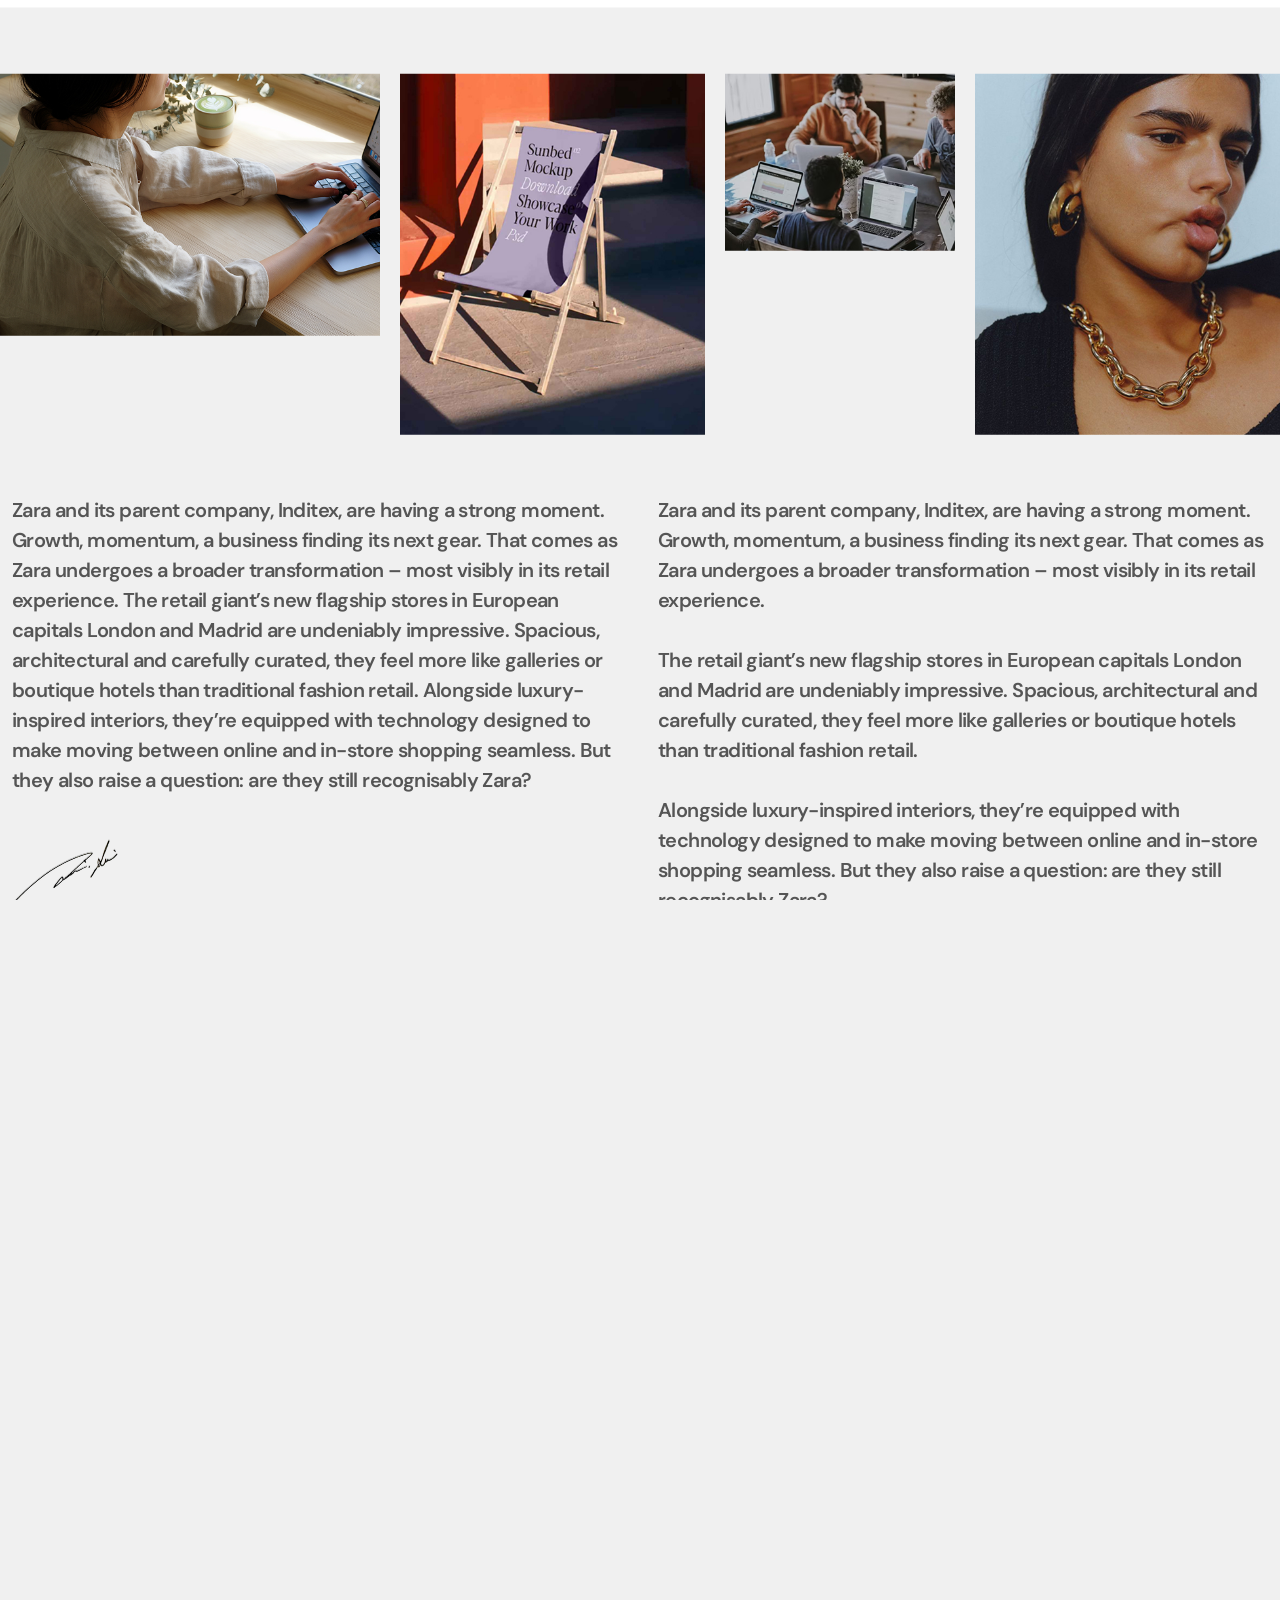
==== commit d643e372: "review done" ====
--- a/about-us.html
+++ b/about-us.html
@@ -29,23 +29,12 @@
 
 <body>
 
-    <div class="loader-wrap">
-        <svg viewBox="0 0 1000 1000" preserveAspectRatio="none">
-            <path id="svg" d="M0,1005S175,995,500,995s500,5,500,5V0H0Z"></path>
-        </svg>
-
-        <div class="loader-wrap-heading">
-            <div class="load-text">
-                <span>g</span>
-                <span>r</span>
-                <span>a</span>
-                <span>f</span>
-                <span>i</span>
-                <span>n</span>
-                <span>u</span>
-                <span>t</span>
-            </div>
-        </div>
+    <div class="loader" data-loader>
+        <span class="loader__line" data-loader-line></span>
+        <span class="loader__word" data-loader-word>Ola</span>
+        <span class="loader__mouse" data-loader-mouse>
+            <span class="loader__mouse-wheel"></span>
+        </span>
     </div>
 
     <!-- Sroll to top -->
@@ -130,30 +119,21 @@
                                 <div class="header__nav">
                                     <nav class="main-menu">
                                         <ul>
-                                            <li><a href="index.html">Home</a></li>
-                                            <li><a href="about-us.html">About Us</a></li>
+                                            <li><a href="index.html">home</a></li>
+                                            <li><a href="work.html">Work</a></li>
+                                            <li><a href="about-us.html">About</a></li>
                                             <li class="menu-item-has-children ">
                                                 <a href="#">Pages</a>
                                                 <ul class="dp-menu">
                                                     <li><a href="service.html">Services</a></li>
-                                                    <li><a href="careers.html">Careers</a></li>
+                                                    <li><a href="work-details.html">Work Details</a></li>
+                                                    <li><a href="blog.html">Blog</a></li>
+                                                    <li><a href="blog-details.html">Blog Details</a></li>
                                                     <li><a href="privacy.html">Privacy</a></li>
                                                 </ul>
                                             </li>
-                                            <li class="menu-item-has-children ">
-                                                <a href="#">work </a>
-                                                <ul class="dp-menu">
-                                                    <li><a href="work.html">Work</a></li>
-                                                    <li><a href="work-details.html">Work Details</a></li>
-                                                </ul>
-                                            </li>
-                                            <li class="menu-item-has-children ">
-                                                <a href="#">Blog</a>
-                                                <ul class="dp-menu">
-                                                    <li><a href="blog.html">Blog</a></li>
-                                                    <li><a href="blog-details.html">Blog Details</a></li>
-                                                </ul>
-                                            </li>
+                                            <li><a href="work.html">Work</a></li>
+                                            <li><a href="careers.html">Careers</a></li>
                                             <li><a href="contact.html">Contact</a></li>
                                         </ul>
                                     </nav>
@@ -386,7 +366,8 @@
                                     <img src="assets/imgs/icon/features-icon-3.png" alt="icon">
                                 </div>
                                 <div class="features__content">
-                                    <h2 class="title"><a href="service.html">Crafted with Precision <br> & Purpose.</a></h2>
+                                    <h2 class="title"><a href="service.html">Crafted with Precision <br> & Purpose.</a>
+                                    </h2>
                                     <p class="decs">Our designs are guided by data and user insights, ensuring optimal
                                         usability and impactful user experiences.</p>
                                 </div>
@@ -462,19 +443,22 @@
                                 <!-- Lane 1 (col 1-3) -->
                                 <div class="team__lane">
                                     <div class="team__card" style="--mt: 60.4">
-                                        <div class="team__photo"><img src="assets/imgs/team/team-img-1.png" alt="Member name">
+                                        <div class="team__photo"><img src="assets/imgs/team/team-img-1.png"
+                                                alt="Member name">
                                         </div>
                                         <h3 class="team__name"><a href="#">Rafi Redwan</a></h3>
                                         <p class="team__role">Managing Director</p>
                                     </div>
                                     <div class="team__card" style="--mt: 39.2">
-                                        <div class="team__photo"><img src="assets/imgs/team/team-img-8.png" alt="Member name">
+                                        <div class="team__photo"><img src="assets/imgs/team/team-img-8.png"
+                                                alt="Member name">
                                         </div>
                                         <h3 class="team__name"><a href="#">Hasan Abid</a></h3>
                                         <p class="team__role">Head of Business Development (Thailand)</p>
                                     </div>
                                     <div class="team__card" style="--mt: 41.1">
-                                        <div class="team__photo"><img src="assets/imgs/team/team-img-10.png" alt="Member name">
+                                        <div class="team__photo"><img src="assets/imgs/team/team-img-10.png"
+                                                alt="Member name">
                                         </div>
                                         <h3 class="team__name"><a href="#">Tanvir Hasan</a></h3>
                                         <p class="team__role">SEO & Digital Strategy Manager </p>
@@ -484,25 +468,29 @@
                                 <!-- Lane 2 (col 4-6) -->
                                 <div class="team__lane">
                                     <div class="team__card" style="--mt: 23.3">
-                                        <div class="team__photo"><img src="assets/imgs/team/team-img-2.png" alt="Member name">
+                                        <div class="team__photo"><img src="assets/imgs/team/team-img-2.png"
+                                                alt="Member name">
                                         </div>
                                         <h3 class="team__name"><a href="#">Tamim Abdullah</a></h3>
                                         <p class="team__role">CEO & Founder</p>
                                     </div>
                                     <div class="team__card" style="--mt: 35.8">
-                                        <div class="team__photo"><img src="assets/imgs/team/team-img-6.png" alt="Member name">
+                                        <div class="team__photo"><img src="assets/imgs/team/team-img-6.png"
+                                                alt="Member name">
                                         </div>
                                         <h3 class="team__name"><a href="#">Esrat Jahan</a></h3>
                                         <p class="team__role">Creative Project Manager</p>
                                     </div>
                                     <div class="team__card" style="--mt: 51.3">
-                                        <div class="team__photo"><img src="assets/imgs/team/team-img-11.png" alt="Member name">
+                                        <div class="team__photo"><img src="assets/imgs/team/team-img-11.png"
+                                                alt="Member name">
                                         </div>
                                         <h3 class="team__name"><a href="#">Touhidul Islam</a></h3>
                                         <p class="team__role">Visual Design Expert</p>
                                     </div>
                                     <div class="team__card" style="--mt: 27.1">
-                                        <div class="team__photo"><img src="assets/imgs/team/team-img-14.png" alt="Member name">
+                                        <div class="team__photo"><img src="assets/imgs/team/team-img-14.png"
+                                                alt="Member name">
                                         </div>
                                         <h3 class="team__name"><a href="#">Mehdee Hasan
                                             </a></h3>
@@ -513,19 +501,23 @@
                                 <!-- Lane 3 (col 7-9) -->
                                 <div class="team__lane">
                                     <div class="team__card" style="--mt: 44.6">
-                                        <div class="team__photo"><img src="assets/imgs/team/team-img-3.png" alt="Member name">
+                                        <div class="team__photo"><img src="assets/imgs/team/team-img-3.png"
+                                                alt="Member name">
                                         </div>
                                         <h3 class="team__name"><a href="#">Dr. Shiful Islam</a></h3>
                                         <p class="team__role">Business Advisor</p>
                                     </div>
                                     <div class="team__card team__card--wide" style="--mt: 30.5">
-                                        <div class="team__photo"><img src="assets/imgs/team/team-img-7.png" alt="Member name">
+                                        <div class="team__photo"><img src="assets/imgs/team/team-img-7.png"
+                                                alt="Member name">
                                         </div>
                                         <h3 class="team__name"><a href="#">Mohammed Bin Abdullah Raiyan</a></h3>
-                                        <p class="team__role">Director of Business Development & Strategic Partnerships</p>
+                                        <p class="team__role">Director of Business Development & Strategic Partnerships
+                                        </p>
                                     </div>
                                     <div class="team__card" style="--mt: 51.2">
-                                        <div class="team__photo"><img src="assets/imgs/team/team-img-12.png" alt="Member name">
+                                        <div class="team__photo"><img src="assets/imgs/team/team-img-12.png"
+                                                alt="Member name">
                                         </div>
                                         <h3 class="team__name"><a href="#">Touhidujjaman Emon</a></h3>
                                         <p class="team__role">Full-Stack Software Engineer</p>
@@ -535,25 +527,29 @@
                                 <!-- Lane 4 (col 10-12) -->
                                 <div class="team__lane">
                                     <div class="team__card" style="--mt: 1.8">
-                                        <div class="team__photo"><img src="assets/imgs/team/team-img-4.png" alt="Member name">
+                                        <div class="team__photo"><img src="assets/imgs/team/team-img-4.png"
+                                                alt="Member name">
                                         </div>
                                         <h3 class="team__name"><a href="#">Mohammad Alif</a></h3>
                                         <p class="team__role">Product & UI/UX Design Lead</p>
                                     </div>
                                     <div class="team__card" style="--mt: 29">
-                                        <div class="team__photo"><img src="assets/imgs/team/team-img-5.png" alt="Member name">
+                                        <div class="team__photo"><img src="assets/imgs/team/team-img-5.png"
+                                                alt="Member name">
                                         </div>
                                         <h3 class="team__name"><a href="#">M Ariful Islam</a></h3>
                                         <p class="team__role">Business Analytics</p>
                                     </div>
                                     <div class="team__card" style="--mt: 50">
-                                        <div class="team__photo"><img src="assets/imgs/team/team-img-9.png" alt="Member name">
+                                        <div class="team__photo"><img src="assets/imgs/team/team-img-9.png"
+                                                alt="Member name">
                                         </div>
                                         <h3 class="team__name"><a href="#">Arafat Rafi</a></h3>
                                         <p class="team__role">Associate Creative Director </p>
                                     </div>
                                     <div class="team__card" style="--mt: 31.3">
-                                        <div class="team__photo"><img src="assets/imgs/team/team-img-13.png" alt="Member name">
+                                        <div class="team__photo"><img src="assets/imgs/team/team-img-13.png"
+                                                alt="Member name">
                                         </div>
                                         <h3 class="team__name"><a href="#">SM Tanveer</a></h3>
                                         <p class="team__role">Head of Creative Production & Branding</p>
@@ -642,7 +638,7 @@
                                         <h3 class="title">স্বাগতম</h3>
                                         <span class="office__time" data-timezone="Asia/Kuala_Lumpur">01:52:57</span>
                                     </div>
-                                    <p class="office__city">Kuala Lumpur</p>
+                                    <p class="office__city">dhakar</p>
                                     <h2 class="office__address">
                                         <a href="#">Floor 3rd, Apartment 154, <br> Road C1, 1430 Dhaka, Bangladesh</a>
                                     </h2>
--- a/assets/css/style.css
+++ b/assets/css/style.css
@@ -3074,6 +3074,12 @@
   width: 100%;
   height: 100%;
   object-fit: cover;
+  overflow: hidden;
+  transition: all 0.3s ease-in-out;
+  cursor: pointer;
+}
+.team__photo:hover img {
+  transform: scale(1.1);
 }
 .team__name {
   font-weight: 500;
@@ -4151,7 +4157,7 @@
     line-height: 1.2;
   }
 }
-.work-page__list {
+.work-page .nav-pills {
   display: flex;
   align-items: center;
   gap: 15px;
@@ -4163,17 +4169,39 @@
   flex-wrap: wrap;
 }
 @media only screen and (max-width: 1199px) {
-  .work-page__list {
+  .work-page .nav-pills {
     margin-top: 30px;
   }
 }
-.work-page__list li {
+.work-page .nav-link {
   list-style: none;
   font-weight: 500;
   font-size: 18px;
   line-height: 22px;
   color: #111111;
   font-family: var(--font_bai-jamjuree);
+  list-style: none;
+  transition: all 0.3s ease-in-out;
+  display: flex;
+  align-items: center;
+  gap: 10px;
+  transition: all 0.2s ease;
+  width: 100%;
+  padding: 0;
+}
+.work-page .nav-link.active, .work-page .nav-link:hover {
+  background: transparent;
+  color: var(--primary);
+  text-decoration-line: underline;
+}
+.work-page .tab-content .tab-pane {
+  opacity: 0;
+  transform: translateY(25px);
+  transition: all 0.3s ease-in-out;
+}
+.work-page .tab-content .tab-pane.show.active {
+  opacity: 1;
+  transform: translateY(0);
 }
 .work-page__inner {
   display: grid;
@@ -5568,6 +5596,47 @@
 .testimonial__video a i {
   color: var(--white);
   font-size: 16px;
+}
+.testimonial__thumb {
+  position: relative;
+  overflow: hidden;
+}
+.testimonial__thumb img {
+  display: block;
+  width: 100%;
+}
+.testimonial__thumb.is-playing .testimonial__video {
+  opacity: 0;
+  visibility: hidden;
+}
+.testimonial__thumb.is-playing .testimonial__player {
+  opacity: 1;
+  visibility: visible;
+}
+.testimonial__video {
+  position: absolute;
+  left: 30px;
+  top: 30px;
+  z-index: 2;
+  transition: opacity 0.3s, visibility 0.3s;
+}
+@media only screen and (max-width: 767px) {
+  .testimonial__video {
+    left: 15px;
+    top: 15px;
+  }
+}
+.testimonial__player {
+  position: absolute;
+  inset: 0;
+  width: 100%;
+  height: 100%;
+  object-fit: cover;
+  background: #000;
+  z-index: 3;
+  opacity: 0;
+  visibility: hidden;
+  transition: opacity 0.3s, visibility 0.3s;
 }
 
 .brand-section__wrapper .decs {
@@ -6568,39 +6637,124 @@
 }
 .work-section__wrapper > .work-section__item:nth-child(5n+1) {
   grid-column: 1/span 4;
-  grid-row: 1;
   margin-right: 34px;
 }
 .work-section__wrapper > .work-section__item:nth-child(5n+2) {
   grid-column: 5/span 5;
-  grid-row: 1;
   margin-inline: -13px 45px;
 }
 .work-section__wrapper > .work-section__item:nth-child(5n+3) {
   grid-column: 1/span 4;
-  grid-row: 2;
   margin-top: 635px;
   margin-right: 34px;
 }
 .work-section__wrapper > .work-section__item:nth-child(5n+4) {
   grid-column: 5/span 4;
-  grid-row: 2;
   align-self: start;
   margin-inline: -13px -77px;
 }
 .work-section__wrapper > .work-section__item:nth-child(5n+5) {
   grid-column: 10/span 4;
-  grid-row: 2;
   align-self: start;
   margin-left: -60px;
 }
+.work-section__wrapper > .work-section__item:nth-child(1),
+.work-section__wrapper > .work-section__item:nth-child(2) {
+  grid-row: 1;
+}
+.work-section__wrapper > .work-section__item:nth-child(3),
+.work-section__wrapper > .work-section__item:nth-child(4),
+.work-section__wrapper > .work-section__item:nth-child(5) {
+  grid-row: 2;
+}
+.work-section__wrapper > .work-section__item:nth-child(6),
+.work-section__wrapper > .work-section__item:nth-child(7) {
+  grid-row: 3;
+}
+.work-section__wrapper > .work-section__item:nth-child(8),
+.work-section__wrapper > .work-section__item:nth-child(9),
+.work-section__wrapper > .work-section__item:nth-child(10) {
+  grid-row: 4;
+}
+.work-section__wrapper > .work-section__item:nth-child(11),
+.work-section__wrapper > .work-section__item:nth-child(12) {
+  grid-row: 5;
+}
+.work-section__wrapper > .work-section__item:nth-child(13),
+.work-section__wrapper > .work-section__item:nth-child(14),
+.work-section__wrapper > .work-section__item:nth-child(15) {
+  grid-row: 6;
+}
+.work-section__wrapper > .work-section__item:nth-child(16),
+.work-section__wrapper > .work-section__item:nth-child(17) {
+  grid-row: 7;
+}
+.work-section__wrapper > .work-section__item:nth-child(18),
+.work-section__wrapper > .work-section__item:nth-child(19),
+.work-section__wrapper > .work-section__item:nth-child(20) {
+  grid-row: 8;
+}
+.work-section__wrapper > .work-section__item:nth-child(21),
+.work-section__wrapper > .work-section__item:nth-child(22) {
+  grid-row: 9;
+}
+.work-section__wrapper > .work-section__item:nth-child(23),
+.work-section__wrapper > .work-section__item:nth-child(24),
+.work-section__wrapper > .work-section__item:nth-child(25) {
+  grid-row: 10;
+}
+.work-section__wrapper > .work-section__item:nth-child(26),
+.work-section__wrapper > .work-section__item:nth-child(27) {
+  grid-row: 11;
+}
+.work-section__wrapper > .work-section__item:nth-child(28),
+.work-section__wrapper > .work-section__item:nth-child(29),
+.work-section__wrapper > .work-section__item:nth-child(30) {
+  grid-row: 12;
+}
+.work-section__wrapper > .work-section__item:nth-child(31),
+.work-section__wrapper > .work-section__item:nth-child(32) {
+  grid-row: 13;
+}
+.work-section__wrapper > .work-section__item:nth-child(33),
+.work-section__wrapper > .work-section__item:nth-child(34),
+.work-section__wrapper > .work-section__item:nth-child(35) {
+  grid-row: 14;
+}
+.work-section__wrapper > .work-section__item:nth-child(36),
+.work-section__wrapper > .work-section__item:nth-child(37) {
+  grid-row: 15;
+}
+.work-section__wrapper > .work-section__item:nth-child(38),
+.work-section__wrapper > .work-section__item:nth-child(39),
+.work-section__wrapper > .work-section__item:nth-child(40) {
+  grid-row: 16;
+}
+.work-section__wrapper > .work-section__item:nth-child(41),
+.work-section__wrapper > .work-section__item:nth-child(42) {
+  grid-row: 17;
+}
+.work-section__wrapper > .work-section__item:nth-child(43),
+.work-section__wrapper > .work-section__item:nth-child(44),
+.work-section__wrapper > .work-section__item:nth-child(45) {
+  grid-row: 18;
+}
+.work-section__wrapper > .work-section__item:nth-child(46),
+.work-section__wrapper > .work-section__item:nth-child(47) {
+  grid-row: 19;
+}
+.work-section__wrapper > .work-section__item:nth-child(48),
+.work-section__wrapper > .work-section__item:nth-child(49),
+.work-section__wrapper > .work-section__item:nth-child(50) {
+  grid-row: 20;
+}
 .work-section__wrapper .work-section__btn {
   grid-column: 5/span 4;
-  grid-row: 2;
+  grid-row: 4;
   align-self: end;
   z-index: 2;
 }
-@media only screen and (max-width: 1919px) {
+@media only screen and (max-width: 1199px) {
   .work-section__wrapper .work-section__btn {
     grid-row: 3;
   }
@@ -6616,17 +6770,18 @@
     margin-inline: 0;
   }
   .work-section__wrapper > .work-section__item:nth-child(5n+3) {
-    margin-top: 100px;
+    margin-top: 635px;
     margin-right: 0;
   }
+}
+@media only screen and (max-width: 1919px) and (max-width: 1399px) {
+  .work-section__wrapper > .work-section__item:nth-child(5n+3) {
+    margin-top: 320px;
+  }
+}
+@media only screen and (max-width: 1919px) {
   .work-section__wrapper > .work-section__item:nth-child(5n+5) {
     grid-column: 9/span 4;
-  }
-}
-@media only screen and (max-width: 1399px) {
-  .work-section__wrapper > .work-section__item:nth-child(5n+2) {
-    grid-column: 5/span 7;
-    margin-right: 0;
   }
 }
 @media only screen and (max-width: 1199px) {
@@ -6663,13 +6818,17 @@
 .work-section__btn {
   transform: translateY(-82px);
 }
-@media only screen and (max-width: 1919px) {
+@media only screen and (max-width: 1199px) {
   .work-section__btn {
     transform: none;
   }
 }
 .work-section__btn .rr-btn {
   text-transform: none;
+}
+.work-section__thumb {
+  position: relative;
+  overflow: hidden;
 }
 .work-section__thumb img {
   display: block;
@@ -6699,16 +6858,6 @@
   line-height: 26px;
   letter-spacing: -0.03em;
   color: #999999;
-}
-.work-section__thumb {
-  position: relative;
-  overflow: hidden;
-}
-.work-section__thumb img {
-  display: block;
-  width: 100%;
-  height: 100%;
-  object-fit: cover;
 }
 .work-section__gif {
   position: absolute;
@@ -7313,6 +7462,105 @@
   max-width: 290px;
 }
 
+.loader {
+  position: fixed;
+  inset: 0;
+  z-index: 99999;
+  display: flex;
+  align-items: center;
+  justify-content: center;
+  background: #fff;
+  visibility: visible;
+  opacity: 1;
+  transform: translateY(0);
+  will-change: transform;
+}
+.loader__word {
+  font-weight: 600;
+  font-size: 150px;
+  line-height: 145px;
+  letter-spacing: -0.05em;
+  text-transform: uppercase;
+  color: #111111;
+  white-space: nowrap;
+  will-change: opacity, transform;
+}
+@media only screen and (max-width: 1199px) {
+  .loader__word {
+    font-size: 100px;
+  }
+}
+@media only screen and (max-width: 991px) {
+  .loader__word {
+    font-size: 80px;
+  }
+}
+@media only screen and (max-width: 767px) {
+  .loader__word {
+    font-size: 60px;
+    letter-spacing: -0.02em;
+  }
+}
+@media (max-width: 575px) {
+  .loader__word {
+    font-size: 40px;
+    letter-spacing: -0.02em;
+  }
+}
+.loader__line {
+  position: absolute;
+  top: 0;
+  left: 50%;
+  width: 1px;
+  height: calc(50% - 160px);
+  margin-left: -0.5px;
+  background: #D9D9D9;
+  transform-origin: top center;
+  will-change: transform;
+}
+@media only screen and (max-width: 991px) {
+  .loader__line {
+    height: calc(50% - 100px);
+  }
+}
+.loader__mouse {
+  position: absolute;
+  bottom: 40px;
+  left: 50%;
+  width: 32px;
+  height: 55px;
+  margin-left: -9px;
+  border: 1px solid #D9D9D9;
+  border-radius: 18px;
+  will-change: opacity;
+}
+.loader__mouse-wheel {
+  position: absolute;
+  top: 6px;
+  left: 50%;
+  width: 2px;
+  height: 5.5px;
+  margin-left: -1px;
+  border-radius: 2px;
+  background: #D9D9D9;
+  animation: loader-wheel 1.4s ease-in-out infinite;
+}
+
+html.is-loading,
+html.is-loading body {
+  overflow: hidden;
+}
+
+html,
+body {
+  min-height: 100%;
+}
+
+#smooth-wrapper,
+#smooth-content {
+  visibility: visible;
+}
+
 .privacy__wrapper {
   display: grid;
   grid-template-columns: 1fr 1160px;
@@ -7343,7 +7591,11 @@
     grid-template-columns: 1fr;
   }
 }
-.privacy__list li {
+.privacy .nav-pills {
+  display: block;
+}
+.privacy .nav-link {
+  list-style: none;
   font-weight: 500;
   font-size: 20px;
   line-height: 24px;
@@ -7351,13 +7603,26 @@
   color: rgba(17, 17, 17, 0.45);
   list-style: none;
   transition: all 0.3s ease-in-out;
-  cursor: pointer;
-}
-.privacy__list li:not(:last-child) {
+  display: flex;
+  align-items: center;
+  gap: 10px;
+  transition: all 0.2s ease;
+  width: 100%;
+  padding: 0;
   margin-bottom: 13px;
 }
-.privacy__list li:hover {
+.privacy .nav-link.active, .privacy .nav-link:hover {
+  background: transparent;
   color: var(--primary);
+}
+.privacy .tab-content .tab-pane {
+  opacity: 0;
+  transform: translateY(25px);
+  transition: all 0.3s ease-in-out;
+}
+.privacy .tab-content .tab-pane.show.active {
+  opacity: 1;
+  transform: translateY(0);
 }
 .privacy__inner {
   padding-left: 200px;
@@ -7605,6 +7870,12 @@
 @media only screen and (max-width: 1919px) {
   .careers__item {
     grid-template-columns: 1fr 515px 90px 283px;
+    gap: 120px;
+  }
+}
+@media only screen and (max-width: 1399px) {
+  .careers__item {
+    grid-template-columns: 1fr 515px 90px 283px;
     gap: 50px;
   }
 }
@@ -7666,6 +7937,11 @@
   margin-top: 24px;
 }
 @media only screen and (max-width: 1919px) {
+  .careers__wrap {
+    gap: 82px;
+  }
+}
+@media only screen and (max-width: 1399px) {
   .careers__wrap {
     grid-template-columns: 1fr 611px;
     gap: 50px;
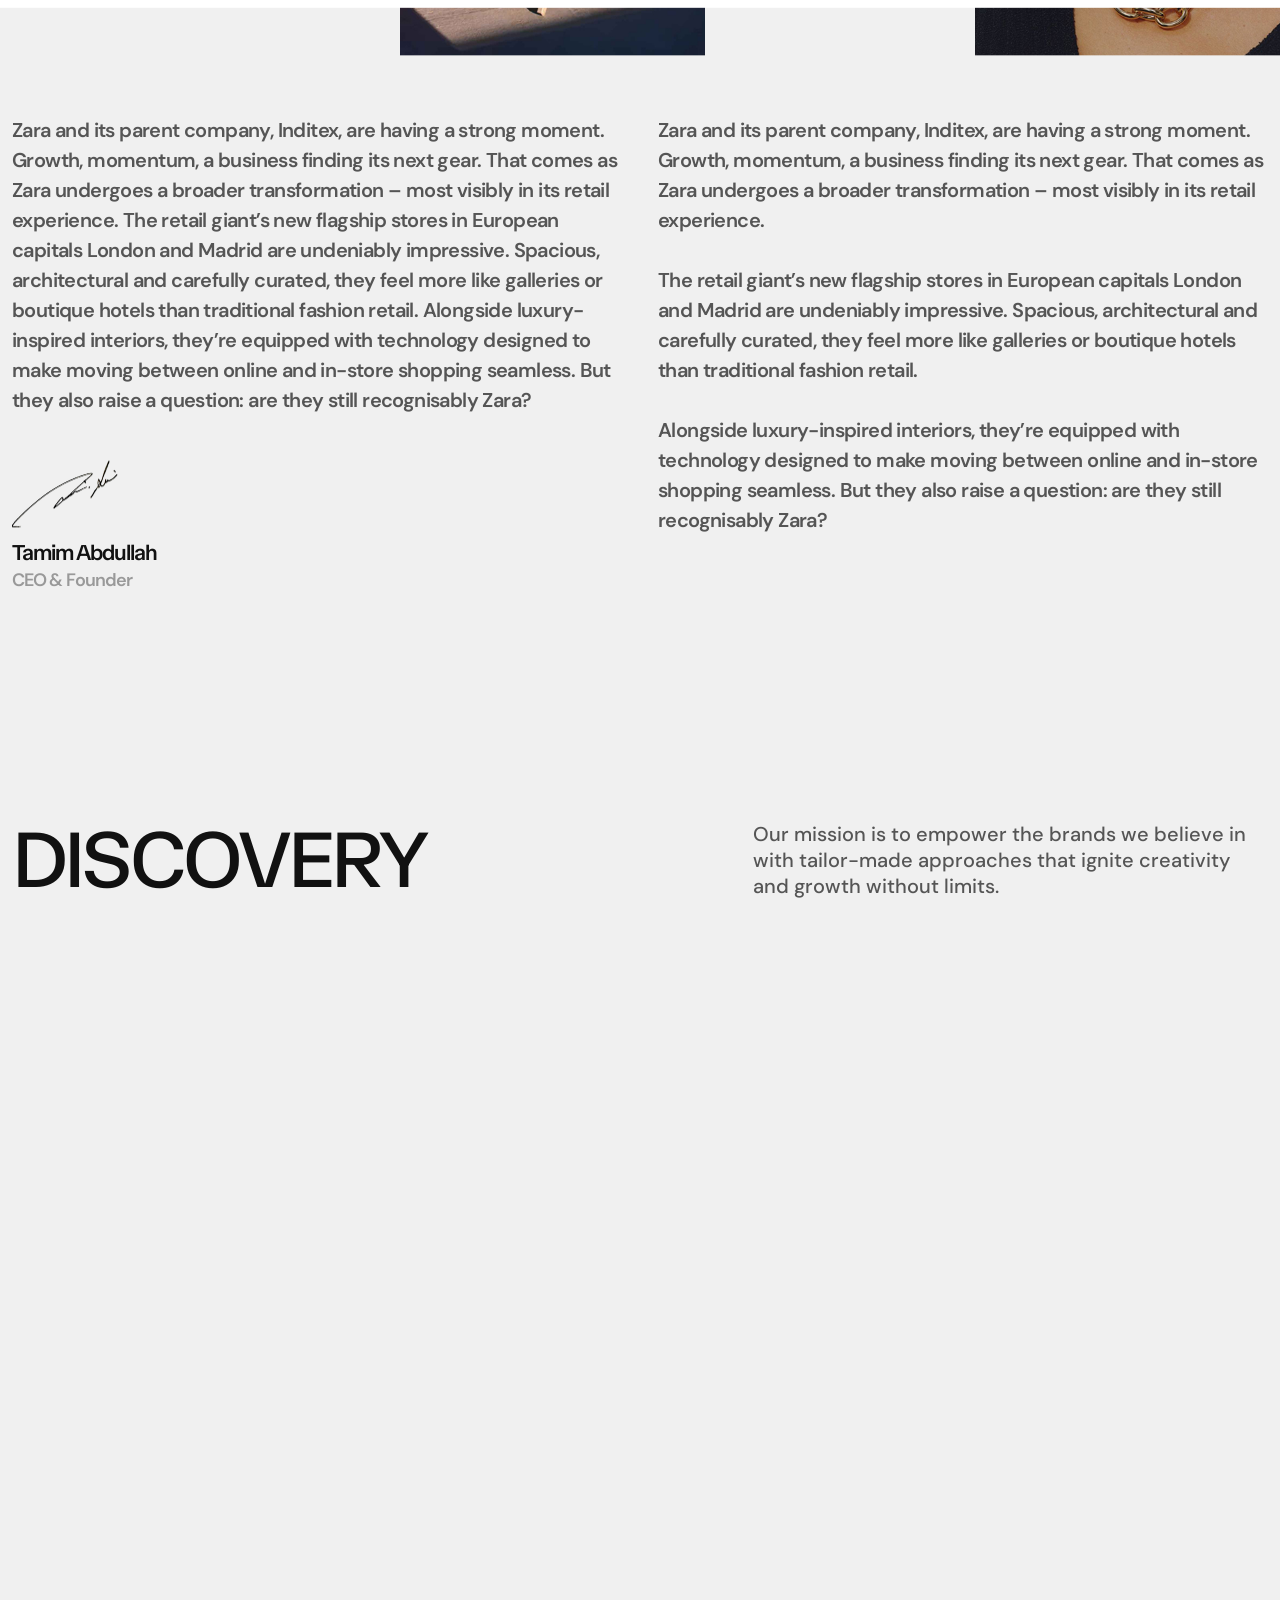
==== commit 4ef7bebf: "review done" ====
--- a/about-us.html
+++ b/about-us.html
@@ -32,10 +32,7 @@
     <div class="loader" data-loader>
         <span class="loader__line" data-loader-line></span>
         <span class="loader__word" data-loader-word>Ola</span>
-        <span class="loader__mouse" data-loader-mouse>
-            <span class="loader__mouse-wheel"></span>
-        </span>
-    </div>
+      </div>
 
     <!-- Sroll to top -->
     <div class="progress-wrap">
@@ -119,7 +116,6 @@
                                 <div class="header__nav">
                                     <nav class="main-menu">
                                         <ul>
-                                            <li><a href="index.html">home</a></li>
                                             <li><a href="work.html">Work</a></li>
                                             <li><a href="about-us.html">About</a></li>
                                             <li class="menu-item-has-children ">
@@ -132,7 +128,6 @@
                                                     <li><a href="privacy.html">Privacy</a></li>
                                                 </ul>
                                             </li>
-                                            <li><a href="work.html">Work</a></li>
                                             <li><a href="careers.html">Careers</a></li>
                                             <li><a href="contact.html">Contact</a></li>
                                         </ul>
--- a/assets/css/style.css
+++ b/assets/css/style.css
@@ -4208,49 +4208,164 @@
   grid-template-columns: repeat(12, 1fr);
   gap: 100px 10px;
 }
-.work-page__inner > *:nth-child(5n+1) {
+.work-page__inner > .work-page__item:nth-child(5n+1) {
   grid-column: 1/span 4;
   margin-right: 34px;
 }
-.work-page__inner > *:nth-child(5n+2) {
+.work-page__inner > .work-page__item:nth-child(5n+2) {
   grid-column: 5/span 5;
   margin-inline: -13px 45px;
 }
-.work-page__inner > *:nth-child(5n+3) {
+.work-page__inner > .work-page__item:nth-child(5n+3) {
   grid-column: 1/span 4;
   margin-top: 635px;
   margin-right: 34px;
 }
-.work-page__inner > *:nth-child(5n+4) {
+.work-page__inner > .work-page__item:nth-child(5n+4) {
   grid-column: 5/span 4;
+  align-self: start;
   margin-inline: -13px -77px;
 }
-.work-page__inner > *:nth-child(5n+5) {
+.work-page__inner > .work-page__item:nth-child(5n+5) {
   grid-column: 10/span 4;
+  align-self: start;
   margin-left: -60px;
+}
+.work-page__inner > .work-page__item:nth-child(1),
+.work-page__inner > .work-page__item:nth-child(2) {
+  grid-row: 1;
+}
+.work-page__inner > .work-page__item:nth-child(3),
+.work-page__inner > .work-page__item:nth-child(4),
+.work-page__inner > .work-page__item:nth-child(5) {
+  grid-row: 2;
+}
+.work-page__inner > .work-page__item:nth-child(6),
+.work-page__inner > .work-page__item:nth-child(7) {
+  grid-row: 3;
+}
+.work-page__inner > .work-page__item:nth-child(8),
+.work-page__inner > .work-page__item:nth-child(9),
+.work-page__inner > .work-page__item:nth-child(10) {
+  grid-row: 4;
+}
+.work-page__inner > .work-page__item:nth-child(11),
+.work-page__inner > .work-page__item:nth-child(12) {
+  grid-row: 5;
+}
+.work-page__inner > .work-page__item:nth-child(13),
+.work-page__inner > .work-page__item:nth-child(14),
+.work-page__inner > .work-page__item:nth-child(15) {
+  grid-row: 6;
+}
+.work-page__inner > .work-page__item:nth-child(16),
+.work-page__inner > .work-page__item:nth-child(17) {
+  grid-row: 7;
+}
+.work-page__inner > .work-page__item:nth-child(18),
+.work-page__inner > .work-page__item:nth-child(19),
+.work-page__inner > .work-page__item:nth-child(20) {
+  grid-row: 8;
+}
+.work-page__inner > .work-page__item:nth-child(21),
+.work-page__inner > .work-page__item:nth-child(22) {
+  grid-row: 9;
+}
+.work-page__inner > .work-page__item:nth-child(23),
+.work-page__inner > .work-page__item:nth-child(24),
+.work-page__inner > .work-page__item:nth-child(25) {
+  grid-row: 10;
+}
+.work-page__inner > .work-page__item:nth-child(26),
+.work-page__inner > .work-page__item:nth-child(27) {
+  grid-row: 11;
+}
+.work-page__inner > .work-page__item:nth-child(28),
+.work-page__inner > .work-page__item:nth-child(29),
+.work-page__inner > .work-page__item:nth-child(30) {
+  grid-row: 12;
+}
+.work-page__inner > .work-page__item:nth-child(31),
+.work-page__inner > .work-page__item:nth-child(32) {
+  grid-row: 13;
+}
+.work-page__inner > .work-page__item:nth-child(33),
+.work-page__inner > .work-page__item:nth-child(34),
+.work-page__inner > .work-page__item:nth-child(35) {
+  grid-row: 14;
+}
+.work-page__inner > .work-page__item:nth-child(36),
+.work-page__inner > .work-page__item:nth-child(37) {
+  grid-row: 15;
+}
+.work-page__inner > .work-page__item:nth-child(38),
+.work-page__inner > .work-page__item:nth-child(39),
+.work-page__inner > .work-page__item:nth-child(40) {
+  grid-row: 16;
+}
+.work-page__inner > .work-page__item:nth-child(41),
+.work-page__inner > .work-page__item:nth-child(42) {
+  grid-row: 17;
+}
+.work-page__inner > .work-page__item:nth-child(43),
+.work-page__inner > .work-page__item:nth-child(44),
+.work-page__inner > .work-page__item:nth-child(45) {
+  grid-row: 18;
+}
+.work-page__inner > .work-page__item:nth-child(46),
+.work-page__inner > .work-page__item:nth-child(47) {
+  grid-row: 19;
+}
+.work-page__inner > .work-page__item:nth-child(48),
+.work-page__inner > .work-page__item:nth-child(49),
+.work-page__inner > .work-page__item:nth-child(50) {
+  grid-row: 20;
+}
+.work-page__inner .work-page__btn {
+  grid-column: 5/span 4;
+  grid-row: 4;
+  align-self: end;
+  z-index: 2;
+}
+@media only screen and (max-width: 1199px) {
+  .work-page__inner .work-page__btn {
+    grid-row: 3;
+  }
+}
+.work-page__inner .work-page__btnn {
+  grid-column: 5/span 4;
+  grid-row: 2;
+  align-self: end;
+  z-index: 2;
+}
+@media only screen and (max-width: 1199px) {
+  .work-page__inner .work-page__btnn {
+    grid-row: 3;
+  }
 }
 @media only screen and (max-width: 1919px) {
   .work-page__inner {
     gap: 60px 25px;
   }
-  .work-page__inner > *:nth-child(5n+1) {
+  .work-page__inner > .work-page__item:nth-child(5n+1) {
     margin-right: 0;
   }
-  .work-page__inner > *:nth-child(5n+2), .work-page__inner > *:nth-child(5n+4), .work-page__inner > *:nth-child(5n+5) {
+  .work-page__inner > .work-page__item:nth-child(5n+2), .work-page__inner > .work-page__item:nth-child(5n+4), .work-page__inner > .work-page__item:nth-child(5n+5) {
     margin-inline: 0;
   }
-  .work-page__inner > *:nth-child(5n+3) {
-    margin-top: 100px;
+  .work-page__inner > .work-page__item:nth-child(5n+3) {
+    margin-top: 635px;
     margin-right: 0;
   }
-  .work-page__inner > *:nth-child(5n+5) {
+}
+@media only screen and (max-width: 1919px) and (max-width: 1399px) {
+  .work-page__inner > .work-page__item:nth-child(5n+3) {
+    margin-top: 320px;
+  }
+}
+@media only screen and (max-width: 1919px) {
+  .work-page__inner > .work-page__item:nth-child(5n+5) {
     grid-column: 9/span 4;
-  }
-}
-@media only screen and (max-width: 1399px) {
-  .work-page__inner > *:nth-child(5n+2) {
-    grid-column: 5/span 7;
-    margin-right: 0;
   }
 }
 @media only screen and (max-width: 1199px) {
@@ -4258,26 +4373,57 @@
     grid-template-columns: repeat(2, 1fr);
     gap: 40px 20px;
   }
+  .work-page__inner > .work-page__item,
+  .work-page__inner > .work-page__item:nth-child(n),
+  .work-page__inner > .work-page__btn {
+    grid-column: auto;
+    grid-row: auto;
+    align-self: auto;
+    margin: 0;
+    width: 100%;
+    max-width: 100%;
+  }
+}
+@media (max-width: 575px) {
+  .work-page__inner {
+    grid-template-columns: 1fr;
+    gap: 20px;
+  }
   .work-page__inner > *,
   .work-page__inner > *:nth-child(n) {
     grid-column: auto;
+    grid-row: auto;
+    align-self: auto;
     margin: 0;
     width: 100%;
     max-width: 100%;
   }
 }
-@media (max-width: 575px) {
-  .work-page__inner {
-    grid-template-columns: repeat(1, 1fr);
-    gap: 20px;
-  }
-  .work-page__inner > *,
-  .work-page__inner > *:nth-child(n) {
-    grid-column: auto;
-    margin: 0;
-    width: 100%;
-    max-width: 100%;
-  }
+.work-page__btn {
+  transform: translateY(-82px);
+}
+@media only screen and (max-width: 1199px) {
+  .work-page__btn {
+    transform: none;
+  }
+}
+.work-page__btn .rr-btn {
+  text-transform: none;
+}
+.work-page__btnn {
+  transform: translateY(-82px);
+}
+@media only screen and (max-width: 1199px) {
+  .work-page__btnn {
+    transform: none;
+  }
+}
+.work-page__btnn .rr-btn {
+  text-transform: none;
+}
+.work-page__thumb {
+  position: relative;
+  overflow: hidden;
 }
 .work-page__thumb img {
   display: block;
@@ -4294,6 +4440,12 @@
   line-height: 26px;
   letter-spacing: -0.03em;
   margin-bottom: 7px;
+}
+@media only screen and (max-width: 767px) {
+  .work-page__content .title {
+    font-size: 20px;
+    line-height: 24px;
+  }
 }
 .work-page__content .decs {
   font-weight: 400;
@@ -4301,6 +4453,21 @@
   line-height: 26px;
   letter-spacing: -0.03em;
   color: #999999;
+}
+.work-page__gif {
+  position: absolute;
+  inset: 0;
+  width: 100%;
+  height: 100%;
+  object-fit: cover;
+  opacity: 0;
+  visibility: hidden;
+  transition: opacity 0.4s ease, visibility 0.4s ease;
+  pointer-events: none;
+}
+.work-page__item:hover .work-page__gif {
+  opacity: 1;
+  visibility: visible;
 }
 
 .blog-page {
@@ -6172,6 +6339,19 @@
   text-transform: capitalize;
   color: #111111;
   opacity: 0.7;
+}
+.service__inner .rr-snap-slide .img-mask {
+  width: 100%;
+  height: 100%;
+  display: flex;
+  align-items: center;
+  position: relative;
+  top: 0;
+  left: 0;
+  opacity: 1;
+}
+.service__inner .rr-snap-slide .img-mask .service__wrap {
+  width: 100%;
 }
 
 .service__info {
@@ -6637,120 +6817,35 @@
 }
 .work-section__wrapper > .work-section__item:nth-child(5n+1) {
   grid-column: 1/span 4;
+  grid-row: 1;
   margin-right: 34px;
 }
 .work-section__wrapper > .work-section__item:nth-child(5n+2) {
   grid-column: 5/span 5;
+  grid-row: 1;
   margin-inline: -13px 45px;
 }
 .work-section__wrapper > .work-section__item:nth-child(5n+3) {
   grid-column: 1/span 4;
+  grid-row: 2;
   margin-top: 635px;
   margin-right: 34px;
 }
 .work-section__wrapper > .work-section__item:nth-child(5n+4) {
   grid-column: 5/span 4;
+  grid-row: 2;
   align-self: start;
   margin-inline: -13px -77px;
 }
 .work-section__wrapper > .work-section__item:nth-child(5n+5) {
   grid-column: 10/span 4;
+  grid-row: 2;
   align-self: start;
   margin-left: -60px;
 }
-.work-section__wrapper > .work-section__item:nth-child(1),
-.work-section__wrapper > .work-section__item:nth-child(2) {
-  grid-row: 1;
-}
-.work-section__wrapper > .work-section__item:nth-child(3),
-.work-section__wrapper > .work-section__item:nth-child(4),
-.work-section__wrapper > .work-section__item:nth-child(5) {
-  grid-row: 2;
-}
-.work-section__wrapper > .work-section__item:nth-child(6),
-.work-section__wrapper > .work-section__item:nth-child(7) {
-  grid-row: 3;
-}
-.work-section__wrapper > .work-section__item:nth-child(8),
-.work-section__wrapper > .work-section__item:nth-child(9),
-.work-section__wrapper > .work-section__item:nth-child(10) {
-  grid-row: 4;
-}
-.work-section__wrapper > .work-section__item:nth-child(11),
-.work-section__wrapper > .work-section__item:nth-child(12) {
-  grid-row: 5;
-}
-.work-section__wrapper > .work-section__item:nth-child(13),
-.work-section__wrapper > .work-section__item:nth-child(14),
-.work-section__wrapper > .work-section__item:nth-child(15) {
-  grid-row: 6;
-}
-.work-section__wrapper > .work-section__item:nth-child(16),
-.work-section__wrapper > .work-section__item:nth-child(17) {
-  grid-row: 7;
-}
-.work-section__wrapper > .work-section__item:nth-child(18),
-.work-section__wrapper > .work-section__item:nth-child(19),
-.work-section__wrapper > .work-section__item:nth-child(20) {
-  grid-row: 8;
-}
-.work-section__wrapper > .work-section__item:nth-child(21),
-.work-section__wrapper > .work-section__item:nth-child(22) {
-  grid-row: 9;
-}
-.work-section__wrapper > .work-section__item:nth-child(23),
-.work-section__wrapper > .work-section__item:nth-child(24),
-.work-section__wrapper > .work-section__item:nth-child(25) {
-  grid-row: 10;
-}
-.work-section__wrapper > .work-section__item:nth-child(26),
-.work-section__wrapper > .work-section__item:nth-child(27) {
-  grid-row: 11;
-}
-.work-section__wrapper > .work-section__item:nth-child(28),
-.work-section__wrapper > .work-section__item:nth-child(29),
-.work-section__wrapper > .work-section__item:nth-child(30) {
-  grid-row: 12;
-}
-.work-section__wrapper > .work-section__item:nth-child(31),
-.work-section__wrapper > .work-section__item:nth-child(32) {
-  grid-row: 13;
-}
-.work-section__wrapper > .work-section__item:nth-child(33),
-.work-section__wrapper > .work-section__item:nth-child(34),
-.work-section__wrapper > .work-section__item:nth-child(35) {
-  grid-row: 14;
-}
-.work-section__wrapper > .work-section__item:nth-child(36),
-.work-section__wrapper > .work-section__item:nth-child(37) {
-  grid-row: 15;
-}
-.work-section__wrapper > .work-section__item:nth-child(38),
-.work-section__wrapper > .work-section__item:nth-child(39),
-.work-section__wrapper > .work-section__item:nth-child(40) {
-  grid-row: 16;
-}
-.work-section__wrapper > .work-section__item:nth-child(41),
-.work-section__wrapper > .work-section__item:nth-child(42) {
-  grid-row: 17;
-}
-.work-section__wrapper > .work-section__item:nth-child(43),
-.work-section__wrapper > .work-section__item:nth-child(44),
-.work-section__wrapper > .work-section__item:nth-child(45) {
-  grid-row: 18;
-}
-.work-section__wrapper > .work-section__item:nth-child(46),
-.work-section__wrapper > .work-section__item:nth-child(47) {
-  grid-row: 19;
-}
-.work-section__wrapper > .work-section__item:nth-child(48),
-.work-section__wrapper > .work-section__item:nth-child(49),
-.work-section__wrapper > .work-section__item:nth-child(50) {
-  grid-row: 20;
-}
 .work-section__wrapper .work-section__btn {
   grid-column: 5/span 4;
-  grid-row: 4;
+  grid-row: 2;
   align-self: end;
   z-index: 2;
 }
@@ -6770,8 +6865,10 @@
     margin-inline: 0;
   }
   .work-section__wrapper > .work-section__item:nth-child(5n+3) {
+    grid-column: 1/span 4;
+    grid-row: 2;
     margin-top: 635px;
-    margin-right: 0;
+    margin-right: 0px;
   }
 }
 @media only screen and (max-width: 1919px) and (max-width: 1399px) {
@@ -6826,10 +6923,6 @@
 .work-section__btn .rr-btn {
   text-transform: none;
 }
-.work-section__thumb {
-  position: relative;
-  overflow: hidden;
-}
 .work-section__thumb img {
   display: block;
   width: 100%;
@@ -6858,6 +6951,16 @@
   line-height: 26px;
   letter-spacing: -0.03em;
   color: #999999;
+}
+.work-section__thumb {
+  position: relative;
+  overflow: hidden;
+}
+.work-section__thumb img {
+  display: block;
+  width: 100%;
+  height: 100%;
+  object-fit: cover;
 }
 .work-section__gif {
   position: absolute;
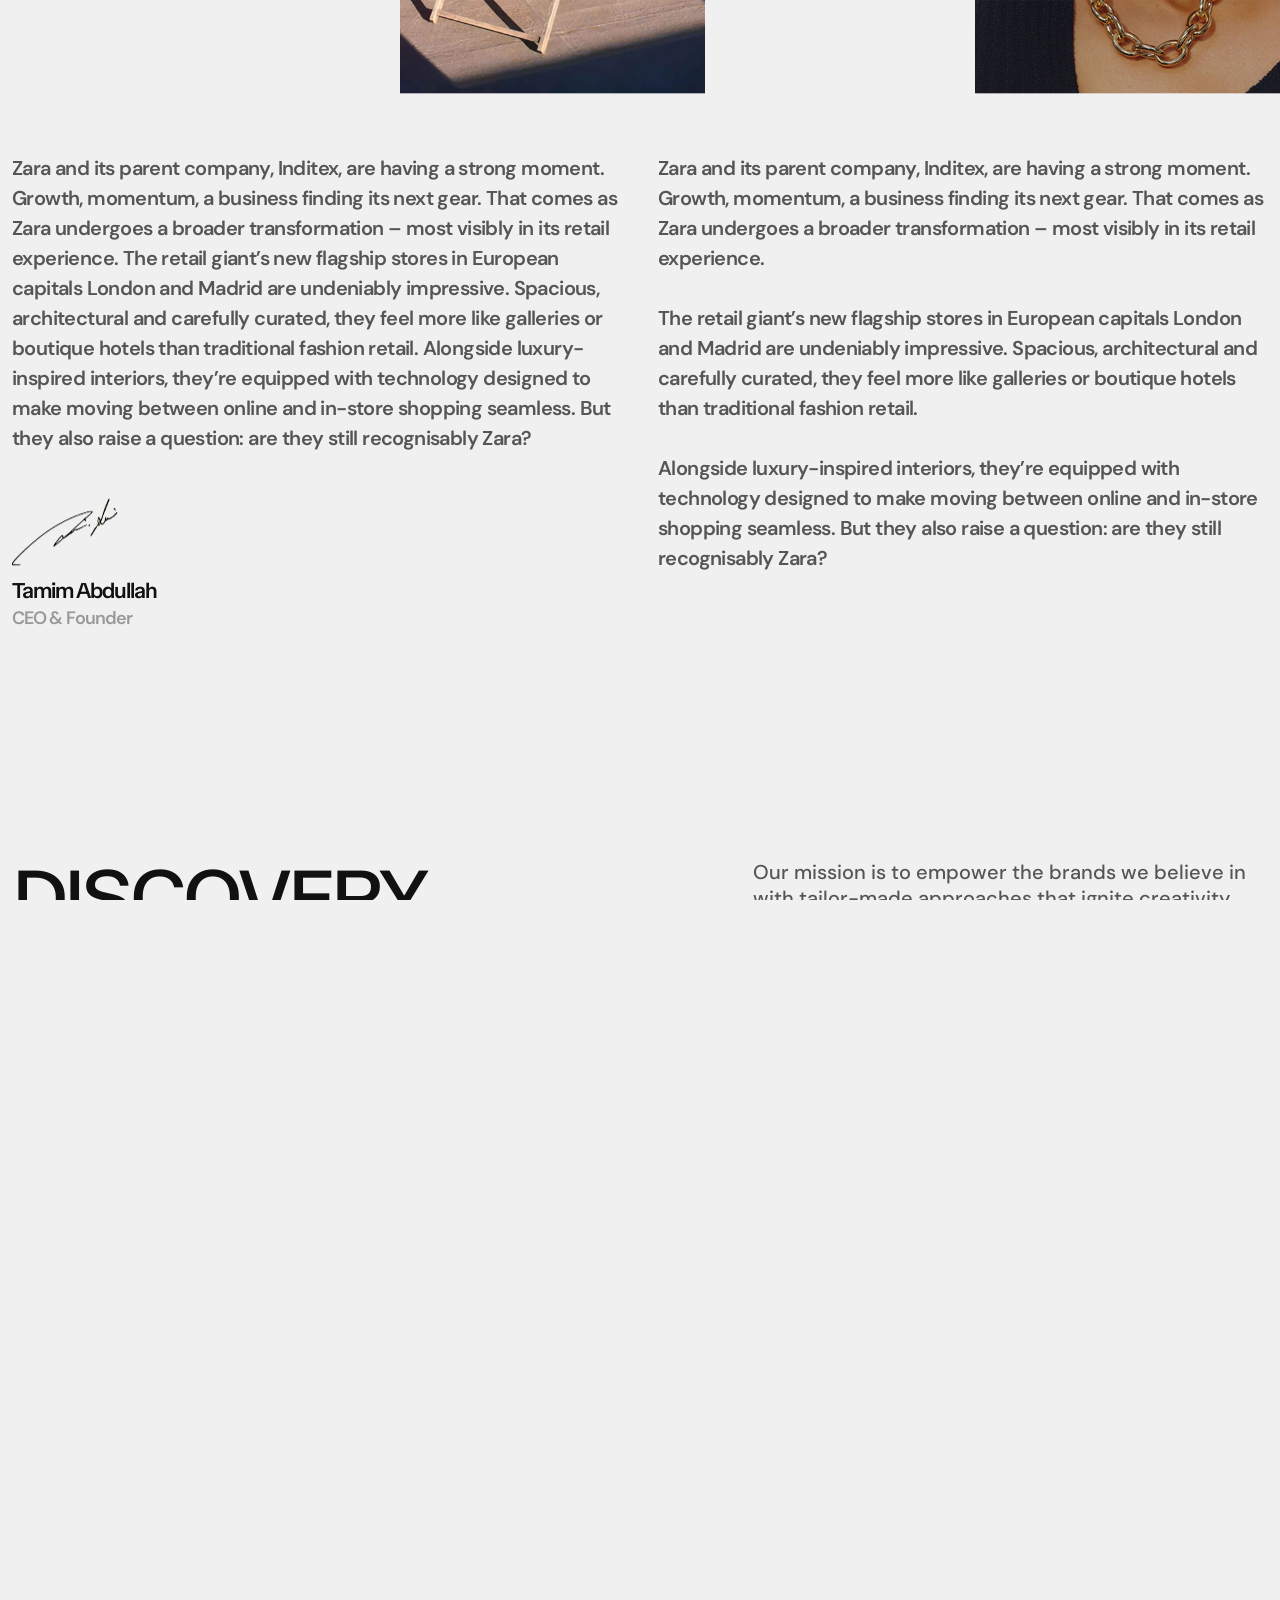
==== commit 259390be: "footer" ====
--- a/about-us.html
+++ b/about-us.html
@@ -32,7 +32,7 @@
     <div class="loader" data-loader>
         <span class="loader__line" data-loader-line></span>
         <span class="loader__word" data-loader-word>Ola</span>
-      </div>
+    </div>
 
     <!-- Sroll to top -->
     <div class="progress-wrap">
@@ -144,24 +144,6 @@
                                             </span>
                                         </a>
                                     </div>
-                                    <div class="country-list">
-                                        <div class="custom-select">
-                                            <div class="selected">
-                                                <span>Eng</span>
-                                                <i class="fa-light fa-angle-down"></i>
-                                            </div>
-                                            <ul class="dropdown">
-                                                <li>
-                                                    Eng
-                                                </li>
-                                                <li>
-                                                    Fra
-                                                </li>
-                                                <li>Esp
-                                                </li>
-                                            </ul>
-                                        </div>
-                                    </div>
                                     <div class="header__navicon">
                                         <button class="side-toggle"><img src="assets/imgs/header/icon.svg"
                                                 alt="image"></button>
@@ -617,7 +599,7 @@
                                 <div class="office__item">
                                     <div class="office__head">
                                         <h3 class="title">Selamat Datang</h3>
-                                        <span class="office__time" data-timezone="Asia/Kuala_Lumpur">01:52:57</span>
+                                        <span class="office__time" data-timezone="Asia/Kuala_Lumpur">00:00:00</span>
                                     </div>
                                     <p class="office__city">Kuala Lumpur</p>
                                     <h2 class="office__address">
@@ -631,9 +613,9 @@
                                 <div class="office__item">
                                     <div class="office__head">
                                         <h3 class="title">স্বাগতম</h3>
-                                        <span class="office__time" data-timezone="Asia/Kuala_Lumpur">01:52:57</span>
-                                    </div>
-                                    <p class="office__city">dhakar</p>
+                                        <span class="office__time" data-timezone="Asia/Dhaka">00:00:00</span>
+                                    </div>
+                                    <p class="office__city">Dhaka</p>
                                     <h2 class="office__address">
                                         <a href="#">Floor 3rd, Apartment 154, <br> Road C1, 1430 Dhaka, Bangladesh</a>
                                     </h2>
@@ -644,7 +626,7 @@
                                 <div class="office__item">
                                     <div class="office__head">
                                         <h3 class="title">สวัสดีครับี</h3>
-                                        <span class="office__time" data-timezone="Asia/Kuala_Lumpur">01:52:57</span>
+                                        <span class="office__time" data-timezone="Asia/Bangkok">00:00:00</span>
                                     </div>
                                     <p class="office__city">Trang</p>
                                     <h2 class="office__address">
--- a/assets/css/style.css
+++ b/assets/css/style.css
@@ -2104,14 +2104,23 @@
   font-weight: 600;
   font-size: 120px;
   line-height: 135px;
-  letter-spacing: -0.05em;
-  color: var(--white);
+  letter-spacing: -0.04em;
+  color: #949494;
+  font-family: var(--font_tasa-orbiter);
   position: relative;
   z-index: 3;
   text-transform: uppercase;
+  display: flex;
+  align-items: center;
+  margin-left: -10px;
+}
+@media only screen and (max-width: 991px) {
+  .footer__wrapper .talk-link {
+    margin-left: 0;
+  }
 }
 .footer__wrapper .talk-link img {
-  margin-left: 130px;
+  margin-left: 42px;
 }
 @media only screen and (max-width: 991px) {
   .footer__wrapper .talk-link img {
@@ -2142,7 +2151,7 @@
   position: relative;
   z-index: 3;
   margin-bottom: 95px;
-  margin-top: 70px;
+  margin-top: 60px;
 }
 @media only screen and (max-width: 1199px) {
   .footer__widgets {
@@ -2212,6 +2221,7 @@
 }
 .footer__logo {
   margin-bottom: 40px;
+  margin-top: 10px;
 }
 @media (max-width: 575px) {
   .footer__logo {
@@ -2410,46 +2420,14 @@
 }
 .footer__url {
   font-weight: 600;
-  font-size: 170.276px;
   line-height: 153px;
   letter-spacing: -0.05em;
   text-transform: uppercase;
   color: rgba(255, 255, 255, 0.3);
   border-bottom: 1px solid rgba(255, 255, 255, 0.1);
   padding: 35px 0;
-}
-@media only screen and (max-width: 1919px) {
-  .footer__url {
-    font-size: 129.276px;
-  }
-}
-@media only screen and (max-width: 1399px) {
-  .footer__url {
-    font-size: 107.276px;
-    text-align: center;
-    padding: 20px 0;
-  }
-}
-@media only screen and (max-width: 1199px) {
-  .footer__url {
-    font-size: 92.276px;
-    line-height: 1;
-  }
-}
-@media only screen and (max-width: 991px) {
-  .footer__url {
-    font-size: 65.276px;
-  }
-}
-@media only screen and (max-width: 767px) {
-  .footer__url {
-    font-size: 48.276px;
-  }
-}
-@media (max-width: 575px) {
-  .footer__url {
-    font-size: 27.276px;
-  }
+  font-size: clamp(27px, 9.2vw, 170px);
+  text-align: center;
 }
 .footer__copy-right {
   font-weight: 500;
@@ -3456,7 +3434,7 @@
   }
 }
 
-.office__heading {
+.office-2__heading {
   font-weight: 500;
   font-size: 20px;
   line-height: 35px;
@@ -3464,32 +3442,32 @@
   text-transform: uppercase;
   margin-bottom: 40px;
 }
-.office__inner {
+.office-2__inner {
   display: grid;
   grid-template-columns: repeat(3, 1fr);
   gap: 67px;
 }
 @media only screen and (max-width: 1199px) {
-  .office__inner {
+  .office-2__inner {
     gap: 30px;
   }
 }
 @media only screen and (max-width: 991px) {
-  .office__inner {
+  .office-2__inner {
     grid-template-columns: 1fr 1fr;
   }
 }
 @media (max-width: 575px) {
-  .office__inner {
+  .office-2__inner {
     grid-template-columns: 1fr;
   }
 }
-.office__item {
+.office-2__item {
   padding-top: 35px;
   border-top: 1px solid rgba(17, 17, 17, 0.1);
   position: relative;
 }
-.office__item:not(:last-child)::before {
+.office-2__item:not(:last-child)::before {
   position: absolute;
   right: -34px;
   content: "";
@@ -3500,21 +3478,21 @@
   background: rgba(17, 17, 17, 0.1);
 }
 @media only screen and (max-width: 1199px) {
-  .office__item:not(:last-child)::before {
+  .office-2__item:not(:last-child)::before {
     right: -16px;
   }
 }
 @media (max-width: 575px) {
-  .office__item:not(:last-child)::before {
+  .office-2__item:not(:last-child)::before {
     display: none;
   }
 }
-.office__top {
+.office-2__top {
   display: flex;
   gap: 15px;
   margin-bottom: 34px;
 }
-.office__title {
+.office-2__title {
   font-weight: 600;
   font-size: 30px;
   line-height: 1.2;
@@ -3522,25 +3500,25 @@
   text-transform: uppercase;
 }
 @media only screen and (max-width: 1199px) {
-  .office__title {
+  .office-2__title {
     font-size: 26px;
     line-height: 1.2;
   }
 }
 @media only screen and (max-width: 767px) {
-  .office__title {
+  .office-2__title {
     font-size: 20px;
     line-height: 1.2;
   }
 }
-.office__time {
+.office-2__time {
   font-weight: 400;
   font-size: 14px;
   line-height: 26px;
   letter-spacing: 0.2em;
   color: #555555;
 }
-.office__city {
+.office-2__city {
   position: relative;
   display: flex;
   align-items: center;
@@ -3554,13 +3532,13 @@
   margin-bottom: 25px;
   font-family: var(--font_dm-sans);
 }
-.office__city::before {
+.office-2__city::before {
   content: "";
   width: 15px;
   height: 15px;
   background: #111111;
 }
-.office__address {
+.office-2__address {
   font-weight: 500;
   font-size: 16px;
   line-height: 160%;
@@ -3569,7 +3547,7 @@
   max-width: 321px;
   margin-bottom: 20px;
 }
-.office__phone {
+.office-2__phone {
   display: block;
   font-weight: 500;
   font-size: 18px;
@@ -3578,10 +3556,10 @@
   text-transform: uppercase;
   color: rgba(17, 17, 17, 0.75);
 }
-.office__map {
+.office-2__map {
   margin-top: 40px;
 }
-.office__map a {
+.office-2__map a {
   position: relative;
   font-weight: 600;
   font-size: 16px;
@@ -3590,10 +3568,10 @@
   color: #111111;
   font-family: var(--font_bai-jamjuree);
 }
-.office__map a i {
+.office-2__map a i {
   margin-left: 10px;
 }
-.office__map a::before {
+.office-2__map a::before {
   width: 100%;
   height: 1px;
   background-color: var(--primary);
@@ -3604,10 +3582,10 @@
   transition: all 0.5s;
   color: var(--primary);
 }
-.office__map a:hover a {
+.office-2__map a:hover a {
   color: var(--primary);
 }
-.office__map a:hover::before {
+.office-2__map a:hover::before {
   width: 0%;
 }
 
@@ -4157,7 +4135,7 @@
     line-height: 1.2;
   }
 }
-.work-page .nav-pills {
+.work-page__list {
   display: flex;
   align-items: center;
   gap: 15px;
@@ -4169,39 +4147,17 @@
   flex-wrap: wrap;
 }
 @media only screen and (max-width: 1199px) {
-  .work-page .nav-pills {
+  .work-page__list {
     margin-top: 30px;
   }
 }
-.work-page .nav-link {
+.work-page__list li {
   list-style: none;
   font-weight: 500;
   font-size: 18px;
   line-height: 22px;
   color: #111111;
   font-family: var(--font_bai-jamjuree);
-  list-style: none;
-  transition: all 0.3s ease-in-out;
-  display: flex;
-  align-items: center;
-  gap: 10px;
-  transition: all 0.2s ease;
-  width: 100%;
-  padding: 0;
-}
-.work-page .nav-link.active, .work-page .nav-link:hover {
-  background: transparent;
-  color: var(--primary);
-  text-decoration-line: underline;
-}
-.work-page .tab-content .tab-pane {
-  opacity: 0;
-  transform: translateY(25px);
-  transition: all 0.3s ease-in-out;
-}
-.work-page .tab-content .tab-pane.show.active {
-  opacity: 1;
-  transform: translateY(0);
 }
 .work-page__inner {
   display: grid;
@@ -4356,6 +4312,11 @@
   .work-page__inner > .work-page__item:nth-child(5n+3) {
     margin-top: 635px;
     margin-right: 0;
+  }
+}
+@media only screen and (max-width: 1919px) and (max-width: 1919px) {
+  .work-page__inner > .work-page__item:nth-child(5n+3) {
+    margin-top: 470px;
   }
 }
 @media only screen and (max-width: 1919px) and (max-width: 1399px) {
@@ -4468,6 +4429,31 @@
 .work-page__item:hover .work-page__gif {
   opacity: 1;
   visibility: visible;
+}
+.work-page__inner[hidden] {
+  display: none;
+}
+.work-page__inner + .work-page__inner {
+  margin-top: 100px;
+}
+@media only screen and (max-width: 1199px) {
+  .work-page__inner + .work-page__inner {
+    margin-top: 40px;
+  }
+}
+.work-page__btn {
+  transform: translateY(-82px);
+}
+@media only screen and (max-width: 1199px) {
+  .work-page__btn {
+    transform: none;
+  }
+}
+.work-page__btn.is-done {
+  display: none;
+}
+.work-page__btn .rr-btn {
+  text-transform: none;
 }
 
 .blog-page {
@@ -5172,9 +5158,32 @@
   display: grid;
   grid-template-columns: 305px 130px;
   gap: 40px;
-  background: #7F57FF;
+  background: #000000;
   padding: 25px 24px 25px 30px;
   max-width: 530px;
+  margin-bottom: -1px;
+}
+.cta-section__inner::before {
+  position: absolute;
+  content: "";
+  left: 0;
+  top: 0;
+  height: 100%;
+  width: 100%;
+  background: rgba(16, 0, 66, 0.3);
+  backdrop-filter: blur(41.4062px);
+}
+.cta-section__inner .shape {
+  position: absolute;
+  left: 0;
+  bottom: 0;
+  width: 100%;
+  height: 100%;
+}
+.cta-section__inner .shape img {
+  width: 100%;
+  height: 100%;
+  object-fit: cover;
 }
 @media (max-width: 575px) {
   .cta-section__inner {
@@ -5186,6 +5195,8 @@
 }
 .cta-section__content {
   border-right: 1px solid rgba(255, 255, 255, 0.15);
+  position: relative;
+  z-index: 2;
 }
 @media (max-width: 575px) {
   .cta-section__content {
@@ -5212,6 +5223,10 @@
   line-height: 18px;
   letter-spacing: -0.03em;
   color: var(--white);
+}
+.cta-section__box {
+  position: relative;
+  z-index: 2;
 }
 .cta-section__box .title {
   font-weight: 400;
@@ -5624,6 +5639,22 @@
   }
 }
 
+.testimonial__thumb {
+  position: relative;
+  overflow: hidden;
+  height: 100%;
+}
+.testimonial__thumb img {
+  display: block;
+  width: 100%;
+}
+.testimonial__player {
+  display: block;
+  width: 100%;
+  height: 100%;
+  object-fit: cover;
+  background: #000;
+}
 .testimonial__inner {
   display: flex;
   align-items: end;
@@ -5736,74 +5767,6 @@
   border-radius: 50%;
   width: 70px;
   height: 70px;
-}
-.testimonial__thumb {
-  position: relative;
-}
-.testimonial__video {
-  position: absolute;
-  left: 30px;
-  top: 30px;
-}
-@media only screen and (max-width: 767px) {
-  .testimonial__video {
-    left: 15px;
-    top: 15px;
-  }
-}
-.testimonial__video a {
-  width: 60px;
-  height: 60px;
-  background: var(--primary);
-  border-radius: 50%;
-  display: flex;
-  align-items: center;
-  justify-content: center;
-}
-.testimonial__video a i {
-  color: var(--white);
-  font-size: 16px;
-}
-.testimonial__thumb {
-  position: relative;
-  overflow: hidden;
-}
-.testimonial__thumb img {
-  display: block;
-  width: 100%;
-}
-.testimonial__thumb.is-playing .testimonial__video {
-  opacity: 0;
-  visibility: hidden;
-}
-.testimonial__thumb.is-playing .testimonial__player {
-  opacity: 1;
-  visibility: visible;
-}
-.testimonial__video {
-  position: absolute;
-  left: 30px;
-  top: 30px;
-  z-index: 2;
-  transition: opacity 0.3s, visibility 0.3s;
-}
-@media only screen and (max-width: 767px) {
-  .testimonial__video {
-    left: 15px;
-    top: 15px;
-  }
-}
-.testimonial__player {
-  position: absolute;
-  inset: 0;
-  width: 100%;
-  height: 100%;
-  object-fit: cover;
-  background: #000;
-  z-index: 3;
-  opacity: 0;
-  visibility: hidden;
-  transition: opacity 0.3s, visibility 0.3s;
 }
 
 .brand-section__wrapper .decs {
@@ -6233,8 +6196,8 @@
   padding-top: 65px;
   margin-bottom: 34px;
   font-weight: 600;
-  font-size: 100px;
-  line-height: 90px;
+  font-size: 82px;
+  line-height: 1;
   letter-spacing: -0.05em;
   text-transform: uppercase;
 }
@@ -6289,7 +6252,7 @@
 }
 .service__inner .rr-snap-slide .text-wrapper {
   position: absolute;
-  top: 45%;
+  top: 50%;
   left: 44%;
   transform: translate(-50%, -50%);
   width: 260px;
@@ -6401,7 +6364,7 @@
   }
 }
 .service___list {
-  margin-bottom: 160px;
+  margin-bottom: 86px;
 }
 @media only screen and (max-width: 1199px) {
   .service___list {
@@ -6694,9 +6657,15 @@
   line-height: 18px;
   letter-spacing: -0.05em;
   color: #111111;
+  display: flex;
+  align-items: center;
+  font-family: var(--font_tasa-orbiter) !important;
 }
 .hero-section__item h2 i {
   font-size: 40px;
+}
+.hero-section__item h2 span {
+  font-family: var(--font_tasa-orbiter) !important;
 }
 .hero-section__item .decs {
   font-weight: 500;
@@ -6773,6 +6742,692 @@
   color: #111;
 }
 
+.bento .founder__person-wrap {
+  background: var(--white);
+  display: grid;
+  grid-template-columns: 1fr 88px;
+  gap: 20px;
+}
+@media only screen and (max-width: 991px) {
+  .bento .founder__person-wrap {
+    grid-template-columns: 1fr 60px;
+  }
+}
+.bento .founder__strip {
+  display: flex;
+  border-left: 1px solid rgba(17, 17, 17, 0.1);
+  display: flex;
+  flex-direction: column;
+  justify-content: space-between;
+  align-items: center;
+  padding: 30px 0;
+}
+.bento .founder__strip h3 {
+  text-transform: uppercase;
+  font-weight: 500;
+  font-size: 16px;
+  line-height: 21px;
+  color: rgba(17, 17, 17, 0.7);
+  transform: rotate(180deg);
+  font-family: var(--font_bai-jamjuree);
+  writing-mode: vertical-rl;
+}
+.bento .founder__person-box {
+  padding: 40px 0 44px 30px;
+}
+@media only screen and (max-width: 991px) {
+  .bento .founder__person-box {
+    padding: 30px 0 30px 15px;
+  }
+}
+.bento .founder__content {
+  margin-bottom: 70px;
+}
+@media only screen and (max-width: 991px) {
+  .bento .founder__content {
+    margin-bottom: 20px;
+  }
+}
+.bento .founder__content .title {
+  font-weight: 500;
+  font-size: 36px;
+  line-height: 1.1;
+  letter-spacing: -0.05em;
+  margin-top: 27px;
+  border-bottom: 1px solid #D9D9D9;
+  width: 55px;
+  white-space: nowrap;
+  padding-bottom: 15px;
+  margin-bottom: 20px;
+}
+@media (max-width: 575px) {
+  .bento .founder__content .title {
+    font-size: 27px;
+    line-height: 1.1;
+  }
+}
+.bento .founder__content .decs {
+  font-weight: 500;
+  font-size: 16px;
+  line-height: 21px;
+  color: rgba(17, 17, 17, 0.7);
+  font-family: var(--font_bai-jamjuree);
+  max-width: 313px;
+}
+.bento .founder__person {
+  display: grid;
+  grid-template-columns: 180px 1fr;
+  align-items: end;
+  gap: 25px;
+}
+@media only screen and (max-width: 991px) {
+  .bento .founder__person {
+    grid-template-columns: 1fr;
+  }
+}
+.bento .founder__person .content {
+  margin-bottom: 15px;
+}
+.bento .founder__person .content .name {
+  font-weight: 600;
+  font-size: 22px;
+  line-height: 22px;
+  letter-spacing: -0.05em;
+  margin-top: 20px;
+}
+.bento .founder__person .content .details {
+  color: #999999;
+}
+.bento-card {
+  margin-left: -35px;
+  background: var(--white);
+  border: 1px solid rgba(0, 0, 0, 0.1);
+  padding: 52px 0 30px 0;
+}
+@media only screen and (max-width: 1199px) {
+  .bento-card {
+    margin-left: 0;
+  }
+}
+.bento-card .thumb img {
+  width: 100%;
+  height: 100%;
+  object-fit: cover;
+}
+.bento-content {
+  text-align: center;
+  margin-bottom: 45px;
+}
+.bento-content .title {
+  font-weight: 600;
+  font-size: 36px;
+  line-height: 36px;
+  letter-spacing: -0.05em;
+  position: relative;
+  margin-bottom: 37px;
+}
+.bento-content .title::before {
+  position: absolute;
+  content: "";
+  left: 50%;
+  bottom: -20px;
+  height: 1px;
+  width: 55px;
+  background: #D9D9D9;
+  transform: translateX(-50%);
+}
+.bento-content .title span {
+  color: var(--theme);
+}
+.bento-content .decs {
+  font-weight: 500;
+  font-size: 16px;
+  line-height: 21px;
+  color: rgba(17, 17, 17, 0.7);
+  font-family: var(--font_bai-jamjuree);
+}
+.bento__execution {
+  background: var(--white);
+  padding: 30px 30px 40px 30px;
+}
+.bento__execution .execution {
+  position: relative;
+}
+.bento__execution .execution__rings {
+  position: relative;
+  width: 100%;
+  aspect-ratio: 1;
+  margin-bottom: 55px;
+}
+@media (max-width: 575px) {
+  .bento__execution .execution__rings {
+    margin-bottom: 20px;
+  }
+}
+.bento__execution .execution__ring {
+  position: absolute;
+  inset: 0;
+  margin: auto;
+  border-radius: 50%;
+  animation: ring-breathe 2.4s ease-in-out infinite alternate;
+  will-change: transform;
+}
+.bento__execution .execution__ring--1 {
+  width: 64%;
+  height: 64%;
+  background: #AC92FF;
+  animation-delay: 0s;
+}
+.bento__execution .execution__ring--2 {
+  width: 80%;
+  height: 80%;
+  background: #C5B3FF;
+  animation-delay: 0s;
+}
+.bento__execution .execution__ring--3 {
+  width: 100%;
+  height: 100%;
+  background: #EFEAFF;
+  animation-delay: 0.2s;
+}
+@keyframes ring-breathe {
+  from {
+    transform: scale(0.9);
+  }
+  to {
+    transform: scale(1);
+  }
+}
+@media (prefers-reduced-motion: reduce) {
+  .bento__execution .execution .execution__ring {
+    animation: none;
+  }
+}
+.bento__execution .execution__content {
+  text-align: center;
+}
+.bento__execution .execution__content .title {
+  font-weight: 500;
+  font-size: 36px;
+  line-height: 1.1;
+  letter-spacing: -0.05em;
+  margin-bottom: 12px;
+}
+@media (max-width: 575px) {
+  .bento__execution .execution__content .title {
+    font-size: 28px;
+    line-height: 1.1;
+  }
+}
+.bento__execution .execution__content .decs {
+  font-weight: 500;
+  font-size: 16px;
+  line-height: 21px;
+  color: rgba(17, 17, 17, 0.7);
+  font-family: var(--font_bai-jamjuree);
+}
+.bento__box {
+  background-position: center;
+  background-repeat: no-repeat;
+  background-size: cover;
+  margin-left: -35px;
+  padding: 51px 50px 49px 35px;
+}
+@media only screen and (max-width: 1199px) {
+  .bento__box {
+    margin-left: 0;
+  }
+}
+@media (max-width: 575px) {
+  .bento__box {
+    padding: 30px 15px 30px 15px;
+  }
+}
+.bento__counter {
+  margin-bottom: 163px;
+}
+@media (max-width: 575px) {
+  .bento__counter {
+    margin-bottom: 30px;
+  }
+}
+.bento__counter .title {
+  font-weight: 600;
+  font-size: 36px;
+  line-height: 19px;
+  letter-spacing: -0.05em;
+  color: var(--white);
+}
+.bento__counter h3 {
+  display: flex;
+  font-weight: 600;
+  font-size: 40px;
+  line-height: 106px;
+  letter-spacing: -0.05em;
+  text-transform: uppercase;
+  color: var(--white);
+}
+.bento__counter h3 span {
+  font-weight: 600;
+  font-size: 160px;
+  line-height: 0.8;
+  letter-spacing: -0.04em;
+  text-transform: uppercase;
+  color: var(--white);
+  font-family: var(--font_tasa-orbiter);
+}
+.bento__foot {
+  display: flex;
+  align-items: center;
+  gap: 20px;
+  margin-left: 15px;
+}
+@media only screen and (max-width: 1399px) {
+  .bento__foot {
+    margin-left: 0;
+  }
+}
+.bento__foot .icon {
+  display: flex;
+  align-items: center;
+  justify-content: center;
+  width: 65px;
+  height: 65px;
+  min-width: 65px;
+  border: 1.5px solid #FFFFFF;
+  border-radius: 50%;
+}
+.bento__foot .decs {
+  font-weight: 500;
+  font-size: 16px;
+  line-height: 21px;
+  color: rgba(255, 255, 255, 0.7);
+  font-family: var(--font_bai-jamjuree);
+}
+.bento__wrap {
+  margin-right: 35px;
+}
+@media only screen and (max-width: 1199px) {
+  .bento__wrap {
+    margin-right: 0;
+  }
+}
+.bento__item-box {
+  display: grid;
+  grid-template-columns: repeat(2, 1fr);
+  gap: 20px;
+  margin-top: 20px;
+}
+@media only screen and (max-width: 991px) {
+  .bento__item-box {
+    gap: 10px;
+    grid-template-columns: 1fr;
+  }
+}
+@media only screen and (max-width: 767px) {
+  .bento__item-box {
+    grid-template-columns: 1fr 1fr;
+  }
+}
+@media (max-width: 575px) {
+  .bento__item-box {
+    grid-template-columns: 1fr;
+  }
+}
+.bento__value-box {
+  display: flex;
+  align-items: end;
+  justify-content: space-between;
+  gap: 15px;
+}
+.bento__item {
+  background: var(--white);
+  padding: 30px 44px 31px 30px;
+}
+@media only screen and (max-width: 1399px) {
+  .bento__item {
+    padding: 30px 15px 31px 15px;
+  }
+}
+.bento__item .foot span {
+  padding: 1.5px 14.3px;
+  background: rgba(52, 168, 83, 0.2);
+  border-radius: 12px;
+  font-weight: 400;
+  font-size: 14px;
+  line-height: 21px;
+  color: #34A853;
+  font-family: var(--font_bai-jamjuree);
+}
+.bento-box {
+  display: flex;
+  align-items: center;
+  gap: 20px;
+  margin-bottom: 21px;
+}
+@media only screen and (max-width: 991px) {
+  .bento-box {
+    flex-wrap: wrap;
+    gap: 10px;
+  }
+}
+.bento-box .icon {
+  display: flex;
+  align-items: center;
+  justify-content: center;
+  width: 65px;
+  height: 65px;
+  background: rgba(97, 48, 255, 0.1);
+  border-radius: 32.5px;
+}
+.bento-box .decs {
+  font-weight: 500;
+  font-size: 16px;
+  line-height: 21px;
+  color: #111111;
+  font-family: var(--font_bai-jamjuree);
+}
+.bento__value h3 {
+  display: flex;
+  line-height: 70px;
+  font-weight: 600;
+  font-size: 36px;
+  letter-spacing: -0.05em;
+  color: #111111;
+}
+.bento__value h3 span {
+  font-weight: 600;
+  font-size: 70px;
+  line-height: 1;
+  letter-spacing: -0.02em;
+  font-family: var(--font_tasa-orbiter);
+}
+@media only screen and (max-width: 991px) {
+  .bento__value h3 span {
+    font-size: 40px;
+  }
+}
+.bento__value .decs {
+  font-weight: 500;
+  font-size: 14px;
+  line-height: 1;
+  color: rgba(17, 17, 17, 0.7);
+  font-family: var(--font_bai-jamjuree);
+}
+.bento__plans {
+  display: grid;
+  grid-template-columns: 1fr 340px;
+  gap: 15px;
+  background: var(--white);
+  padding: 36px 30px 35px 30px;
+}
+@media only screen and (max-width: 1399px) {
+  .bento__plans {
+    padding: 36px 15px 35px 15px;
+  }
+}
+@media only screen and (max-width: 1199px) {
+  .bento__plans {
+    grid-template-columns: 1fr 260px;
+  }
+}
+@media only screen and (max-width: 991px) {
+  .bento__plans {
+    grid-template-columns: 1fr;
+  }
+}
+@media only screen and (max-width: 767px) {
+  .bento__plans {
+    grid-template-columns: 1fr 1fr;
+  }
+}
+@media (max-width: 575px) {
+  .bento__plans {
+    grid-template-columns: 1fr;
+  }
+}
+.bento__cards {
+  display: flex;
+  align-items: center;
+  max-width: 260px;
+}
+@media only screen and (max-width: 1199px) {
+  .bento__cards {
+    flex-wrap: wrap;
+  }
+}
+.bento__info {
+  margin-top: 8px;
+}
+.bento__info .title {
+  font-weight: 500;
+  font-size: 36px;
+  line-height: 1.1;
+  letter-spacing: -0.05em;
+  margin-bottom: 12px;
+}
+@media only screen and (max-width: 1399px) {
+  .bento__info .title {
+    font-size: 27px;
+    line-height: 1.1;
+  }
+}
+.bento__info .text {
+  font-weight: 500;
+  font-size: 16px;
+  line-height: 21px;
+  color: rgba(17, 17, 17, 0.7);
+  font-family: var(--font_bai-jamjuree);
+  max-width: 270px;
+  margin-bottom: 35px;
+}
+.bento__info a {
+  font-weight: 500;
+  font-size: 18px;
+  line-height: 100%;
+  letter-spacing: -0.06em;
+  text-transform: capitalize;
+  color: #111111;
+  font-family: var(--font_bai-jamjuree);
+  transition: all 0.3s ease-in-out;
+}
+.bento__info a i {
+  margin-left: 9px;
+  color: var(--theme);
+}
+.bento__info a:hover {
+  color: var(--theme);
+}
+.bento__inner {
+  padding: 15px 47px 40px 30px;
+  position: relative;
+  z-index: 1;
+  display: flex;
+  flex-direction: column;
+  justify-content: space-between;
+  height: 100%;
+  overflow: hidden;
+  color: #fff;
+  isolation: isolate;
+}
+.bento__years {
+  position: relative;
+  height: 100%;
+  overflow: hidden;
+  color: #fff;
+  isolation: isolate;
+  margin-right: 35px;
+}
+@media only screen and (max-width: 1199px) {
+  .bento__years {
+    margin-right: 0;
+  }
+}
+.bento__years::after {
+  content: "";
+  position: absolute;
+  background: #6130FF;
+  mix-blend-mode: soft-light;
+  backdrop-filter: blur(7px);
+  height: 100%;
+  width: 100%;
+}
+.bento__years .years__video {
+  position: absolute;
+  inset: 0;
+  z-index: -2;
+  width: 100%;
+  height: 100%;
+  object-fit: cover;
+}
+.bento__years .years__top {
+  display: flex;
+  align-items: flex-end;
+  justify-content: flex-end;
+  gap: 8px;
+  line-height: 1;
+}
+.bento__years .years__number {
+  margin: 0;
+  font-weight: 600;
+  font-size: 160px;
+  line-height: 1;
+  letter-spacing: -0.05em;
+  text-transform: uppercase;
+  color: #FFFFFF;
+}
+@media (max-width: 575px) {
+  .bento__years .years__number {
+    font-size: 100px;
+    line-height: 1.1;
+  }
+}
+.bento__years .years__unit {
+  font-weight: 600;
+  font-size: 36px;
+  line-height: 1.8;
+  letter-spacing: -0.05em;
+  text-transform: uppercase;
+  color: #FFFFFF;
+  font-family: var(--font_tasa-orbiter);
+  margin-left: -15px;
+}
+.bento__years .years__content .title {
+  font-weight: 600;
+  font-size: 36px;
+  line-height: 36px;
+  letter-spacing: -0.05em;
+  color: #FFFFFF;
+  margin-bottom: 10px;
+}
+.bento__years .years__content .decs {
+  font-weight: 500;
+  font-size: 16px;
+  line-height: 21px;
+  color: rgba(255, 255, 255, 0.7);
+  font-family: var(--font_bai-jamjuree);
+  max-width: 290px;
+}
+
+.loader {
+  position: fixed;
+  inset: 0;
+  z-index: 99999;
+  display: flex;
+  align-items: center;
+  justify-content: center;
+  background: #fff;
+  visibility: visible;
+  opacity: 1;
+  transform: translateY(0);
+  will-change: transform;
+}
+.loader__word {
+  font-weight: 600;
+  font-size: 150px;
+  line-height: 145px;
+  letter-spacing: -0.05em;
+  text-transform: uppercase;
+  color: #111111;
+  white-space: nowrap;
+  will-change: opacity, transform;
+}
+@media only screen and (max-width: 1199px) {
+  .loader__word {
+    font-size: 100px;
+  }
+}
+@media only screen and (max-width: 991px) {
+  .loader__word {
+    font-size: 80px;
+  }
+}
+@media only screen and (max-width: 767px) {
+  .loader__word {
+    font-size: 60px;
+    letter-spacing: -0.02em;
+  }
+}
+@media (max-width: 575px) {
+  .loader__word {
+    font-size: 40px;
+    letter-spacing: -0.02em;
+  }
+}
+.loader__line {
+  position: absolute;
+  top: 0;
+  left: 50%;
+  width: 1px;
+  height: calc(50% - 160px);
+  margin-left: -0.5px;
+  background: #D9D9D9;
+  transform-origin: top center;
+  will-change: transform;
+}
+@media only screen and (max-width: 991px) {
+  .loader__line {
+    height: calc(50% - 100px);
+  }
+}
+.loader__mouse {
+  position: absolute;
+  bottom: 40px;
+  left: 50%;
+  width: 32px;
+  height: 55px;
+  margin-left: -9px;
+  border: 1px solid #D9D9D9;
+  border-radius: 18px;
+  will-change: opacity;
+}
+.loader__mouse-wheel {
+  position: absolute;
+  top: 6px;
+  left: 50%;
+  width: 2px;
+  height: 5.5px;
+  margin-left: -1px;
+  border-radius: 2px;
+  background: #D9D9D9;
+  animation: loader-wheel 1.4s ease-in-out infinite;
+}
+
+html.is-loading,
+html.is-loading body {
+  overflow: hidden;
+}
+
+html,
+body {
+  min-height: 100%;
+}
+
+#smooth-wrapper,
+#smooth-content {
+  visibility: visible;
+}
+
 .work-section__info {
   margin-bottom: 110px;
 }
@@ -6869,6 +7524,11 @@
     grid-row: 2;
     margin-top: 635px;
     margin-right: 0px;
+  }
+}
+@media only screen and (max-width: 1919px) and (max-width: 1919px) {
+  .work-section__wrapper > .work-section__item:nth-child(5n+3) {
+    margin-top: 470px;
   }
 }
 @media only screen and (max-width: 1919px) and (max-width: 1399px) {
@@ -6977,691 +7637,33 @@
   opacity: 1;
   visibility: visible;
 }
-
-.bento .founder__person-wrap {
-  background: var(--white);
-  display: grid;
-  grid-template-columns: 1fr 88px;
-  gap: 20px;
-}
-@media only screen and (max-width: 991px) {
-  .bento .founder__person-wrap {
-    grid-template-columns: 1fr 60px;
-  }
-}
-.bento .founder__strip {
-  display: flex;
-  border-left: 1px solid rgba(17, 17, 17, 0.1);
-  display: flex;
-  flex-direction: column;
-  justify-content: space-between;
-  align-items: center;
-  padding: 30px 0;
-}
-.bento .founder__strip h3 {
-  text-transform: uppercase;
-  font-weight: 500;
-  font-size: 16px;
-  line-height: 21px;
-  color: rgba(17, 17, 17, 0.7);
-  transform: rotate(180deg);
-  font-family: var(--font_bai-jamjuree);
-  writing-mode: vertical-rl;
-}
-.bento .founder__person-box {
-  padding: 40px 0 44px 30px;
-}
-@media only screen and (max-width: 991px) {
-  .bento .founder__person-box {
-    padding: 30px 0 30px 15px;
-  }
-}
-.bento .founder__content {
-  margin-bottom: 70px;
-}
-@media only screen and (max-width: 991px) {
-  .bento .founder__content {
-    margin-bottom: 20px;
-  }
-}
-.bento .founder__content .title {
-  font-weight: 500;
-  font-size: 36px;
-  line-height: 1.1;
-  letter-spacing: -0.05em;
-  margin-top: 27px;
-  border-bottom: 1px solid #D9D9D9;
-  width: 55px;
-  white-space: nowrap;
-  padding-bottom: 15px;
-  margin-bottom: 20px;
-}
-@media (max-width: 575px) {
-  .bento .founder__content .title {
-    font-size: 27px;
-    line-height: 1.1;
-  }
-}
-.bento .founder__content .decs {
-  font-weight: 500;
-  font-size: 16px;
-  line-height: 21px;
-  color: rgba(17, 17, 17, 0.7);
-  font-family: var(--font_bai-jamjuree);
-  max-width: 313px;
-}
-.bento .founder__person {
-  display: grid;
-  grid-template-columns: 180px 1fr;
-  align-items: end;
-  gap: 25px;
-}
-@media only screen and (max-width: 991px) {
-  .bento .founder__person {
-    grid-template-columns: 1fr;
-  }
-}
-.bento .founder__person .content {
-  margin-bottom: 15px;
-}
-.bento .founder__person .content .name {
-  font-weight: 600;
-  font-size: 22px;
-  line-height: 22px;
-  letter-spacing: -0.05em;
-  margin-top: 20px;
-}
-.bento .founder__person .content .details {
-  color: #999999;
-}
-.bento-card {
-  margin-left: -35px;
-  background: var(--white);
-  border: 1px solid rgba(0, 0, 0, 0.1);
-  padding: 52px 0 30px 0;
-}
-@media only screen and (max-width: 1199px) {
-  .bento-card {
-    margin-left: 0;
-  }
-}
-.bento-card .thumb img {
+.work-section__thumb {
+  position: relative;
+  overflow: hidden;
+}
+.work-section__thumb img {
+  display: block;
   width: 100%;
   height: 100%;
   object-fit: cover;
 }
-.bento-content {
-  text-align: center;
-  margin-bottom: 45px;
-}
-.bento-content .title {
-  font-weight: 600;
-  font-size: 36px;
-  line-height: 36px;
-  letter-spacing: -0.05em;
+.work-section__slide {
+  transition: opacity 0.25s ease;
+}
+.work-section__slide.is-base {
   position: relative;
-  margin-bottom: 37px;
-}
-.bento-content .title::before {
-  position: absolute;
-  content: "";
-  left: 50%;
-  bottom: -20px;
-  height: 1px;
-  width: 55px;
-  background: #D9D9D9;
-  transform: translateX(-50%);
-}
-.bento-content .title span {
-  color: var(--theme);
-}
-.bento-content .decs {
-  font-weight: 500;
-  font-size: 16px;
-  line-height: 21px;
-  color: rgba(17, 17, 17, 0.7);
-  font-family: var(--font_bai-jamjuree);
-}
-.bento__execution {
-  background: var(--white);
-  padding: 30px 30px 40px 30px;
-}
-.bento__execution .execution {
-  position: relative;
-}
-.bento__execution .execution__rings {
-  position: relative;
-  width: 100%;
-  aspect-ratio: 1;
-  margin-bottom: 55px;
-}
-@media (max-width: 575px) {
-  .bento__execution .execution__rings {
-    margin-bottom: 20px;
-  }
-}
-.bento__execution .execution__ring {
+  opacity: 1;
+}
+.work-section__slide:not(.is-base) {
   position: absolute;
   inset: 0;
-  margin: auto;
-  border-radius: 50%;
-  animation: ring-breathe 2.4s ease-in-out infinite alternate;
-  will-change: transform;
-}
-.bento__execution .execution__ring--1 {
-  width: 64%;
-  height: 64%;
-  background: #AC92FF;
-  animation-delay: 0s;
-}
-.bento__execution .execution__ring--2 {
-  width: 80%;
-  height: 80%;
-  background: #C5B3FF;
-  animation-delay: 0s;
-}
-.bento__execution .execution__ring--3 {
-  width: 100%;
-  height: 100%;
-  background: #EFEAFF;
-  animation-delay: 0.2s;
-}
-@keyframes ring-breathe {
-  from {
-    transform: scale(0.9);
-  }
-  to {
-    transform: scale(1);
-  }
-}
-@media (prefers-reduced-motion: reduce) {
-  .bento__execution .execution .execution__ring {
-    animation: none;
-  }
-}
-.bento__execution .execution__content {
-  text-align: center;
-}
-.bento__execution .execution__content .title {
-  font-weight: 500;
-  font-size: 36px;
-  line-height: 1.1;
-  letter-spacing: -0.05em;
-  margin-bottom: 12px;
-}
-@media (max-width: 575px) {
-  .bento__execution .execution__content .title {
-    font-size: 28px;
-    line-height: 1.1;
-  }
-}
-.bento__execution .execution__content .decs {
-  font-weight: 500;
-  font-size: 16px;
-  line-height: 21px;
-  color: rgba(17, 17, 17, 0.7);
-  font-family: var(--font_bai-jamjuree);
-}
-.bento__box {
-  background-position: center;
-  background-repeat: no-repeat;
-  background-size: cover;
-  margin-left: -35px;
-  padding: 51px 50px 49px 35px;
-}
-@media only screen and (max-width: 1199px) {
-  .bento__box {
-    margin-left: 0;
-  }
-}
-@media (max-width: 575px) {
-  .bento__box {
-    padding: 30px 15px 30px 15px;
-  }
-}
-.bento__counter {
-  margin-bottom: 163px;
-}
-@media (max-width: 575px) {
-  .bento__counter {
-    margin-bottom: 30px;
-  }
-}
-.bento__counter .title {
-  font-weight: 600;
-  font-size: 36px;
-  line-height: 19px;
-  letter-spacing: -0.05em;
-  color: var(--white);
-}
-.bento__counter h3 {
-  display: flex;
-  font-weight: 600;
-  font-size: 40px;
-  line-height: 106px;
-  letter-spacing: -0.05em;
-  text-transform: uppercase;
-  color: var(--white);
-}
-.bento__counter h3 span {
-  font-weight: 600;
-  font-size: 160px;
-  line-height: 0.8;
-  letter-spacing: -0.04em;
-  text-transform: uppercase;
-  color: var(--white);
-  font-family: var(--font_tasa-orbiter);
-}
-.bento__foot {
-  display: flex;
-  align-items: center;
-  gap: 20px;
-  margin-left: 15px;
-}
-@media only screen and (max-width: 1399px) {
-  .bento__foot {
-    margin-left: 0;
-  }
-}
-.bento__foot .icon {
-  display: flex;
-  align-items: center;
-  justify-content: center;
-  width: 65px;
-  height: 65px;
-  min-width: 65px;
-  border: 1.5px solid #FFFFFF;
-  border-radius: 50%;
-}
-.bento__foot .decs {
-  font-weight: 500;
-  font-size: 16px;
-  line-height: 21px;
-  color: rgba(255, 255, 255, 0.7);
-  font-family: var(--font_bai-jamjuree);
-}
-.bento__wrap {
-  margin-right: 35px;
-}
-@media only screen and (max-width: 1199px) {
-  .bento__wrap {
-    margin-right: 0;
-  }
-}
-.bento__item-box {
-  display: grid;
-  grid-template-columns: repeat(2, 1fr);
-  gap: 20px;
-  margin-top: 20px;
-}
-@media only screen and (max-width: 991px) {
-  .bento__item-box {
-    gap: 10px;
-    grid-template-columns: 1fr;
-  }
-}
-@media only screen and (max-width: 767px) {
-  .bento__item-box {
-    grid-template-columns: 1fr 1fr;
-  }
-}
-@media (max-width: 575px) {
-  .bento__item-box {
-    grid-template-columns: 1fr;
-  }
-}
-.bento__value-box {
-  display: flex;
-  align-items: end;
-  justify-content: space-between;
-  gap: 15px;
-}
-.bento__item {
-  background: var(--white);
-  padding: 30px 44px 31px 30px;
-}
-@media only screen and (max-width: 1399px) {
-  .bento__item {
-    padding: 30px 15px 31px 15px;
-  }
-}
-.bento__item .foot span {
-  padding: 1.5px 14.3px;
-  background: rgba(52, 168, 83, 0.2);
-  border-radius: 12px;
-  font-weight: 400;
-  font-size: 14px;
-  line-height: 21px;
-  color: #34A853;
-  font-family: var(--font_bai-jamjuree);
-}
-.bento-box {
-  display: flex;
-  align-items: center;
-  gap: 20px;
-  margin-bottom: 21px;
-}
-@media only screen and (max-width: 991px) {
-  .bento-box {
-    flex-wrap: wrap;
-    gap: 10px;
-  }
-}
-.bento-box .icon {
-  display: flex;
-  align-items: center;
-  justify-content: center;
-  width: 65px;
-  height: 65px;
-  background: rgba(97, 48, 255, 0.1);
-  border-radius: 32.5px;
-}
-.bento-box .decs {
-  font-weight: 500;
-  font-size: 16px;
-  line-height: 21px;
-  color: #111111;
-  font-family: var(--font_bai-jamjuree);
-}
-.bento__value h3 {
-  display: flex;
-  line-height: 70px;
-  font-weight: 600;
-  font-size: 36px;
-  letter-spacing: -0.05em;
-  color: #111111;
-}
-.bento__value h3 span {
-  font-weight: 600;
-  font-size: 70px;
-  line-height: 1;
-  letter-spacing: -0.02em;
-  font-family: var(--font_tasa-orbiter);
-}
-@media only screen and (max-width: 991px) {
-  .bento__value h3 span {
-    font-size: 40px;
-  }
-}
-.bento__value .decs {
-  font-weight: 500;
-  font-size: 14px;
-  line-height: 1;
-  color: rgba(17, 17, 17, 0.7);
-  font-family: var(--font_bai-jamjuree);
-}
-.bento__plans {
-  display: grid;
-  grid-template-columns: 1fr 340px;
-  gap: 15px;
-  background: var(--white);
-  padding: 36px 30px 35px 30px;
-}
-@media only screen and (max-width: 1399px) {
-  .bento__plans {
-    padding: 36px 15px 35px 15px;
-  }
-}
-@media only screen and (max-width: 1199px) {
-  .bento__plans {
-    grid-template-columns: 1fr 260px;
-  }
-}
-@media only screen and (max-width: 991px) {
-  .bento__plans {
-    grid-template-columns: 1fr;
-  }
-}
-@media only screen and (max-width: 767px) {
-  .bento__plans {
-    grid-template-columns: 1fr 1fr;
-  }
-}
-@media (max-width: 575px) {
-  .bento__plans {
-    grid-template-columns: 1fr;
-  }
-}
-.bento__cards {
-  display: flex;
-  align-items: center;
-  max-width: 260px;
-}
-@media only screen and (max-width: 1199px) {
-  .bento__cards {
-    flex-wrap: wrap;
-  }
-}
-.bento__info {
-  margin-top: 8px;
-}
-.bento__info .title {
-  font-weight: 500;
-  font-size: 36px;
-  line-height: 1.1;
-  letter-spacing: -0.05em;
-  margin-bottom: 12px;
-}
-@media only screen and (max-width: 1399px) {
-  .bento__info .title {
-    font-size: 27px;
-    line-height: 1.1;
-  }
-}
-.bento__info .text {
-  font-weight: 500;
-  font-size: 16px;
-  line-height: 21px;
-  color: rgba(17, 17, 17, 0.7);
-  font-family: var(--font_bai-jamjuree);
-  max-width: 270px;
-  margin-bottom: 35px;
-}
-.bento__info a {
-  font-weight: 500;
-  font-size: 18px;
-  line-height: 100%;
-  letter-spacing: -0.06em;
-  text-transform: capitalize;
-  color: #111111;
-  font-family: var(--font_bai-jamjuree);
-  transition: all 0.3s ease-in-out;
-}
-.bento__info a i {
-  margin-left: 9px;
-  color: var(--theme);
-}
-.bento__info a:hover {
-  color: var(--theme);
-}
-.bento__inner {
-  padding: 15px 47px 40px 30px;
-  position: relative;
-  z-index: 1;
-  display: flex;
-  flex-direction: column;
-  justify-content: space-between;
-  height: 100%;
-  overflow: hidden;
-  color: #fff;
-  isolation: isolate;
-}
-.bento__years {
-  position: relative;
-  height: 100%;
-  overflow: hidden;
-  color: #fff;
-  isolation: isolate;
-  margin-right: 35px;
-}
-@media only screen and (max-width: 1199px) {
-  .bento__years {
-    margin-right: 0;
-  }
-}
-.bento__years::after {
-  content: "";
-  position: absolute;
-  background: #6130FF;
-  mix-blend-mode: soft-light;
-  backdrop-filter: blur(7px);
-  height: 100%;
-  width: 100%;
-}
-.bento__years .years__video {
-  position: absolute;
-  inset: 0;
-  z-index: -2;
-  width: 100%;
-  height: 100%;
-  object-fit: cover;
-}
-.bento__years .years__top {
-  display: flex;
-  align-items: flex-end;
-  justify-content: flex-end;
-  gap: 8px;
-  line-height: 1;
-}
-.bento__years .years__number {
-  margin: 0;
-  font-weight: 600;
-  font-size: 160px;
-  line-height: 1;
-  letter-spacing: -0.05em;
-  text-transform: uppercase;
-  color: #FFFFFF;
-}
-@media (max-width: 575px) {
-  .bento__years .years__number {
-    font-size: 100px;
-    line-height: 1.1;
-  }
-}
-.bento__years .years__unit {
-  font-weight: 600;
-  font-size: 36px;
-  line-height: 1.8;
-  letter-spacing: -0.05em;
-  text-transform: uppercase;
-  color: #FFFFFF;
-  font-family: var(--font_tasa-orbiter);
-  margin-left: -15px;
-}
-.bento__years .years__content .title {
-  font-weight: 600;
-  font-size: 36px;
-  line-height: 36px;
-  letter-spacing: -0.05em;
-  color: #FFFFFF;
-  margin-bottom: 10px;
-}
-.bento__years .years__content .decs {
-  font-weight: 500;
-  font-size: 16px;
-  line-height: 21px;
-  color: rgba(255, 255, 255, 0.7);
-  font-family: var(--font_bai-jamjuree);
-  max-width: 290px;
-}
-
-.loader {
-  position: fixed;
-  inset: 0;
-  z-index: 99999;
-  display: flex;
-  align-items: center;
-  justify-content: center;
-  background: #fff;
-  visibility: visible;
+  opacity: 0;
+}
+.work-section__slide.is-active {
   opacity: 1;
-  transform: translateY(0);
-  will-change: transform;
-}
-.loader__word {
-  font-weight: 600;
-  font-size: 150px;
-  line-height: 145px;
-  letter-spacing: -0.05em;
-  text-transform: uppercase;
-  color: #111111;
-  white-space: nowrap;
-  will-change: opacity, transform;
-}
-@media only screen and (max-width: 1199px) {
-  .loader__word {
-    font-size: 100px;
-  }
-}
-@media only screen and (max-width: 991px) {
-  .loader__word {
-    font-size: 80px;
-  }
-}
-@media only screen and (max-width: 767px) {
-  .loader__word {
-    font-size: 60px;
-    letter-spacing: -0.02em;
-  }
-}
-@media (max-width: 575px) {
-  .loader__word {
-    font-size: 40px;
-    letter-spacing: -0.02em;
-  }
-}
-.loader__line {
-  position: absolute;
-  top: 0;
-  left: 50%;
-  width: 1px;
-  height: calc(50% - 160px);
-  margin-left: -0.5px;
-  background: #D9D9D9;
-  transform-origin: top center;
-  will-change: transform;
-}
-@media only screen and (max-width: 991px) {
-  .loader__line {
-    height: calc(50% - 100px);
-  }
-}
-.loader__mouse {
-  position: absolute;
-  bottom: 40px;
-  left: 50%;
-  width: 32px;
-  height: 55px;
-  margin-left: -9px;
-  border: 1px solid #D9D9D9;
-  border-radius: 18px;
-  will-change: opacity;
-}
-.loader__mouse-wheel {
-  position: absolute;
-  top: 6px;
-  left: 50%;
-  width: 2px;
-  height: 5.5px;
-  margin-left: -1px;
-  border-radius: 2px;
-  background: #D9D9D9;
-  animation: loader-wheel 1.4s ease-in-out infinite;
-}
-
-html.is-loading,
-html.is-loading body {
-  overflow: hidden;
-}
-
-html,
-body {
-  min-height: 100%;
-}
-
-#smooth-wrapper,
-#smooth-content {
-  visibility: visible;
+}
+.work-section__thumb.has-active .work-section__slide.is-base {
+  opacity: 0;
 }
 
 .privacy__wrapper {
